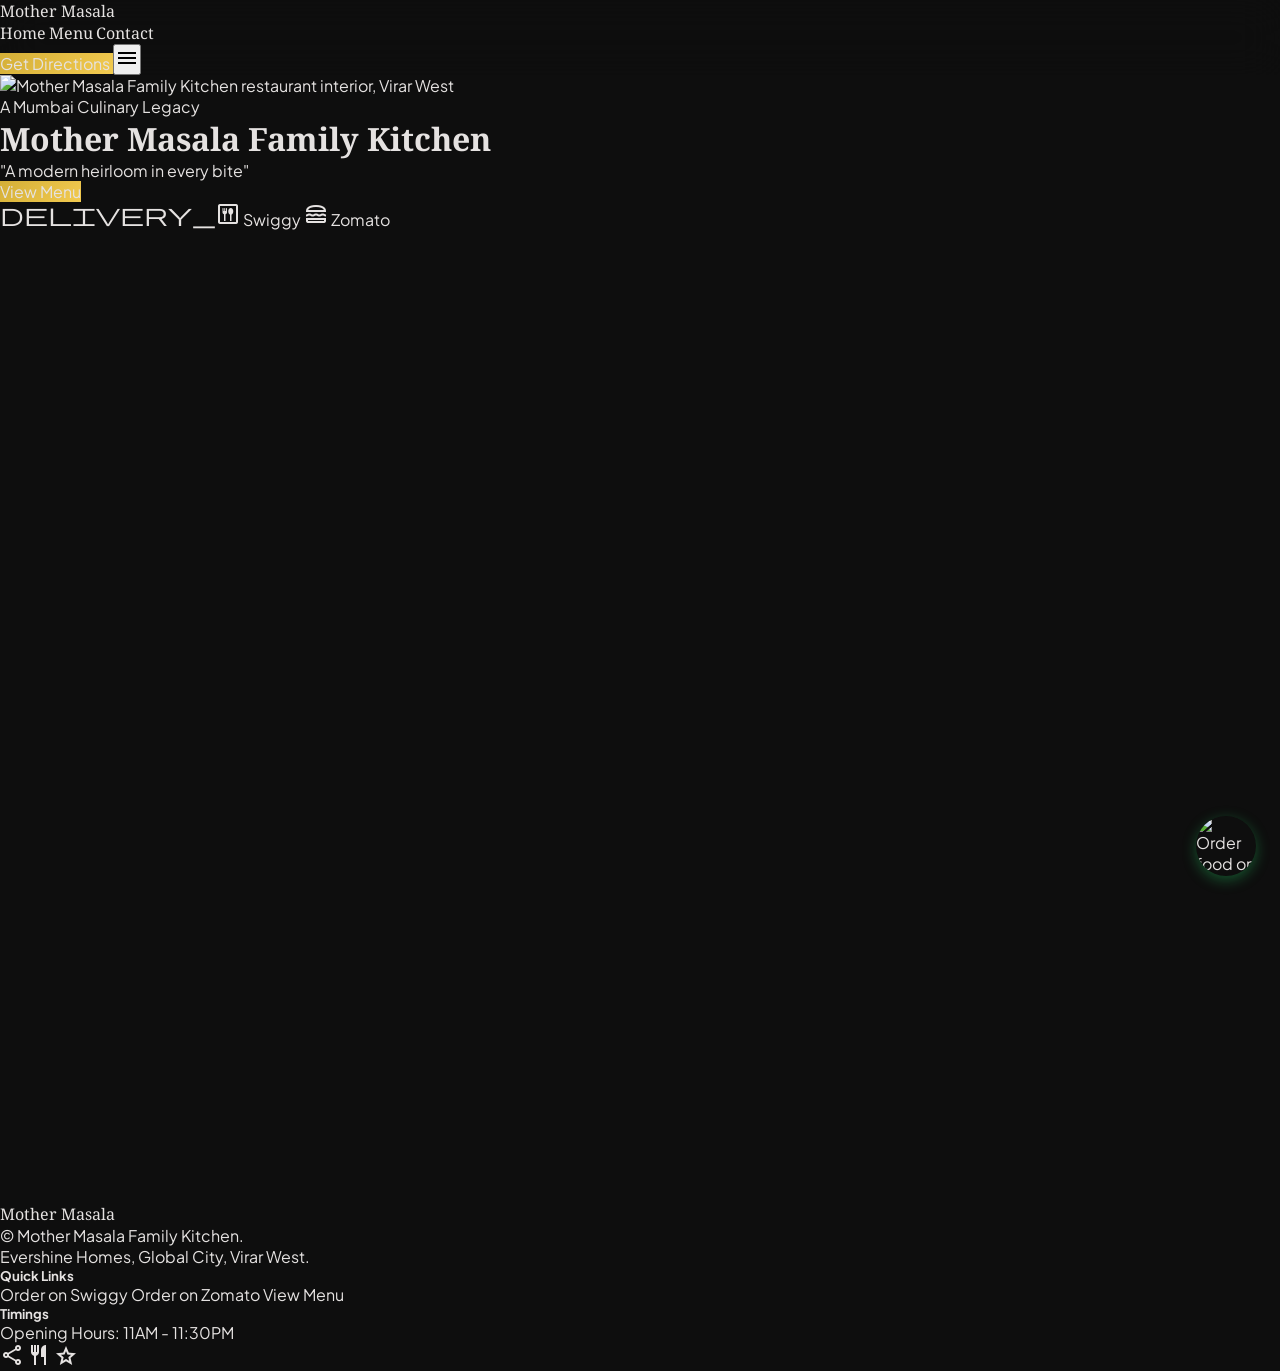
==== index.html @ 318586c3 "SEO: Implemented full local business metadata, updated structure and fixed image alts across index &" ====
<!DOCTYPE html>
<html class="dark" lang="en">

<head>
  <meta charset="UTF-8" />
  <meta name="viewport" content="width=device-width, initial-scale=1.0" />
  <title>Mother Masala Family Kitchen | Best Restaurant in Virar West | Biryani, Tandoori & More</title>
  <meta name="description" content="Mother Masala Family Kitchen — authentic Indian restaurant in Global City, Virar West. Biryani, Tandoori, Malvani curries & Chinese. Open daily 11AM–11:30PM. Order on Swiggy & Zomato." />
  <meta name="robots" content="index, follow" />
  <link rel="canonical" href="https://sumandev911.github.io/Mothermasalafamilykitchen/" />

  <!-- Open Graph -->
  <meta property="og:type" content="restaurant" />
  <meta property="og:title" content="Mother Masala Family Kitchen | Best Restaurant in Virar West" />
  <meta property="og:description" content="Authentic Indian restaurant in Global City, Virar West. Biryani, Tandoori, Malvani & more. Open daily 11AM–11:30PM." />
  <meta property="og:url" content="https://sumandev911.github.io/Mothermasalafamilykitchen/" />
  <meta property="og:image" content="https://lh3.googleusercontent.com/aida-public/[base64]" />
  <meta property="og:locale" content="en_IN" />
  <meta property="og:site_name" content="Mother Masala Family Kitchen" />

  <!-- Twitter Card -->
  <meta name="twitter:card" content="summary_large_image" />
  <meta name="twitter:title" content="Mother Masala Family Kitchen | Best Restaurant in Virar West" />
  <meta name="twitter:description" content="Authentic Indian restaurant in Global City, Virar West. Open daily 11AM–11:30PM." />
  <meta name="twitter:image" content="https://lh3.googleusercontent.com/aida-public/[base64]" />

  <!-- Local Business Schema -->
  <script type="application/ld+json">
  {
    "@context": "https://schema.org",
    "@type": "Restaurant",
    "name": "Mother Masala Family Kitchen",
    "image": "https://lh3.googleusercontent.com/aida-public/[base64]",
    "url": "https://sumandev911.github.io/Mothermasalafamilykitchen/",
    "telephone": ["+919972351151", "+919506312379"],
    "address": {
      "@type": "PostalAddress",
      "streetAddress": "Shop No. 46, Avenue E, Evershine Homes, Global City",
      "addressLocality": "Virar West",
      "addressRegion": "Maharashtra",
      "postalCode": "401303",
      "addressCountry": "IN"
    },
    "geo": {
      "@type": "GeoCoordinates",
      "latitude": 19.4644,
      "longitude": 72.8079
    },
    "openingHoursSpecification": {
      "@type": "OpeningHoursSpecification",
      "dayOfWeek": ["Monday","Tuesday","Wednesday","Thursday","Friday","Saturday","Sunday"],
      "opens": "11:00",
      "closes": "23:30"
    },
    "servesCuisine": ["Indian", "Biryani", "Tandoori", "Malvani", "Chinese"],
    "priceRange": "₹₹",
    "hasMenu": "https://sumandev911.github.io/Mothermasalafamilykitchen/menu.html",
    "acceptsReservations": "True",
    "sameAs": [
      "https://www.swiggy.com/city/mumbai/mother-masala-virar-east-virar-west-rest207850",
      "https://www.zomato.com/mumbai/mother-masala-virar"
    ]
  }
  </script>

  <!-- Preconnect for faster font loading -->
  <link rel="preconnect" href="https://fonts.googleapis.com" />
  <link rel="preconnect" href="https://fonts.gstatic.com" crossorigin />

  <!-- Tailwind CDN -->
  <script src="https://cdn.tailwindcss.com?plugins=forms,container-queries"></script>
  <script src="script.js"></script>

  <!-- Google Fonts -->
  <link href="https://fonts.googleapis.com/css2?family=Noto+Serif:ital,wght@0,400;0,700;1,400&family=Plus+Jakarta+Sans:wght@300;400;500;600;700&display=swap" rel="stylesheet" />
  <link href="https://fonts.googleapis.com/css2?family=Material+Symbols+Outlined:wght,FILL@100..700,0..1&display=swap" rel="stylesheet" />

  <!-- Custom Styles -->
  <link href="styles.css" rel="stylesheet" />
</head>

<body class="bg-surface-container-lowest text-on-surface font-body">

  <!-- ============ NAVBAR ============ -->
  <nav class="fixed top-0 w-full z-50 bg-stone-950/60 premium-blur shadow-xl shadow-black/20">
    <div class="flex justify-between items-center px-6 md:px-8 py-4 max-w-7xl mx-auto">
      <a class="text-2xl font-serif italic text-yellow-500" href="index.html">Mother Masala</a>

      <!-- Desktop Links -->
      <div class="hidden md:flex items-center space-x-12">
        <a class="font-serif tracking-tight text-yellow-500 border-b-2 border-yellow-600 pb-1"
          href="index.html">Home</a>
        <a class="font-serif tracking-tight text-stone-300 hover:text-yellow-400 transition-colors"
          href="menu.html">Menu</a>
        <a class="font-serif tracking-tight text-stone-300 hover:text-yellow-400 transition-colors"
          href="https://wa.me/919972351151?text=Hi%20I%20want%20to%20order%20food" target="_blank" rel="noopener">Contact</a>
      </div>

      <a class="hidden md:inline-flex gold-button-gradient px-6 py-2.5 rounded-lg text-on-primary font-semibold tracking-tight hover:brightness-110 transition-all"
        href="https://www.google.com/maps/dir/?api=1&amp;destination=Mother+Masala+Family+Kitchen+Virar+West"
        target="_blank" rel="noopener">
        Get Directions
      </a>

      <!-- Mobile Trigger -->
      <button id="mobile-menu-btn" class="md:hidden text-primary" aria-label="Open menu">
        <span class="material-symbols-outlined text-3xl">menu</span>
      </button>
    </div>
  </nav>

  <!-- Mobile Nav Overlay -->
  <div id="mobile-nav">
    <button id="mobile-nav-close" aria-label="Close menu">
      <span class="material-symbols-outlined text-3xl">close</span>
    </button>
    <a class="active-link" href="index.html">Home</a>
    <a href="menu.html">Menu</a>
    <a href="https://wa.me/919972351151?text=Hi%20I%20want%20to%20order%20food" target="_blank" rel="noopener">Contact</a>
    <a class="gold-button-gradient px-8 py-3 rounded-lg text-on-primary font-semibold text-base"
      href="https://www.google.com/maps/dir/?api=1&amp;destination=Mother+Masala+Family+Kitchen+Virar+West"
      target="_blank" rel="noopener">
      Get Directions
    </a>
  </div>

  <!-- ============ HERO ============ -->
  <header class="relative min-h-screen flex items-center justify-center overflow-hidden">
    <div class="absolute inset-0 z-0">
      <img alt="Mother Masala Family Kitchen restaurant interior, Virar West"
        class="w-full h-full object-cover"
        loading="eager"
        fetchpriority="high"
        src="https://lh3.googleusercontent.com/aida-public/[base64]" />
      <div class="absolute inset-0 hero-gradient"></div>
    </div>

    <div class="relative z-10 text-center px-6 max-w-5xl mx-auto">
      <span class="text-primary tracking-[0.4em] uppercase text-sm mb-6 block font-label opacity-90">A Mumbai Culinary
        Legacy</span>
      <h1 class="font-headline text-5xl md:text-8xl font-bold tracking-tighter text-on-surface mb-8 leading-tight">
        Mother Masala <span class="block italic text-primary">Family Kitchen</span>
        <span class="sr-only"> — Restaurant in Virar West</span>
      </h1>
      <p class="text-on-surface-variant text-xl md:text-2xl font-light max-w-2xl mx-auto mb-12 font-headline italic">
        "A modern heirloom in every bite"
      </p>
      <div class="flex flex-col md:flex-row items-center justify-center gap-6">
        <a href="menu.html"
          class="gold-button-gradient text-on-primary px-10 py-4 rounded-xl font-bold text-lg w-full md:w-auto shadow-lg shadow-primary/10 transition-transform active:scale-95 text-center">
          View Menu
        </a>
        <div class="flex gap-4 w-full md:w-auto">
          <a href="https://www.swiggy.com/city/mumbai/mother-masala-virar-east-virar-west-rest207850" target="_blank"
            rel="noopener"
            class="bg-surface-container border border-outline-variant hover:bg-surface-container-high transition-colors px-6 py-4 rounded-xl flex items-center justify-center gap-3 w-full">
            <span class="material-symbols-outlined text-primary">delivery_dining</span>
            <span>Swiggy</span>
          </a>
          <a href="https://www.zomato.com/mumbai/mother-masala-virar" target="_blank" rel="noopener"
            class="bg-surface-container border border-outline-variant hover:bg-surface-container-high transition-colors px-6 py-4 rounded-xl flex items-center justify-center gap-3 w-full">
            <span class="material-symbols-outlined text-primary">lunch_dining</span>
            <span>Zomato</span>
          </a>
        </div>
      </div>
    </div>
  </header>

  <!-- ============ FEATURED DISHES ============ -->
  <section class="py-24 px-6 md:px-12 bg-surface-container-lowest fade-in">
    <div class="max-w-7xl mx-auto">
      <div class="flex flex-col md:flex-row justify-between items-end mb-16 gap-6">
        <div class="max-w-2xl">
          <h2 class="font-headline text-4xl md:text-5xl font-bold text-on-surface mb-4">Our Masterpieces</h2>
          <p class="text-on-surface-variant text-lg">Hand-crafted recipes passed down through generations, reimagined
            for the modern palate in Virar West.</p>
        </div>
        <div class="h-[2px] flex-grow mx-12 mb-4 bg-outline-variant/30 hidden md:block"></div>
        <span class="text-primary font-headline italic text-2xl">Signature Selection</span>
      </div>

      <!-- Bento Grid -->
      <div class="grid grid-cols-1 md:grid-cols-12 gap-8">
        <!-- Large Feature — Chicken Biryani -->
        <div class="md:col-span-7 group relative overflow-hidden rounded-xl bg-surface-container-low min-h-[500px]">
          <img alt="Chicken Biryani at Mother Masala Family Kitchen Virar West" loading="lazy"
            class="absolute inset-0 w-full h-full object-cover transition-transform duration-700 group-hover:scale-105"
            src="https://lh3.googleusercontent.com/aida-public/[base64]" />
          <div
            class="absolute inset-0 bg-gradient-to-t from-surface-container-lowest via-transparent to-transparent opacity-80">
          </div>
          <div class="absolute bottom-0 p-8 w-full">
            <div class="flex justify-between items-end">
              <div>
                <span
                  class="bg-primary-container/20 text-primary border border-primary/30 px-3 py-1 rounded-full text-xs font-bold uppercase tracking-widest mb-4 inline-block">Biryani
                  Special</span>
                <h3 class="font-headline text-3xl md:text-4xl text-on-surface">Chicken Biryani</h3>
                <p class="text-on-surface-variant mt-2 max-w-sm">Long-grain basmati rice layered with aromatic spices
                  and tender chicken, slow-cooked to perfection.</p>
              </div>
            </div>
          </div>
        </div>

        <!-- Vertical Stack -->
        <div class="md:col-span-5 flex flex-col gap-8">
          <!-- Tandoori Chicken -->
          <div
            class="flex-1 group relative overflow-hidden rounded-xl bg-surface-container-low min-h-[250px] border-l-2 border-primary-container">
            <img alt="Tandoori Chicken at Mother Masala Family Kitchen Virar West" loading="lazy"
              class="absolute inset-0 w-full h-full object-cover transition-transform duration-700 group-hover:scale-105 opacity-60"
              src="https://lh3.googleusercontent.com/aida-public/[base64]" />
            <div class="absolute inset-0 bg-black/40"></div>
            <div class="relative p-6 h-full flex flex-col justify-end">
              <span class="text-primary-fixed-dim text-xs font-bold uppercase tracking-widest mb-2">Tandoor</span>
              <h3 class="font-headline text-2xl text-on-surface">Tandoori Chicken</h3>
              <p class="text-on-surface-variant text-sm mt-1">Marinated in yogurt and secret 'Mother Masala' spices.</p>
            </div>
          </div>

          <!-- Chicken Masala -->
          <div class="flex-1 group relative overflow-hidden rounded-xl bg-surface-container-low min-h-[250px]">
            <img alt="Chicken Masala curry at Mother Masala Family Kitchen Virar West" loading="lazy"
              class="absolute inset-0 w-full h-full object-cover transition-transform duration-700 group-hover:scale-105 opacity-60"
              src="https://lh3.googleusercontent.com/aida-public/[base64]" />
            <div class="absolute inset-0 bg-black/40"></div>
            <div class="relative p-6 h-full flex flex-col justify-end">
              <span class="text-primary-fixed-dim text-xs font-bold uppercase tracking-widest mb-2">Indian Main
                Course</span>
              <h3 class="font-headline text-2xl text-on-surface">Chicken Masala</h3>
              <p class="text-on-surface-variant text-sm mt-1">A rich, velvety tomato-based gravy with house-ground
                masalas.</p>
            </div>
          </div>
        </div>
      </div>
    </div>
  </section>

  <!-- ============ ABOUT ============ -->
  <section class="relative py-32 overflow-hidden fade-in">
    <div class="absolute inset-0 z-0">
      <img alt="Mother Masala Family Kitchen heritage and tradition, Virar West" loading="lazy" class="w-full h-full object-cover grayscale opacity-20"
        src="https://lh3.googleusercontent.com/aida-public/[base64]" />
      <div class="absolute inset-0 bg-surface-container-lowest/80 backdrop-blur-sm"></div>
    </div>

    <div class="relative z-10 max-w-7xl mx-auto px-6 grid md:grid-cols-2 gap-20 items-center">
      <div>
        <h2 class="font-headline text-4xl md:text-5xl font-bold text-on-surface mb-8 leading-tight">
          Traditional Soul, <br /><span class="text-primary">Modern Expression.</span>
        </h2>
        <div class="space-y-6 text-on-surface-variant text-lg leading-relaxed">
          <p>At Mother Masala, we believe every recipe is a time capsule. Our kitchen in Virar West is a celebration of
            India's diverse culinary map, from the fiery coastal charms of <strong>Malvani</strong> fish curries to the
            regal depth of <strong>North Indian</strong> gravies.</p>
          <p>Whether you crave the comfort of Veg classics, the smoky allure of our Tandoor, or the bold zest of
            Indian-style Chinese, our family chefs craft each dish with the same precision and love found in a mother's
            kitchen.</p>
        </div>
        <div class="mt-12 flex flex-wrap gap-4">
          <span
            class="px-6 py-2 border border-outline/40 rounded-full text-sm font-label uppercase tracking-widest text-primary">Veg
            &amp; Non-Veg</span>
          <span
            class="px-6 py-2 border border-outline/40 rounded-full text-sm font-label uppercase tracking-widest text-primary">Tandoori</span>
          <span
            class="px-6 py-2 border border-outline/40 rounded-full text-sm font-label uppercase tracking-widest text-primary">Malvani</span>
          <span
            class="px-6 py-2 border border-outline/40 rounded-full text-sm font-label uppercase tracking-widest text-primary">Chinese</span>
        </div>
      </div>

      <div class="grid grid-cols-2 gap-4">
        <div class="space-y-4 pt-12">
          <img alt="Fresh Indian spices used at Mother Masala Family Kitchen" loading="lazy"
            class="rounded-xl w-full h-64 object-cover border border-outline-variant/20 shadow-2xl"
            src="https://lh3.googleusercontent.com/aida-public/[base64]" />
          <img alt="Mother Masala Family Kitchen dining area, Global City Virar West" loading="lazy"
            class="rounded-xl w-full h-48 object-cover border border-outline-variant/20 shadow-2xl"
            src="https://lh3.googleusercontent.com/aida-public/[base64]" />
        </div>
        <div class="space-y-4">
          <img alt="Chef preparing food at Mother Masala Family Kitchen Virar West" loading="lazy" class="rounded-xl w-full h-48 object-cover border border-outline-variant/20 shadow-2xl"
            src="https://lh3.googleusercontent.com/aida-public/[base64]" />
          <img alt="Fresh ingredients at Mother Masala Family Kitchen Virar West" loading="lazy"
            class="rounded-xl w-full h-64 object-cover border border-outline-variant/20 shadow-2xl"
            src="https://lh3.googleusercontent.com/aida-public/[base64]" />
        </div>
      </div>
    </div>
  </section>

  <!-- ============ CONTACT ============ -->
  <section id="contact" class="py-24 px-6 md:px-12 bg-surface fade-in">
    <div class="max-w-7xl mx-auto">
      <div class="grid md:grid-cols-2 gap-16 items-start">
        <div>
          <h2 class="font-headline text-4xl font-bold mb-8">Visit The Kitchen</h2>
          <div class="space-y-10">
            <div class="flex gap-6 items-start">
              <span class="material-symbols-outlined text-primary text-3xl">location_on</span>
              <div>
                <h4 class="font-bold text-lg mb-2">Location</h4>
                <p class="text-on-surface-variant text-lg leading-relaxed">
                  Shop No. 46, Avenue E,<br />Evershine Homes, Global City,<br />Virar West, Maharashtra 401303
                </p>
              </div>
            </div>
            <div class="flex gap-6 items-start">
              <span class="material-symbols-outlined text-primary text-3xl">call</span>
              <div>
                <h4 class="font-bold text-lg mb-2">Reservations</h4>
                <p class="text-on-surface-variant text-lg">
                  +91 9972351151 <br />+91 9506312379
                </p>
              </div>
            </div>
            <div class="flex gap-6 items-start">
              <span class="material-symbols-outlined text-primary text-3xl">schedule</span>
              <div>
                <h4 class="font-bold text-lg mb-2">Hours</h4>
                <p class="text-on-surface-variant text-lg">Daily: 11:00 AM – 11:30 PM</p>
              </div>
            </div>
          </div>
        </div>

        <div class="relative group h-[450px] rounded-2xl overflow-hidden shadow-2xl">
          <div class="absolute inset-0 bg-primary/5 group-hover:bg-transparent transition-colors z-10"></div>
          <img alt="Mother Masala Family Kitchen location map, Evershine Homes Virar West" loading="lazy"
            class="w-full h-full object-cover grayscale group-hover:grayscale-0 transition-all duration-700 scale-110"
            src="https://lh3.googleusercontent.com/aida-public/[base64]" />
          <div class="absolute inset-0 flex items-center justify-center z-20">
            <a class="gold-button-gradient text-on-primary px-8 py-3 rounded-full flex items-center gap-3 font-bold hover:scale-105 transition-transform"
              href="https://www.google.com/maps/dir/?api=1&amp;destination=Mother+Masala+Family+Kitchen+Virar+West"
              target="_blank" rel="noopener">
              <span class="material-symbols-outlined">map</span>
              Get Directions
            </a>
          </div>
        </div>
      </div>
    </div>
  </section>

  <!-- ============ FOOTER ============ -->
  <footer class="bg-stone-950 w-full py-12 px-8 border-t border-yellow-900/20">
    <div class="grid grid-cols-1 md:grid-cols-3 gap-8 max-w-7xl mx-auto text-center md:text-left">
      <div>
        <a class="text-lg font-serif text-yellow-500 mb-4 block" href="index.html">Mother Masala</a>
        <p class="font-sans text-sm uppercase tracking-widest text-stone-500">
          © Mother Masala Family Kitchen.<br />Evershine Homes, Global City, Virar West.
        </p>
      </div>
      <div class="flex flex-col gap-4">
        <h5 class="text-yellow-600 font-sans text-sm uppercase tracking-widest font-bold">Quick Links</h5>
        <a class="text-stone-500 hover:text-yellow-400 transition-colors font-sans text-sm uppercase tracking-widest"
          href="https://www.swiggy.com/city/mumbai/mother-masala-virar-east-virar-west-rest207850" target="_blank"
          rel="noopener">Order on Swiggy</a>
        <a class="text-stone-500 hover:text-yellow-400 transition-colors font-sans text-sm uppercase tracking-widest"
          href="https://www.zomato.com/mumbai/mother-masala-virar" target="_blank" rel="noopener">Order on Zomato</a>
        <a class="text-stone-500 hover:text-yellow-400 transition-colors font-sans text-sm uppercase tracking-widest"
          href="menu.html">View Menu</a>
      </div>
      <div>
        <h5 class="text-yellow-600 font-sans text-sm uppercase tracking-widest font-bold mb-4">Timings</h5>
        <p class="text-stone-500 font-sans text-sm uppercase tracking-widest mb-6">Opening Hours: 11AM - 11:30PM</p>
        <div class="flex justify-center md:justify-start gap-6">
          <a class="text-stone-500 hover:text-yellow-400"
            href="https://www.swiggy.com/city/mumbai/mother-masala-virar-east-virar-west-rest207850" target="_blank"
            rel="noopener">
            <span class="material-symbols-outlined">share</span>
          </a>
          <a class="text-stone-500 hover:text-yellow-400" href="menu.html">
            <span class="material-symbols-outlined">restaurant</span>
          </a>
          <a class="text-stone-500 hover:text-yellow-400"
            href="https://www.google.com/maps/dir/?api=1&amp;destination=Mother+Masala+Family+Kitchen+Virar+West"
            target="_blank" rel="noopener">
            <span class="material-symbols-outlined">star</span>
          </a>
        </div>
      </div>
    </div>
  </footer>

<!-- WhatsApp Floating Button -->
<a href="https://wa.me/919972351151?text=Hi%20I%20want%20to%20order%20food"
   target="_blank" rel="noopener" class="whatsapp-float" aria-label="Chat on WhatsApp">
  <img src="https://cdn-icons-png.flaticon.com/512/733/733585.png" alt="Order food on WhatsApp from Mother Masala Family Kitchen, Virar West" loading="lazy">
</a>

</body>

</html>
---- styles.css ----
/* ===================================
   Mother Masala Family Kitchen
   Shared Stylesheet
   =================================== */

/* ---------- Reset & Base ---------- */
*, *::before, *::after { box-sizing: border-box; margin: 0; padding: 0; }

html {
  scroll-behavior: smooth;
  overflow-x: hidden;
  width: 100%;
}

body {
  background-color: #0e0e0e;
  color: #e5e2e1;
  font-family: 'Plus Jakarta Sans', sans-serif;
  overflow-x: hidden;
  width: 100%;
}

h1, h2, h3, h4, .font-serif {
  font-family: 'Noto Serif', serif;
}

a { text-decoration: none; color: inherit; }
img { display: block; max-width: 100%; height: auto; }

/* ---------- Material Icons ---------- */
.material-symbols-outlined {
  font-variation-settings: 'FILL' 0, 'wght' 400, 'GRAD' 0, 'opsz' 24;
}

/* ---------- Utility Gradients ---------- */
.hero-gradient {
  background: linear-gradient(to bottom, rgba(14, 14, 14, 0.4), rgba(14, 14, 14, 1));
}

.gold-button-gradient {
  background: linear-gradient(135deg, #d4af37 0%, #f2ca50 100%);
}

/* ---------- Glass Blur ---------- */
.premium-blur {
  backdrop-filter: blur(20px);
  -webkit-backdrop-filter: blur(20px);
}

/* ---------- Scrollbar hide ---------- */
.no-scrollbar::-webkit-scrollbar { display: none; }
.no-scrollbar { -ms-overflow-style: none; scrollbar-width: none; }

/* ---------- Selection ---------- */
::selection {
  background-color: #d4af37;
  color: #3c2f00;
}

/* ---------- Fade-in animation ---------- */
.fade-in {
  opacity: 0;
  transform: translateY(24px);
  transition: opacity 0.7s ease, transform 0.7s ease;
}

.fade-in.visible {
  opacity: 1;
  transform: translateY(0);
}

/* ---------- Menu Toggle Tabs ---------- */
.menu-tab {
  padding: 0.625rem 2rem;
  border-radius: 9999px;
  font-size: 0.875rem;
  font-weight: 700;
  display: flex;
  align-items: center;
  gap: 0.5rem;
  cursor: pointer;
  border: none;
  transition: all 0.3s ease;
}

.menu-tab.active-veg {
  background-color: rgba(22, 101, 52, 0.4);
  color: #4ade80;
}

.menu-tab.active-nonveg {
  background-color: rgba(153, 27, 27, 0.4);
  color: #f87171;
}

.menu-tab.inactive {
  background: transparent;
  color: #d0c5af;
}

.menu-tab.inactive:hover {
  color: #e5e2e1;
}

/* Dot indicators */
.dot-veg { width: 8px; height: 8px; border-radius: 50%; background: #22c55e; }
.dot-nonveg { width: 8px; height: 8px; border-radius: 50%; background: #ef4444; }

/* ---------- Menu Section Visibility ---------- */
.menu-section { display: none; }
.menu-section.active { display: block; }

/* ---------- Mobile Nav Overlay ---------- */
#mobile-nav {
  position: fixed;
  inset: 0;
  z-index: 100;
  background: rgba(14, 14, 14, 0.97);
  display: flex;
  flex-direction: column;
  align-items: center;
  justify-content: center;
  gap: 2rem;
  opacity: 0;
  pointer-events: none;
  transition: opacity 0.3s ease;
}

#mobile-nav.open {
  opacity: 1;
  pointer-events: auto;
}

#mobile-nav a {
  font-family: 'Noto Serif', serif;
  font-size: 1.75rem;
  color: #e5e2e1;
  transition: color 0.2s;
}

#mobile-nav a:hover,
#mobile-nav a.active-link {
  color: #f2ca50;
}

#mobile-nav-close {
  position: absolute;
  top: 1.25rem;
  right: 1.5rem;
  background: none;
  border: none;
  cursor: pointer;
  color: #f2ca50;
}

/* ---------- WhatsApp Floating Button ---------- */
.whatsapp-float {
  position: fixed;
  bottom: 24px;
  right: 24px;
  width: 60px;
  height: 60px;
  z-index: 999;
  border-radius: 50%;
  animation: wa-pulse 2s ease-in-out infinite;
}

.whatsapp-float img {
  width: 100%;
  height: 100%;
  border-radius: 50%;
  box-shadow: 0 4px 14px rgba(37, 211, 102, 0.35);
  transition: transform 0.3s ease, box-shadow 0.3s ease;
}

.whatsapp-float img:hover {
  transform: scale(1.12);
  box-shadow: 0 6px 20px rgba(37, 211, 102, 0.5);
}

@keyframes wa-pulse {
  0%, 100% { transform: scale(1); }
  50% { transform: scale(1.06); }
}

/* ---------- Menu Search Bar ---------- */
.search-container {
  position: relative;
  display: flex;
  align-items: center;
  background: #1c1b1b;
  border: 1px solid rgba(77, 70, 53, 0.3);
  border-radius: 12px;
  padding: 0 16px;
  transition: border-color 0.3s, box-shadow 0.3s;
}

.search-container:focus-within {
  border-color: #d4af37;
  box-shadow: 0 0 0 3px rgba(212, 175, 55, 0.12);
}

.search-icon {
  color: #99907c;
  font-size: 22px;
  flex-shrink: 0;
  transition: color 0.3s;
}

.search-container:focus-within .search-icon {
  color: #d4af37;
}

.search-input {
  flex: 1;
  background: transparent;
  border: none;
  outline: none;
  color: #e5e2e1;
  font-family: 'Plus Jakarta Sans', sans-serif;
  font-size: 0.95rem;
  padding: 14px 12px;
}

.search-input::placeholder {
  color: #99907c;
  font-style: italic;
}

.search-count {
  font-size: 0.7rem;
  color: #d4af37;
  background: rgba(212, 175, 55, 0.12);
  padding: 3px 10px;
  border-radius: 999px;
  white-space: nowrap;
  font-weight: 600;
  letter-spacing: 0.05em;
}

.search-clear {
  background: none;
  border: none;
  cursor: pointer;
  color: #99907c;
  padding: 4px;
  margin-left: 8px;
  border-radius: 50%;
  transition: background 0.2s, color 0.2s;
  display: flex;
  align-items: center;
  justify-content: center;
}

.search-clear:hover {
  background: rgba(255, 255, 255, 0.08);
  color: #e5e2e1;
}

/* Search results */
.search-result-item {
  display: flex;
  justify-content: space-between;
  align-items: center;
  padding: 12px 16px;
  border-bottom: 1px solid rgba(77, 70, 53, 0.15);
  transition: background 0.2s;
}

.search-result-item:hover {
  background: rgba(212, 175, 55, 0.04);
}

.search-result-item:last-child {
  border-bottom: none;
}

.search-highlight {
  background: rgba(212, 175, 55, 0.25);
  color: #f2ca50;
  border-radius: 2px;
  padding: 0 2px;
}

.search-no-results {
  text-align: center;
  padding: 32px 16px;
  color: #99907c;
}

.sr-only {
  position: absolute;
  width: 1px;
  height: 1px;
  padding: 0;
  margin: -1px;
  overflow: hidden;
  clip: rect(0, 0, 0, 0);
  white-space: nowrap;
  border-width: 0;
}
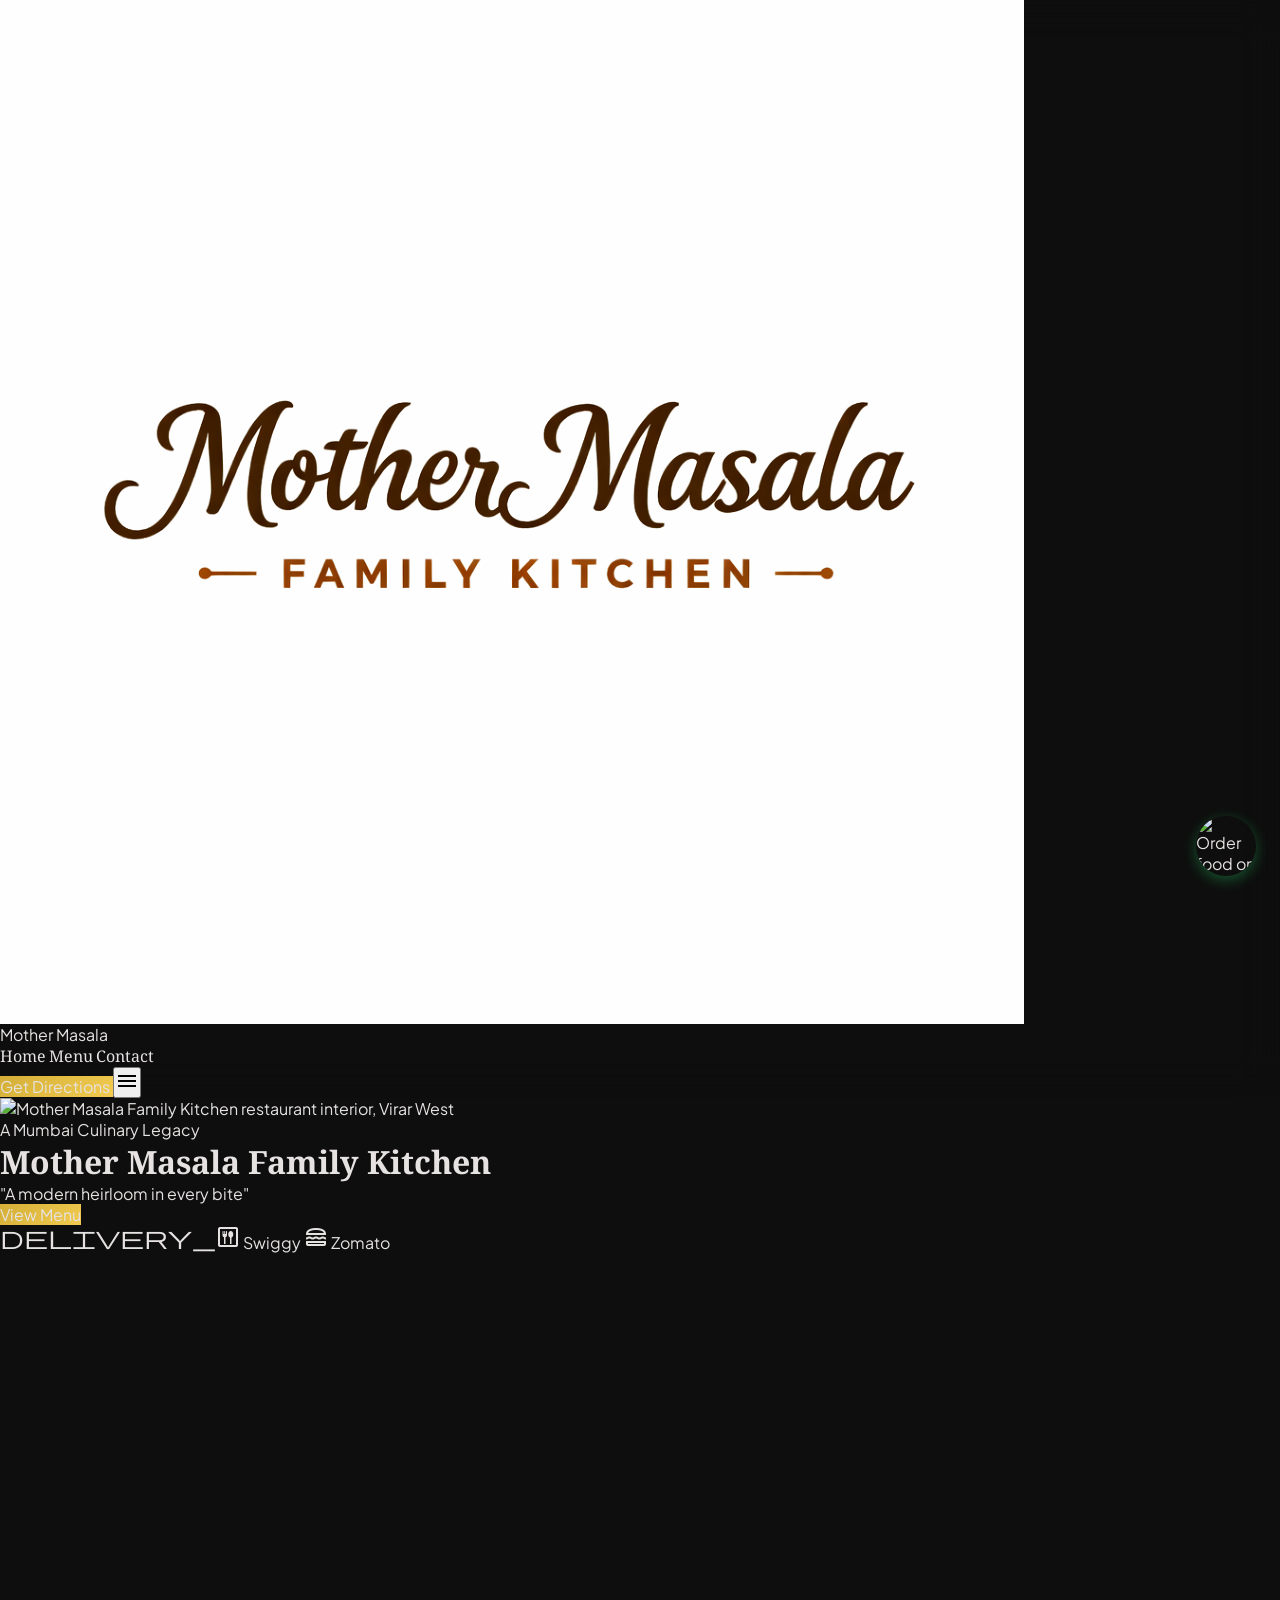
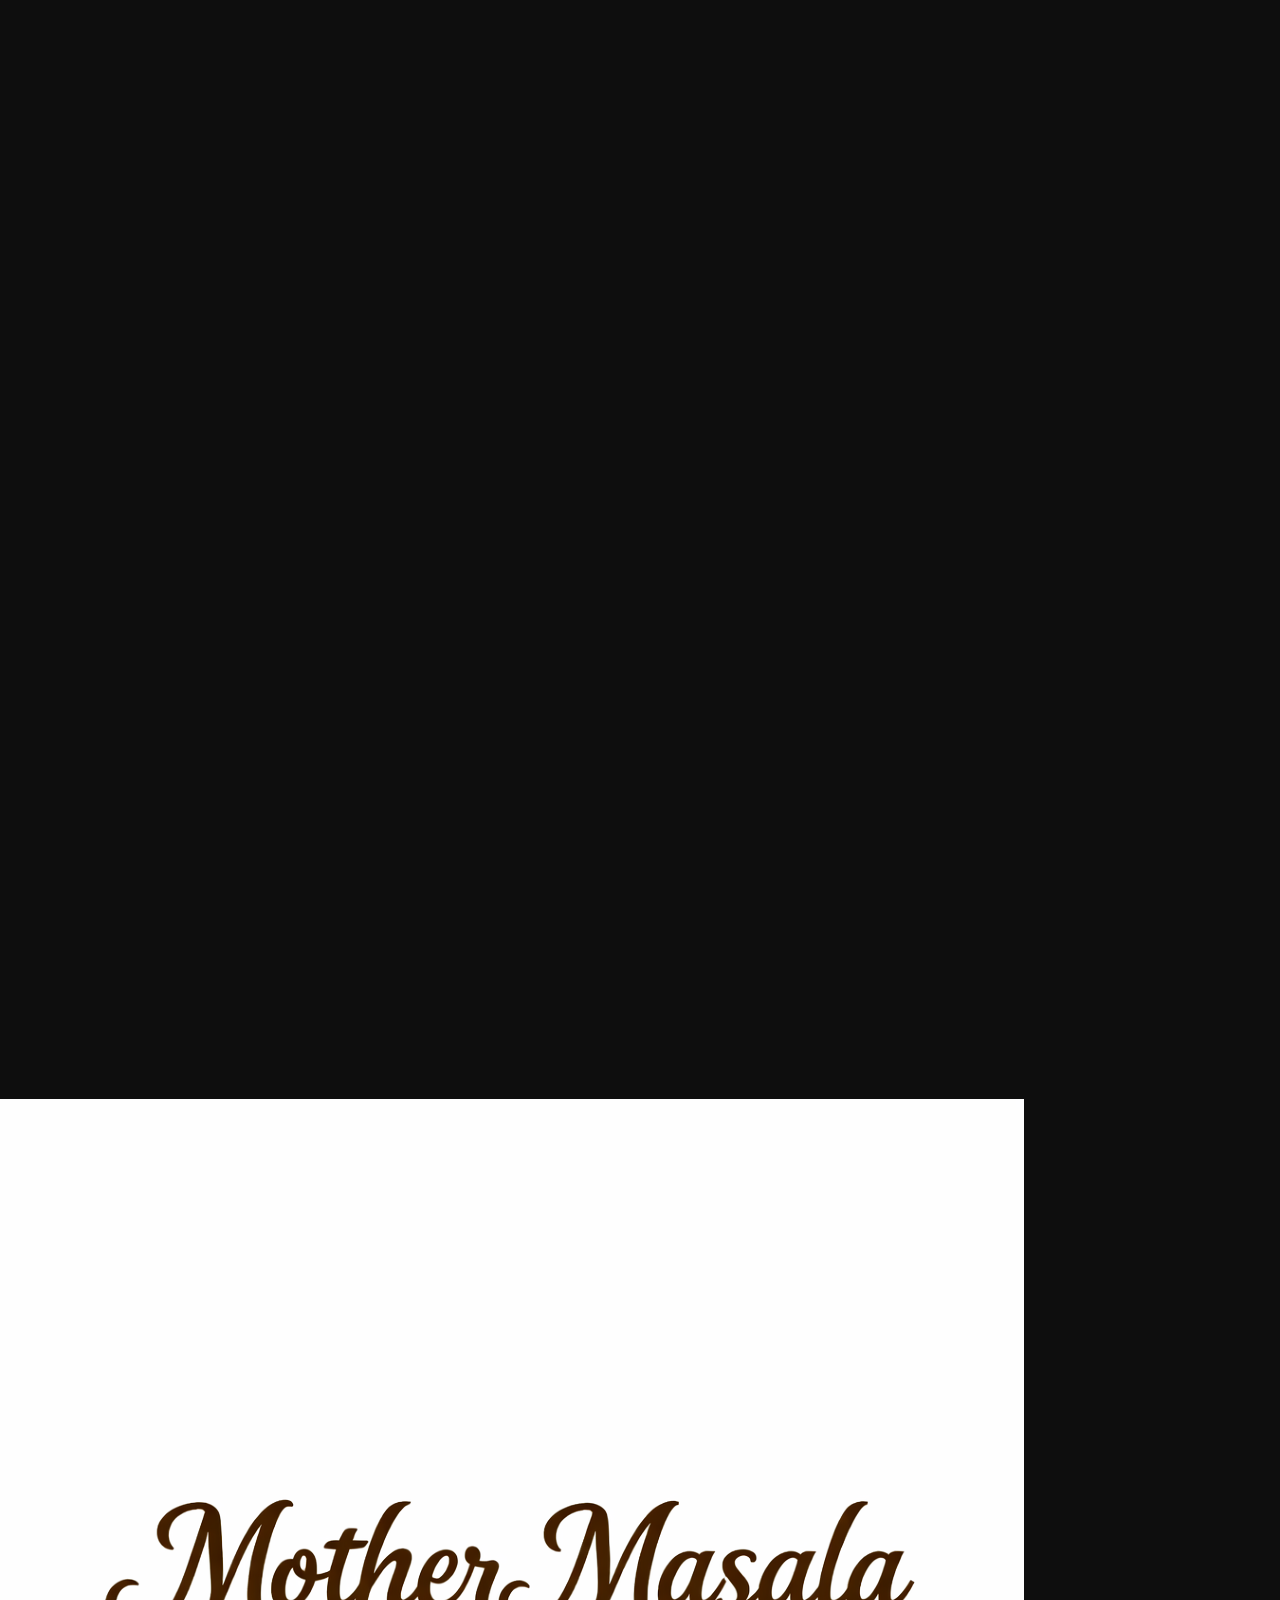
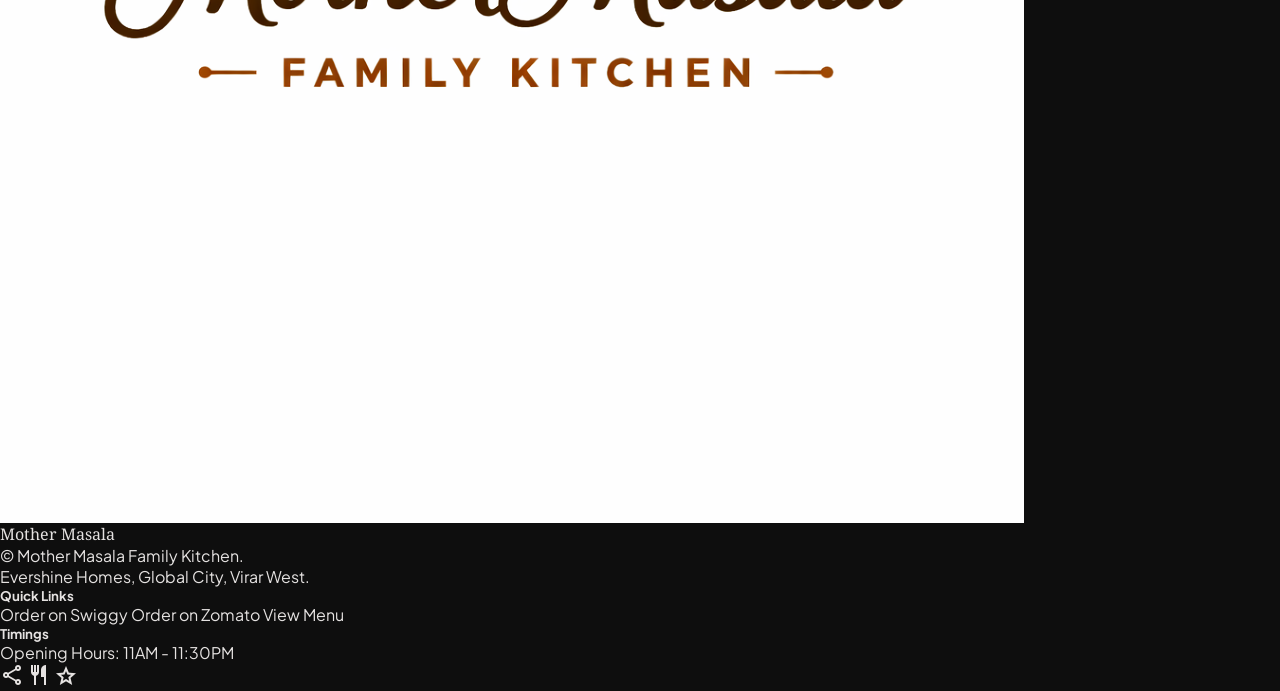
==== commit fb3964f2: "Add customer reviews section to home page" ====
--- a/index.html
+++ b/index.html
@@ -7,14 +7,15 @@
   <title>Mother Masala Family Kitchen | Best Restaurant in Virar West | Biryani, Tandoori & More</title>
   <meta name="description" content="Mother Masala Family Kitchen — authentic Indian restaurant in Global City, Virar West. Biryani, Tandoori, Malvani curries & Chinese. Open daily 11AM–11:30PM. Order on Swiggy & Zomato." />
   <meta name="robots" content="index, follow" />
-  <link rel="canonical" href="https://sumandev911.github.io/Mothermasalafamilykitchen/" />
+  <link rel="canonical" href="https://mothermasalafamilykitchen.online/" />
+  <link rel="icon" type="image/png" href="assets/logo.png">
 
   <!-- Open Graph -->
   <meta property="og:type" content="restaurant" />
   <meta property="og:title" content="Mother Masala Family Kitchen | Best Restaurant in Virar West" />
   <meta property="og:description" content="Authentic Indian restaurant in Global City, Virar West. Biryani, Tandoori, Malvani & more. Open daily 11AM–11:30PM." />
-  <meta property="og:url" content="https://sumandev911.github.io/Mothermasalafamilykitchen/" />
-  <meta property="og:image" content="https://lh3.googleusercontent.com/aida-public/[base64]" />
+  <meta property="og:url" content="https://mothermasalafamilykitchen.online/" />
+  <meta property="og:image" content="https://mothermasalafamilykitchen.online/assets/logo.png" />
   <meta property="og:locale" content="en_IN" />
   <meta property="og:site_name" content="Mother Masala Family Kitchen" />
 
@@ -22,7 +23,7 @@
   <meta name="twitter:card" content="summary_large_image" />
   <meta name="twitter:title" content="Mother Masala Family Kitchen | Best Restaurant in Virar West" />
   <meta name="twitter:description" content="Authentic Indian restaurant in Global City, Virar West. Open daily 11AM–11:30PM." />
-  <meta name="twitter:image" content="https://lh3.googleusercontent.com/aida-public/[base64]" />
+  <meta name="twitter:image" content="https://mothermasalafamilykitchen.online/assets/logo.png" />
 
   <!-- Local Business Schema -->
   <script type="application/ld+json">
@@ -31,7 +32,7 @@
     "@type": "Restaurant",
     "name": "Mother Masala Family Kitchen",
     "image": "https://lh3.googleusercontent.com/aida-public/[base64]",
-    "url": "https://sumandev911.github.io/Mothermasalafamilykitchen/",
+    "url": "https://mothermasalafamilykitchen.online/",
     "telephone": ["+919972351151", "+919506312379"],
     "address": {
       "@type": "PostalAddress",
@@ -54,7 +55,7 @@
     },
     "servesCuisine": ["Indian", "Biryani", "Tandoori", "Malvani", "Chinese"],
     "priceRange": "₹₹",
-    "hasMenu": "https://sumandev911.github.io/Mothermasalafamilykitchen/menu.html",
+    "hasMenu": "https://mothermasalafamilykitchen.online/menu.html",
     "acceptsReservations": "True",
     "sameAs": [
       "https://www.swiggy.com/city/mumbai/mother-masala-virar-east-virar-west-rest207850",
@@ -84,7 +85,13 @@
   <!-- ============ NAVBAR ============ -->
   <nav class="fixed top-0 w-full z-50 bg-stone-950/60 premium-blur shadow-xl shadow-black/20">
     <div class="flex justify-between items-center px-6 md:px-8 py-4 max-w-7xl mx-auto">
-      <a class="text-2xl font-serif italic text-yellow-500" href="index.html">Mother Masala</a>
+      <a href="index.html" class="flex items-center gap-2">
+        <img src="assets/logo.png" alt="Mother Masala Family Kitchen Logo"
+             class="h-8 md:h-10 w-auto object-contain">
+        <span class="text-xl md:text-2xl font-semibold text-yellow-500 tracking-tight">
+          Mother Masala
+        </span>
+      </a>
 
       <!-- Desktop Links -->
       <div class="hidden md:flex items-center space-x-12">
@@ -167,6 +174,90 @@
     </div>
   </header>
 
+  <!-- ============ CUSTOMER REVIEWS ============ -->
+  <section class="py-24 px-4 md:px-8 fade-in">
+    <div class="max-w-7xl mx-auto bg-surface-container rounded-2xl shadow-lg p-8 md:p-12 lg:p-16 border border-outline-variant/20">
+      <div class="text-center mb-16">
+        <h2 class="font-headline text-3xl md:text-4xl font-bold text-primary mb-4">Customer Reviews</h2>
+        <div class="flex justify-center">
+          <div class="h-1 w-24 bg-primary/40 rounded-full"></div>
+        </div>
+      </div>
+
+      <div class="grid grid-cols-1 md:grid-cols-2 lg:grid-cols-3 gap-8">
+        <!-- Card 1 -->
+        <div class="group relative bg-gradient-to-br from-surface-container-high to-surface-container-lowest border border-primary/20 rounded-xl p-6 shadow-lg hover:shadow-2xl hover:shadow-primary/10 transition-all duration-300 hover:-translate-y-1 hover:scale-105">
+          <div class="flex items-center space-x-4 mb-4">
+            <div class="h-12 w-12 rounded-full bg-primary/10 flex items-center justify-center text-primary font-bold text-xl border border-primary/30">
+              R
+            </div>
+            <div>
+              <div class="text-primary text-sm tracking-widest mb-1 leading-none">★★★★★</div>
+              <h3 class="text-on-surface font-semibold text-base leading-none">Rahul Sharma</h3>
+            </div>
+          </div>
+          <p class="text-on-surface-variant italic font-body">"Best biryani in Virar, must try!"</p>
+        </div>
+
+        <!-- Card 2 -->
+        <div class="group relative bg-gradient-to-br from-surface-container-high to-surface-container-lowest border border-primary/20 rounded-xl p-6 shadow-lg hover:shadow-2xl hover:shadow-primary/10 transition-all duration-300 hover:-translate-y-1 hover:scale-105">
+          <div class="flex items-center space-x-4 mb-4">
+            <div class="h-12 w-12 rounded-full bg-primary/10 flex items-center justify-center text-primary font-bold text-xl border border-primary/30">
+              P
+            </div>
+            <div>
+              <div class="text-primary text-sm tracking-widest mb-1 leading-none">★★★★★</div>
+              <h3 class="text-on-surface font-semibold text-base leading-none">Priya Patel</h3>
+            </div>
+          </div>
+          <p class="text-on-surface-variant italic font-body">"Authentic taste and great service."</p>
+        </div>
+
+        <!-- Card 3 -->
+        <div class="group relative bg-gradient-to-br from-surface-container-high to-surface-container-lowest border border-primary/20 rounded-xl p-6 shadow-lg hover:shadow-2xl hover:shadow-primary/10 transition-all duration-300 hover:-translate-y-1 hover:scale-105">
+          <div class="flex items-center space-x-4 mb-4">
+            <div class="h-12 w-12 rounded-full bg-primary/10 flex items-center justify-center text-primary font-bold text-xl border border-primary/30">
+              A
+            </div>
+            <div>
+              <div class="text-primary text-sm tracking-widest mb-1 leading-none">★★★★★</div>
+              <h3 class="text-on-surface font-semibold text-base leading-none">Amit Singh</h3>
+            </div>
+          </div>
+          <p class="text-on-surface-variant italic font-body">"Tandoori chicken was amazing!"</p>
+        </div>
+
+        <!-- Card 4 -->
+        <div class="group relative bg-gradient-to-br from-surface-container-high to-surface-container-lowest border border-primary/20 rounded-xl p-6 shadow-lg hover:shadow-2xl hover:shadow-primary/10 transition-all duration-300 hover:-translate-y-1 hover:scale-105">
+          <div class="flex items-center space-x-4 mb-4">
+            <div class="h-12 w-12 rounded-full bg-primary/10 flex items-center justify-center text-primary font-bold text-xl border border-primary/30">
+              S
+            </div>
+            <div>
+              <div class="text-primary text-sm tracking-widest mb-1 leading-none">★★★★★</div>
+              <h3 class="text-on-surface font-semibold text-base leading-none">Sneha Joshi</h3>
+            </div>
+          </div>
+          <p class="text-on-surface-variant italic font-body">"Family-friendly place, loved it."</p>
+        </div>
+
+        <!-- Card 5 -->
+        <div class="group relative bg-gradient-to-br from-surface-container-high to-surface-container-lowest border border-primary/20 rounded-xl p-6 shadow-lg hover:shadow-2xl hover:shadow-primary/10 transition-all duration-300 hover:-translate-y-1 hover:scale-105">
+          <div class="flex items-center space-x-4 mb-4">
+            <div class="h-12 w-12 rounded-full bg-primary/10 flex items-center justify-center text-primary font-bold text-xl border border-primary/30">
+              V
+            </div>
+            <div>
+              <div class="text-primary text-sm tracking-widest mb-1 leading-none">★★★★★</div>
+              <h3 class="text-on-surface font-semibold text-base leading-none">Vikas Desai</h3>
+            </div>
+          </div>
+          <p class="text-on-surface-variant italic font-body">"Affordable and delicious food."</p>
+        </div>
+      </div>
+    </div>
+  </section>
+
   <!-- ============ FEATURED DISHES ============ -->
   <section class="py-24 px-6 md:px-12 bg-surface-container-lowest fade-in">
     <div class="max-w-7xl mx-auto">
@@ -350,7 +441,10 @@
   <footer class="bg-stone-950 w-full py-12 px-8 border-t border-yellow-900/20">
     <div class="grid grid-cols-1 md:grid-cols-3 gap-8 max-w-7xl mx-auto text-center md:text-left">
       <div>
-        <a class="text-lg font-serif text-yellow-500 mb-4 block" href="index.html">Mother Masala</a>
+        <a class="text-lg font-serif text-yellow-500 mb-6 block" href="index.html">
+          <img src="assets/logo.png" alt="Mother Masala Logo" class="h-10 mb-3">
+          Mother Masala
+        </a>
         <p class="font-sans text-sm uppercase tracking-widest text-stone-500">
           © Mother Masala Family Kitchen.<br />Evershine Homes, Global City, Virar West.
         </p>
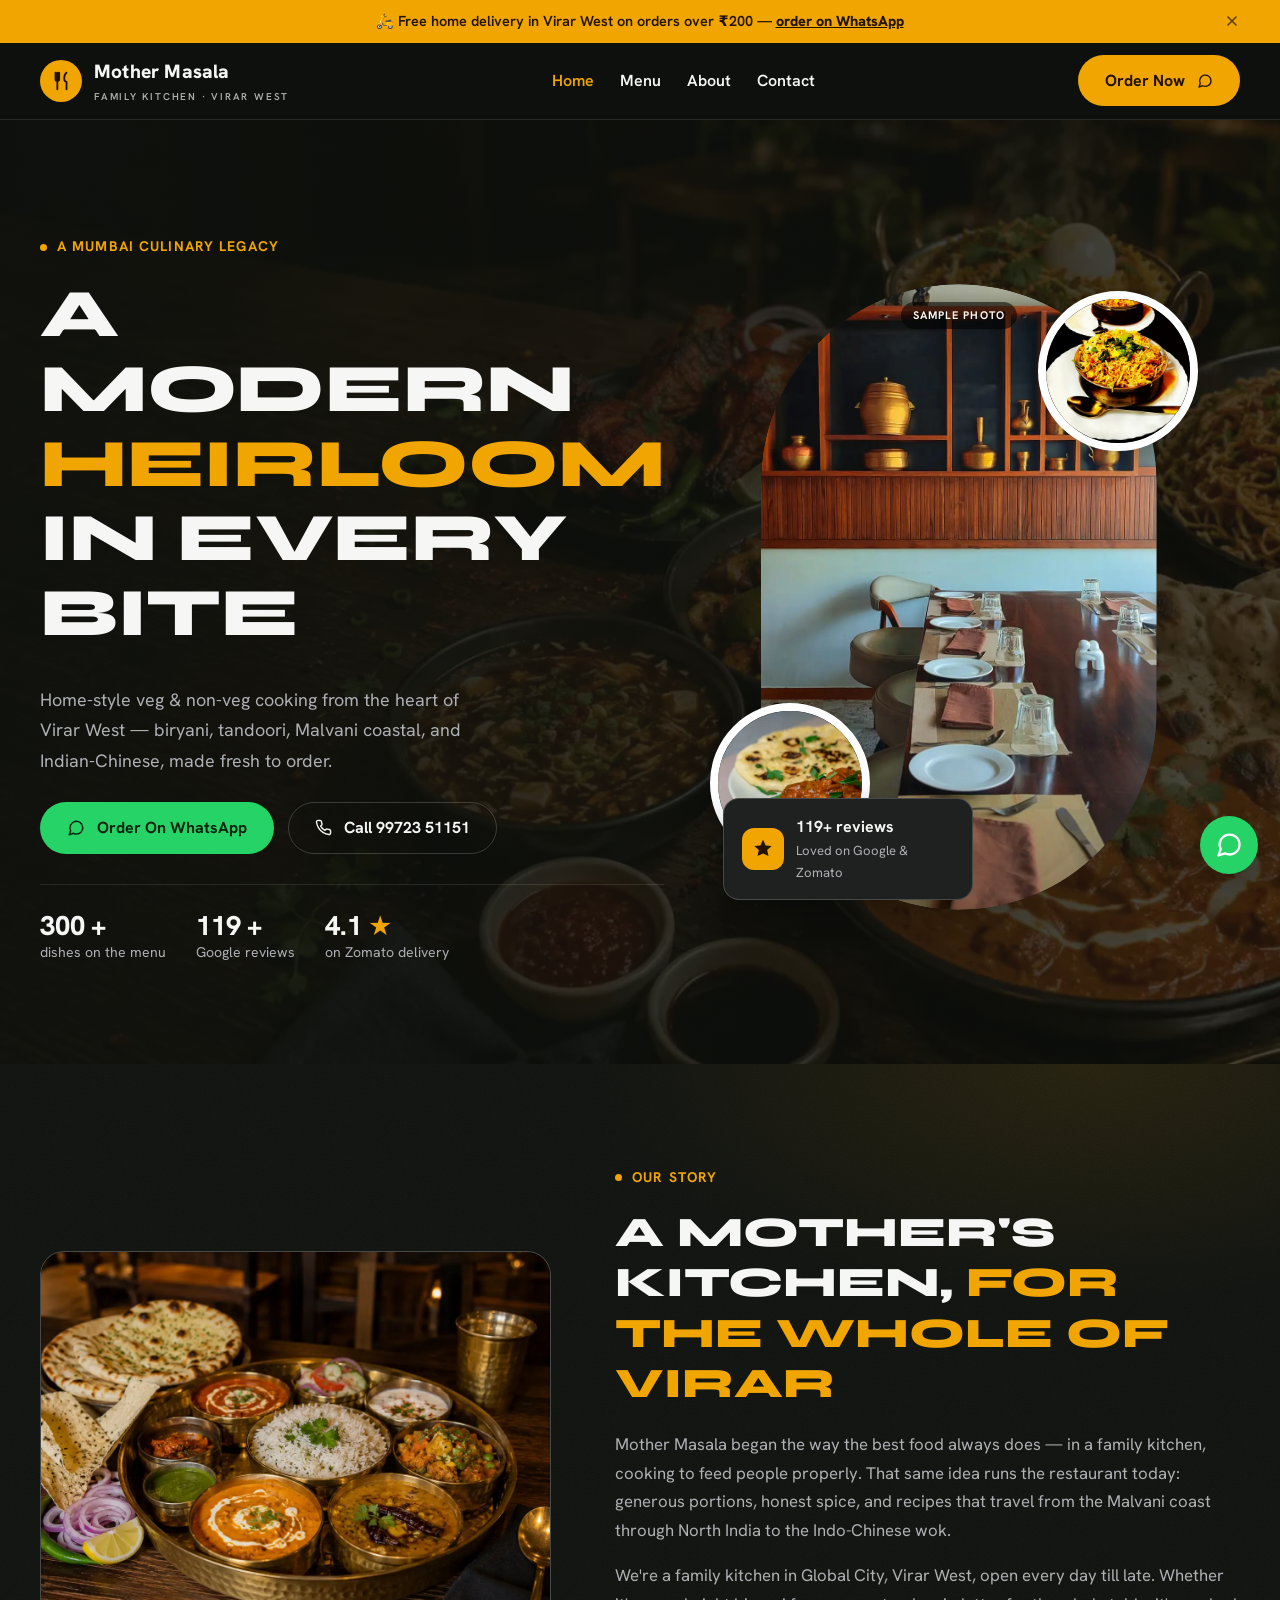
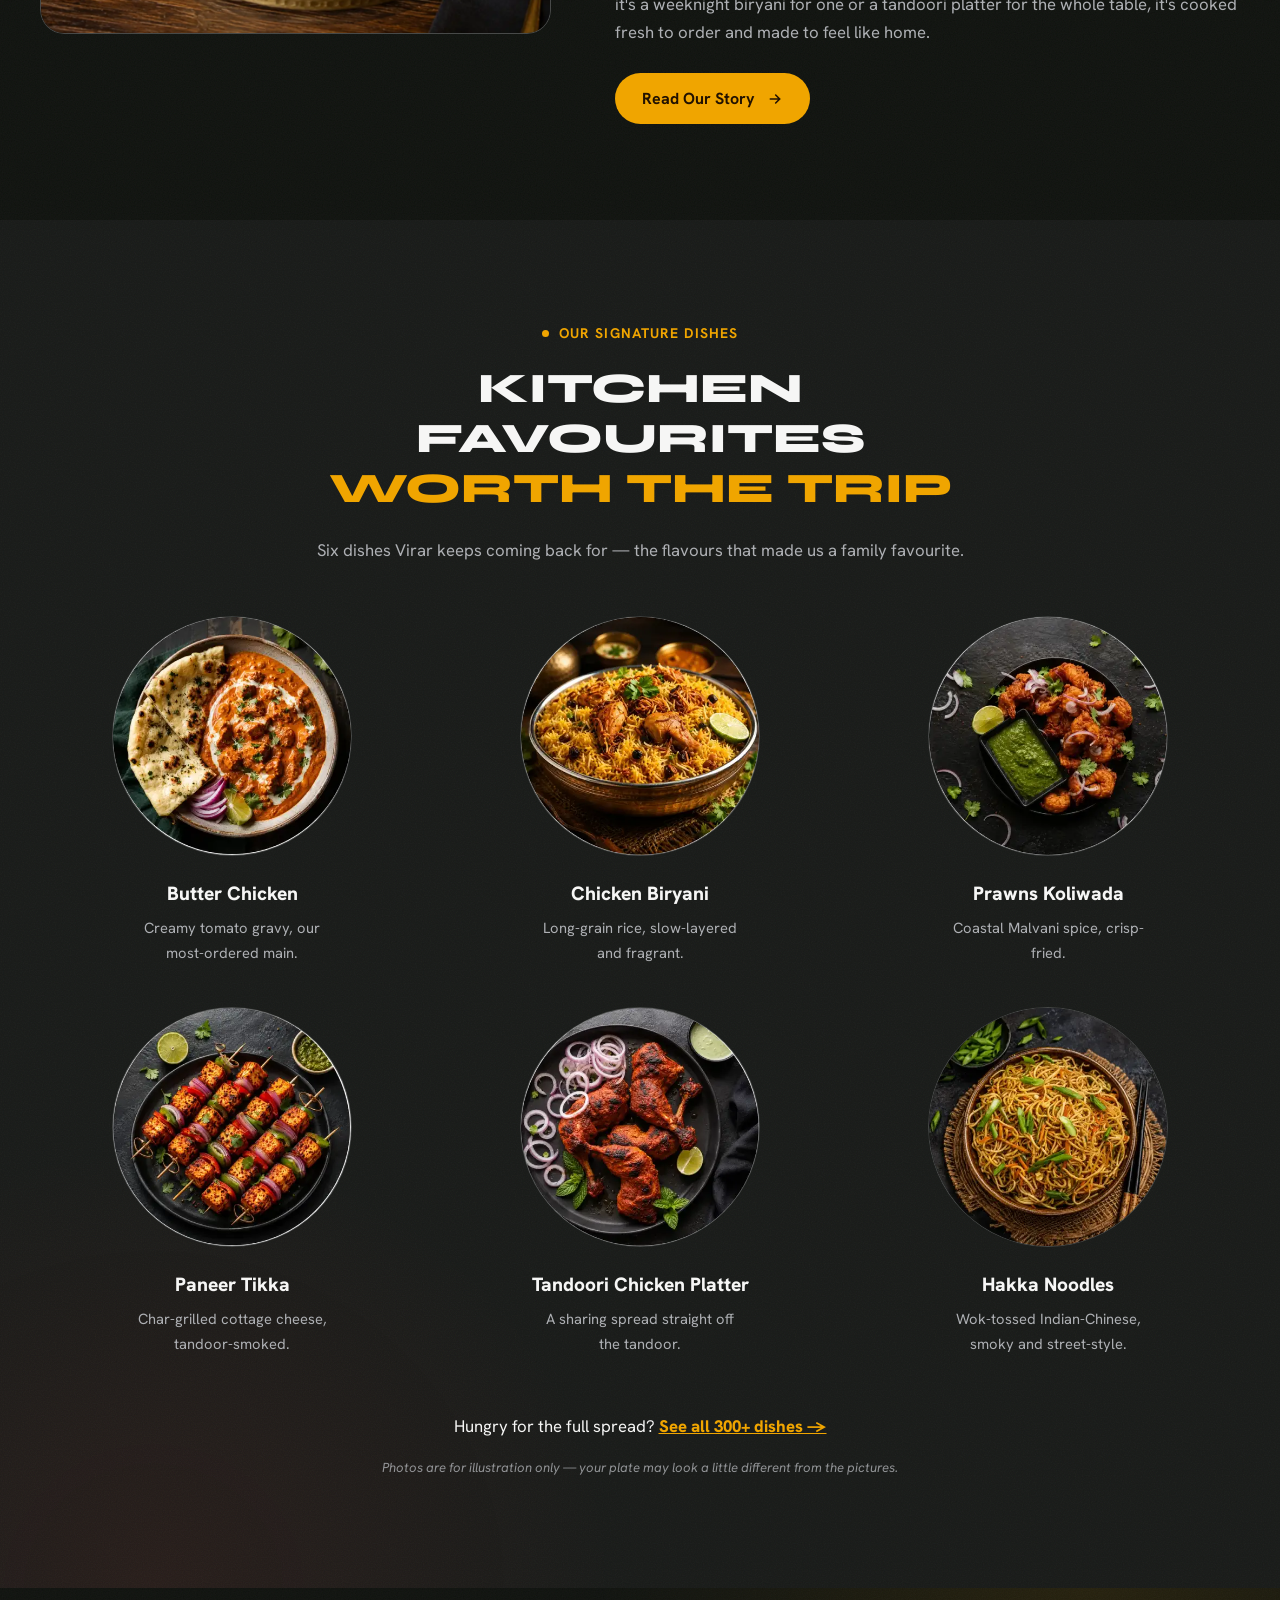
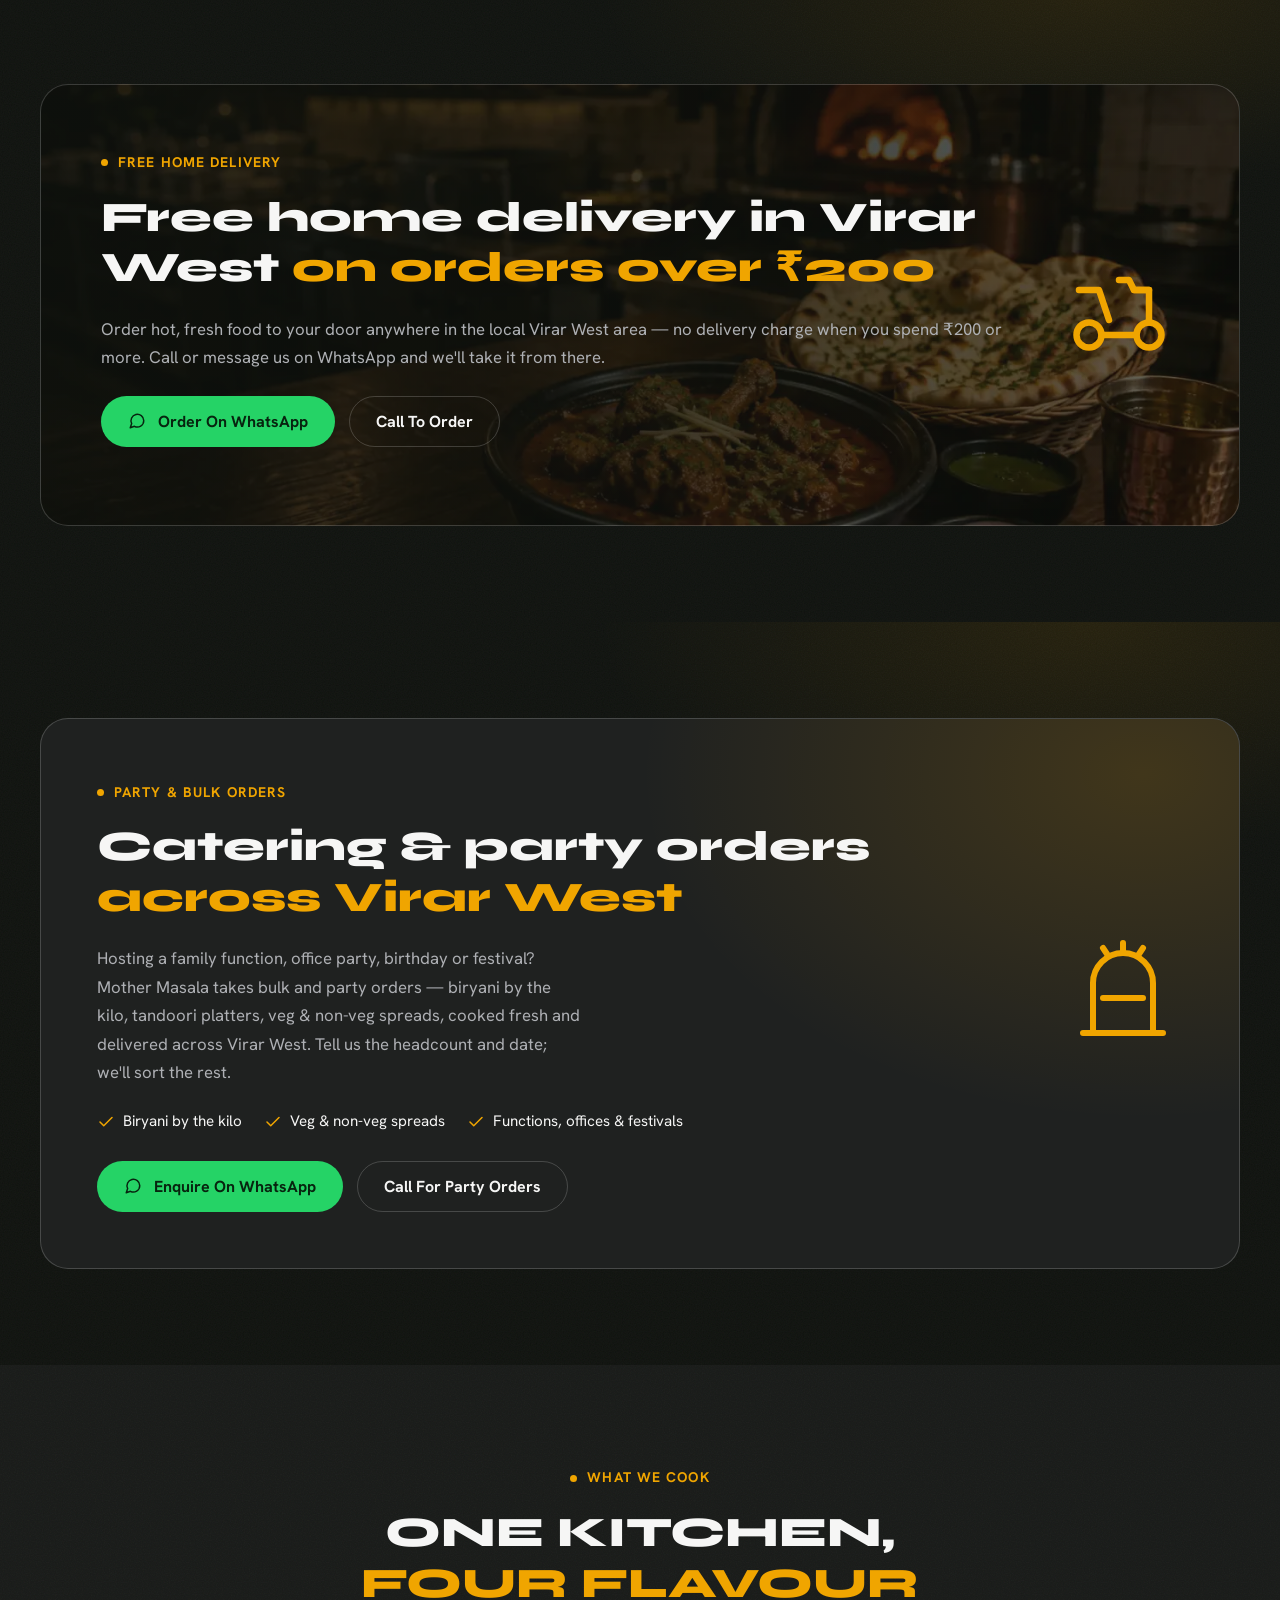
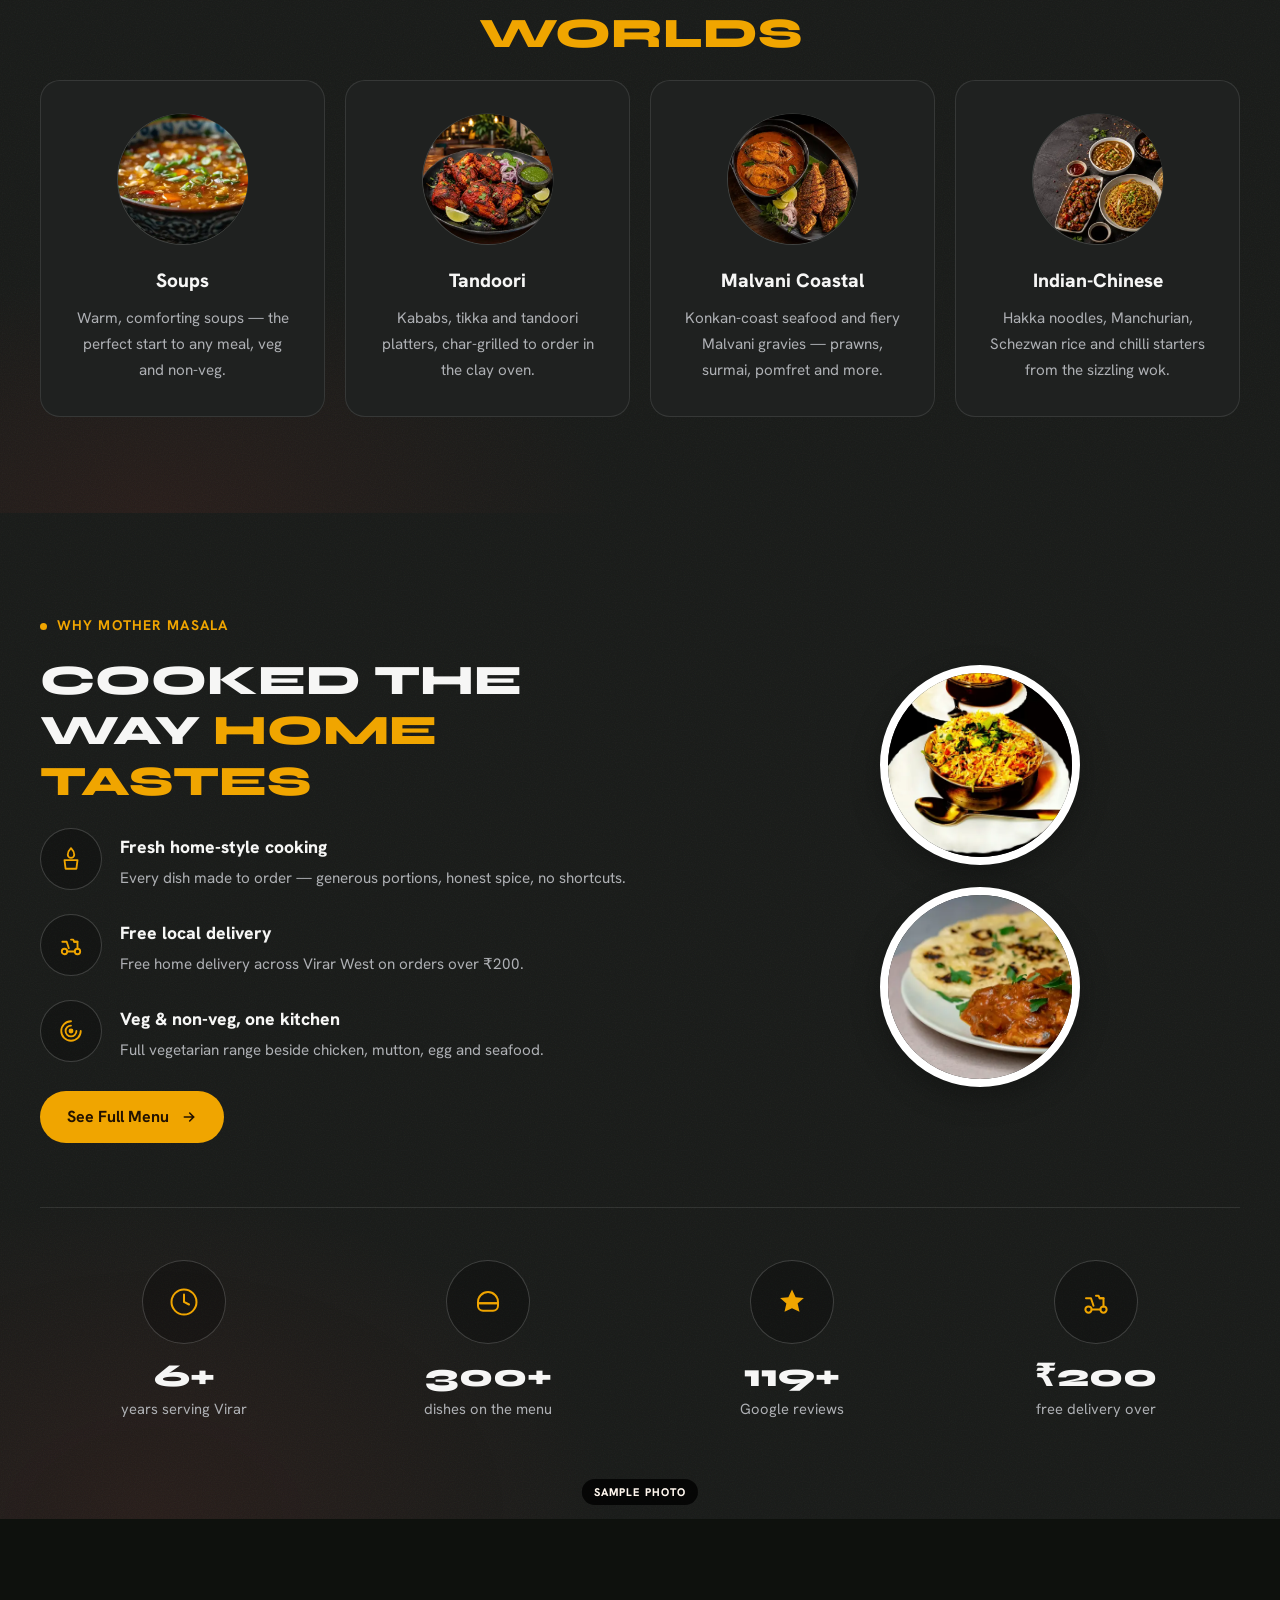
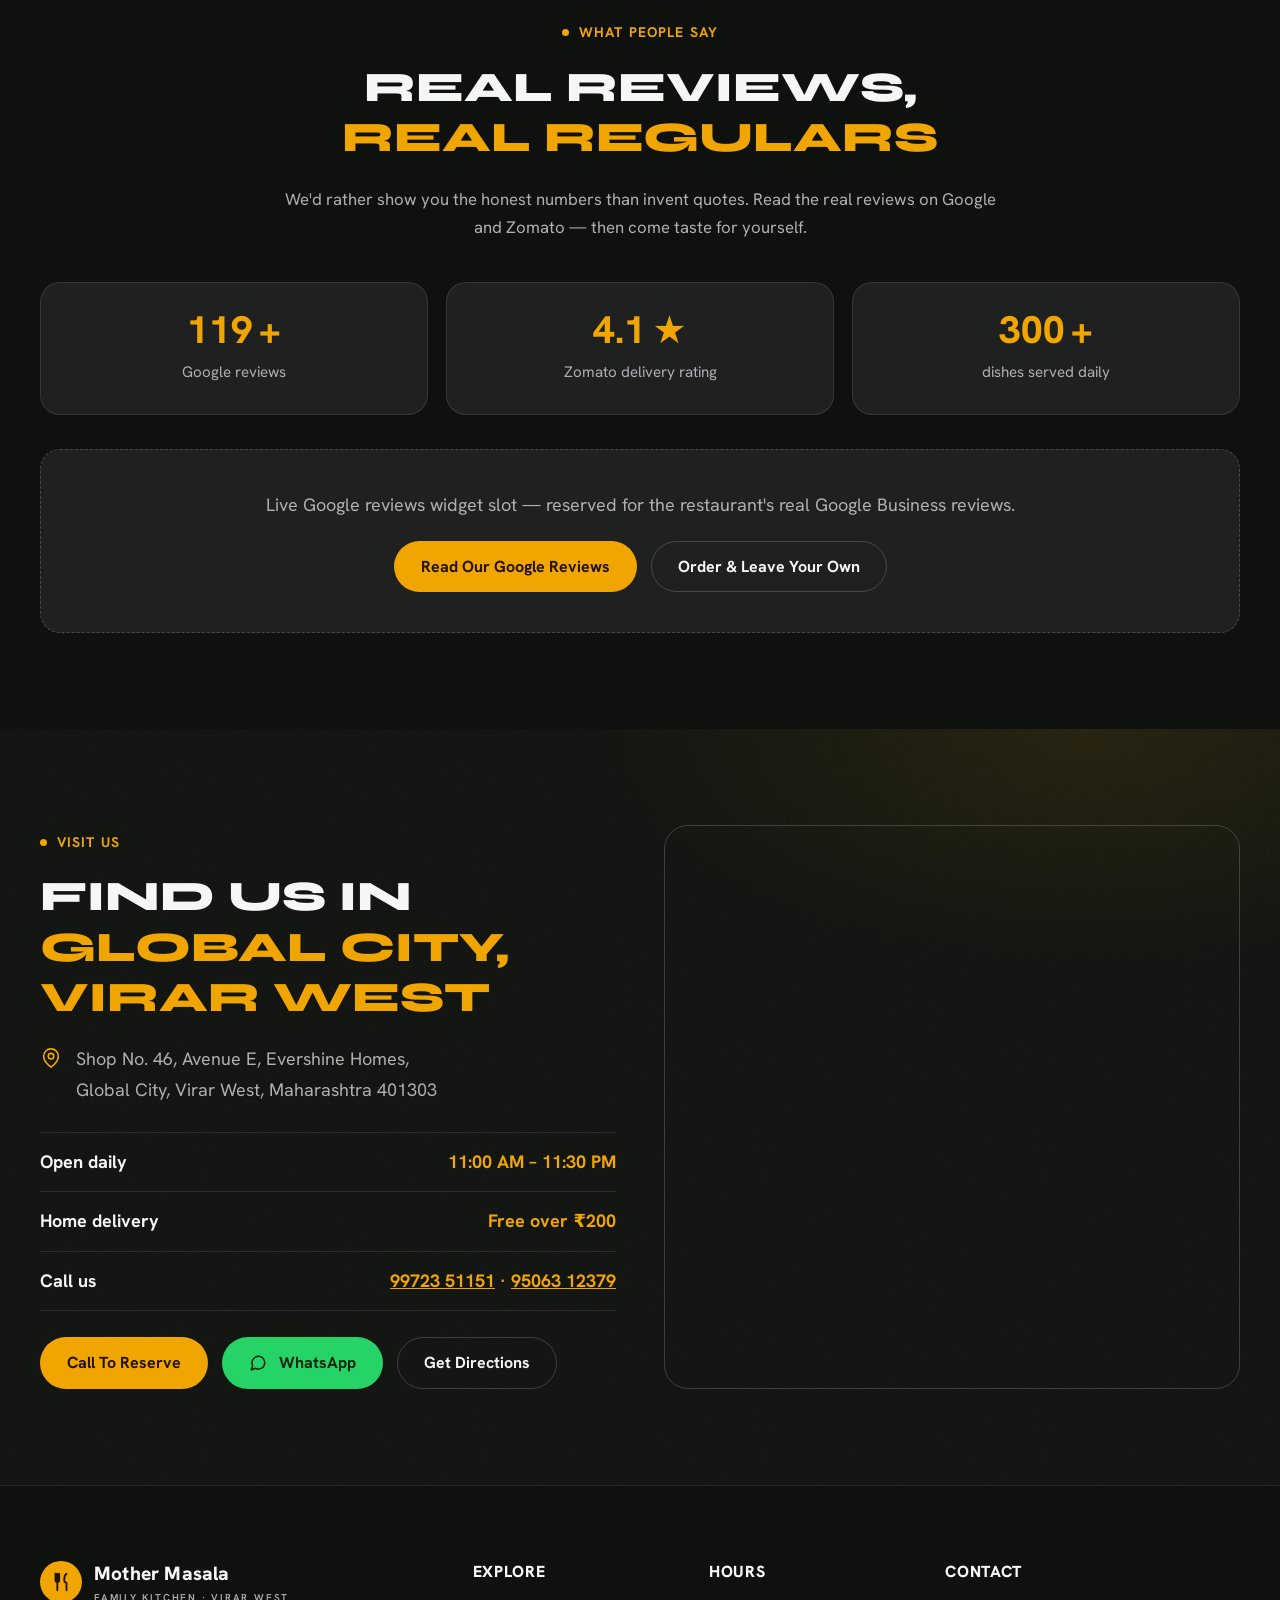
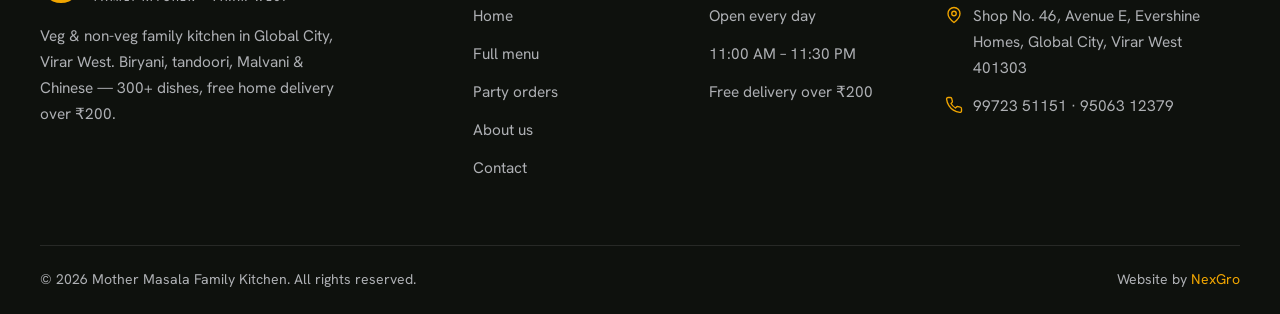
==== commit 37868509: "Rebuild site: new design, 4 pages, SEO-preserving migration Replaces the Tailwind-CDN build with a h" ====
--- a/index.html
+++ b/index.html
@@ -1,38 +1,42 @@
 <!DOCTYPE html>
-<html class="dark" lang="en">
-
+<html lang="en">
 <head>
-  <meta charset="UTF-8" />
-  <meta name="viewport" content="width=device-width, initial-scale=1.0" />
-  <title>Mother Masala Family Kitchen | Best Restaurant in Virar West | Biryani, Tandoori & More</title>
-  <meta name="description" content="Mother Masala Family Kitchen — authentic Indian restaurant in Global City, Virar West. Biryani, Tandoori, Malvani curries & Chinese. Open daily 11AM–11:30PM. Order on Swiggy & Zomato." />
-  <meta name="robots" content="index, follow" />
-  <link rel="canonical" href="https://mothermasalafamilykitchen.online/" />
+  <meta charset="UTF-8">
+  <meta name="viewport" content="width=device-width, initial-scale=1">
+  <title>Mother Masala Family Kitchen | Best Restaurant in Virar West | Biryani, Tandoori &amp; More</title>
+  <meta name="description" content="Mother Masala Family Kitchen — veg &amp; non-veg family restaurant in Virar West. Biryani, tandoori, Malvani, Indian-Chinese &amp; seafood. 300+ dishes. Free home delivery over ₹200. Order on WhatsApp or call.">
+  <meta name="robots" content="index, follow">
+  <link rel="canonical" href="https://mothermasalafamilykitchen.online/">
+  <meta property="og:type" content="restaurant">
+  <meta property="og:title" content="Mother Masala Family Kitchen | Best Restaurant in Virar West">
+  <meta property="og:description" content="Veg &amp; non-veg family kitchen in Virar West — biryani, tandoori, Malvani &amp; Chinese. 300+ dishes, free home delivery over ₹200.">
+  <meta property="og:url" content="https://mothermasalafamilykitchen.online/">
+  <meta property="og:image" content="https://mothermasalafamilykitchen.online/assets/img/og-image.jpg">
+  <meta property="og:image:width" content="1200">
+  <meta property="og:image:height" content="630">
+  <meta property="og:locale" content="en_IN">
+  <meta property="og:site_name" content="Mother Masala Family Kitchen">
+  <meta name="twitter:card" content="summary_large_image">
+  <meta name="twitter:title" content="Mother Masala Family Kitchen | Best Restaurant in Virar West">
+  <meta name="twitter:description" content="Veg &amp; non-veg family kitchen in Virar West — biryani, tandoori, Malvani &amp; Chinese. 300+ dishes, free home delivery over ₹200.">
+  <meta name="twitter:image" content="https://mothermasalafamilykitchen.online/assets/img/og-image.jpg">
+  <meta name="theme-color" content="#0e110d">
   <link rel="icon" type="image/png" href="assets/logo.png">
-
-  <!-- Open Graph -->
-  <meta property="og:type" content="restaurant" />
-  <meta property="og:title" content="Mother Masala Family Kitchen | Best Restaurant in Virar West" />
-  <meta property="og:description" content="Authentic Indian restaurant in Global City, Virar West. Biryani, Tandoori, Malvani & more. Open daily 11AM–11:30PM." />
-  <meta property="og:url" content="https://mothermasalafamilykitchen.online/" />
-  <meta property="og:image" content="https://mothermasalafamilykitchen.online/assets/logo.png" />
-  <meta property="og:locale" content="en_IN" />
-  <meta property="og:site_name" content="Mother Masala Family Kitchen" />
-
-  <!-- Twitter Card -->
-  <meta name="twitter:card" content="summary_large_image" />
-  <meta name="twitter:title" content="Mother Masala Family Kitchen | Best Restaurant in Virar West" />
-  <meta name="twitter:description" content="Authentic Indian restaurant in Global City, Virar West. Open daily 11AM–11:30PM." />
-  <meta name="twitter:image" content="https://mothermasalafamilykitchen.online/assets/logo.png" />
-
-  <!-- Local Business Schema -->
+  <script>document.documentElement.classList.add('js')</script>
+  <link rel="preconnect" href="https://fonts.googleapis.com">
+  <link rel="preconnect" href="https://fonts.gstatic.com" crossorigin>
+  <link href="https://fonts.googleapis.com/css2?family=Hanken+Grotesk:wght@400..800&family=Syne:wght@700..800&display=swap" rel="stylesheet">
+  <link rel="stylesheet" href="assets/css/style.css">
   <script type="application/ld+json">
   {
     "@context": "https://schema.org",
     "@type": "Restaurant",
     "name": "Mother Masala Family Kitchen",
-    "image": "https://lh3.googleusercontent.com/aida-public/[base64]",
+    "description": "Veg & non-veg family restaurant in Virar West serving North Indian, Tandoori, Malvani, Indian-Chinese, Biryani and seafood. Free home delivery over ₹200.",
+    "servesCuisine": ["North Indian", "Tandoori", "Malvani", "Chinese", "Biryani", "Seafood"],
+    "priceRange": "₹₹",
     "url": "https://mothermasalafamilykitchen.online/",
+    "image": "https://mothermasalafamilykitchen.online/assets/img/og-image.jpg",
     "telephone": ["+919972351151", "+919506312379"],
     "address": {
       "@type": "PostalAddress",
@@ -50,11 +54,8 @@
     "openingHoursSpecification": {
       "@type": "OpeningHoursSpecification",
       "dayOfWeek": ["Monday","Tuesday","Wednesday","Thursday","Friday","Saturday","Sunday"],
-      "opens": "11:00",
-      "closes": "23:30"
+      "opens": "11:00", "closes": "23:30"
     },
-    "servesCuisine": ["Indian", "Biryani", "Tandoori", "Malvani", "Chinese"],
-    "priceRange": "₹₹",
     "hasMenu": "https://mothermasalafamilykitchen.online/menu.html",
     "acceptsReservations": "True",
     "sameAs": [
@@ -63,430 +64,392 @@
     ]
   }
   </script>
-
-  <!-- Preconnect for faster font loading -->
-  <link rel="preconnect" href="https://fonts.googleapis.com" />
-  <link rel="preconnect" href="https://fonts.gstatic.com" crossorigin />
-
-  <!-- Tailwind CDN -->
-  <script src="https://cdn.tailwindcss.com?plugins=forms,container-queries"></script>
-  <script src="script.js"></script>
-
-  <!-- Google Fonts -->
-  <link href="https://fonts.googleapis.com/css2?family=Noto+Serif:ital,wght@0,400;0,700;1,400&family=Plus+Jakarta+Sans:wght@300;400;500;600;700&display=swap" rel="stylesheet" />
-  <link href="https://fonts.googleapis.com/css2?family=Material+Symbols+Outlined:wght,FILL@100..700,0..1&display=swap" rel="stylesheet" />
-
-  <!-- Custom Styles -->
-  <link href="styles.css" rel="stylesheet" />
 </head>
-
-<body class="bg-surface-container-lowest text-on-surface font-body">
-
-  <!-- ============ NAVBAR ============ -->
-  <nav class="fixed top-0 w-full z-50 bg-stone-950/60 premium-blur shadow-xl shadow-black/20">
-    <div class="flex justify-between items-center px-6 md:px-8 py-4 max-w-7xl mx-auto">
-      <a href="index.html" class="flex items-center gap-2">
-        <img src="assets/logo.png" alt="Mother Masala Family Kitchen Logo"
-             class="h-8 md:h-10 w-auto object-contain">
-        <span class="text-xl md:text-2xl font-semibold text-yellow-500 tracking-tight">
-          Mother Masala
-        </span>
+<body>
+  <a class="skip-link" href="#main">Skip to content</a>
+
+  <!-- ===== BLOCK: free-delivery banner (dismissible) ===== -->
+  <div class="delivery-banner" role="region" aria-label="Delivery offer">
+    <div class="container">
+      <span>🛵 Free home delivery in Virar West on orders over ₹200 — <a href="https://wa.me/919972351151?text=Hi%2C%20I%27d%20like%20to%20order%20from%20Mother%20Masala%3A%20">order on WhatsApp</a></span>
+      <button class="banner-close" aria-label="Dismiss offer"><svg width="16" height="16" viewBox="0 0 24 24" fill="none" stroke="currentColor" stroke-width="2.4" stroke-linecap="round"><path d="M6 6l12 12M18 6L6 18"/></svg></button>
+    </div>
+  </div>
+
+  <!-- ===== BLOCK: header ===== -->
+  <header class="site-header">
+    <div class="container header-inner">
+      <a class="brand" href="index.html">
+        <span class="brand-mark" aria-hidden="true"><svg width="22" height="22" viewBox="0 0 24 24" fill="none" stroke="currentColor" stroke-width="2" stroke-linecap="round" stroke-linejoin="round"><path d="M6 3v7a2 2 0 0 0 4 0V3M8 3v18M18 3c-1.5 1-2.5 3-2.5 6.5 0 2 .5 3 2.5 3.5V21"/></svg></span>
+        <span>Mother Masala<small>Family Kitchen · Virar West</small></span>
       </a>
-
-      <!-- Desktop Links -->
-      <div class="hidden md:flex items-center space-x-12">
-        <a class="font-serif tracking-tight text-yellow-500 border-b-2 border-yellow-600 pb-1"
-          href="index.html">Home</a>
-        <a class="font-serif tracking-tight text-stone-300 hover:text-yellow-400 transition-colors"
-          href="menu.html">Menu</a>
-        <a class="font-serif tracking-tight text-stone-300 hover:text-yellow-400 transition-colors"
-          href="https://wa.me/919972351151?text=Hi%20I%20want%20to%20order%20food" target="_blank" rel="noopener">Contact</a>
-      </div>
-
-      <a class="hidden md:inline-flex gold-button-gradient px-6 py-2.5 rounded-lg text-on-primary font-semibold tracking-tight hover:brightness-110 transition-all"
-        href="https://www.google.com/maps/dir/?api=1&amp;destination=Mother+Masala+Family+Kitchen+Virar+West"
-        target="_blank" rel="noopener">
-        Get Directions
+      <nav class="site-nav" aria-label="Main">
+        <a href="index.html" aria-current="page">Home</a>
+        <a href="menu.html">Menu</a>
+        <a href="about.html">About</a>
+        <a href="contact.html">Contact</a>
+      </nav>
+      <a class="btn btn-accent header-cta" href="https://wa.me/919972351151?text=Hi%2C%20I%27d%20like%20to%20order%20from%20Mother%20Masala%3A%20">
+        Order now
+        <svg width="16" height="16" viewBox="0 0 24 24" fill="none" stroke="currentColor" stroke-width="2" stroke-linecap="round" stroke-linejoin="round" aria-hidden="true"><path d="M21 11.5a8.5 8.5 0 0 1-12.4 7.6L3 21l1.9-5.6A8.5 8.5 0 1 1 21 11.5Z"/></svg>
       </a>
-
-      <!-- Mobile Trigger -->
-      <button id="mobile-menu-btn" class="md:hidden text-primary" aria-label="Open menu">
-        <span class="material-symbols-outlined text-3xl">menu</span>
-      </button>
-    </div>
-  </nav>
-
-  <!-- Mobile Nav Overlay -->
-  <div id="mobile-nav">
-    <button id="mobile-nav-close" aria-label="Close menu">
-      <span class="material-symbols-outlined text-3xl">close</span>
-    </button>
-    <a class="active-link" href="index.html">Home</a>
-    <a href="menu.html">Menu</a>
-    <a href="https://wa.me/919972351151?text=Hi%20I%20want%20to%20order%20food" target="_blank" rel="noopener">Contact</a>
-    <a class="gold-button-gradient px-8 py-3 rounded-lg text-on-primary font-semibold text-base"
-      href="https://www.google.com/maps/dir/?api=1&amp;destination=Mother+Masala+Family+Kitchen+Virar+West"
-      target="_blank" rel="noopener">
-      Get Directions
-    </a>
-  </div>
-
-  <!-- ============ HERO ============ -->
-  <header class="relative min-h-screen flex items-center justify-center overflow-hidden">
-    <div class="absolute inset-0 z-0">
-      <img alt="Mother Masala Family Kitchen restaurant interior, Virar West"
-        class="w-full h-full object-cover"
-        loading="eager"
-        fetchpriority="high"
-        src="https://lh3.googleusercontent.com/aida-public/[base64]" />
-      <div class="absolute inset-0 hero-gradient"></div>
-    </div>
-
-    <div class="relative z-10 text-center px-6 max-w-5xl mx-auto">
-      <span class="text-primary tracking-[0.4em] uppercase text-sm mb-6 block font-label opacity-90">A Mumbai Culinary
-        Legacy</span>
-      <h1 class="font-headline text-5xl md:text-8xl font-bold tracking-tighter text-on-surface mb-8 leading-tight">
-        Mother Masala <span class="block italic text-primary">Family Kitchen</span>
-        <span class="sr-only"> — Restaurant in Virar West</span>
-      </h1>
-      <p class="text-on-surface-variant text-xl md:text-2xl font-light max-w-2xl mx-auto mb-12 font-headline italic">
-        "A modern heirloom in every bite"
-      </p>
-      <div class="flex flex-col md:flex-row items-center justify-center gap-6">
-        <a href="menu.html"
-          class="gold-button-gradient text-on-primary px-10 py-4 rounded-xl font-bold text-lg w-full md:w-auto shadow-lg shadow-primary/10 transition-transform active:scale-95 text-center">
-          View Menu
-        </a>
-        <div class="flex gap-4 w-full md:w-auto">
-          <a href="https://www.swiggy.com/city/mumbai/mother-masala-virar-east-virar-west-rest207850" target="_blank"
-            rel="noopener"
-            class="bg-surface-container border border-outline-variant hover:bg-surface-container-high transition-colors px-6 py-4 rounded-xl flex items-center justify-center gap-3 w-full">
-            <span class="material-symbols-outlined text-primary">delivery_dining</span>
-            <span>Swiggy</span>
-          </a>
-          <a href="https://www.zomato.com/mumbai/mother-masala-virar" target="_blank" rel="noopener"
-            class="bg-surface-container border border-outline-variant hover:bg-surface-container-high transition-colors px-6 py-4 rounded-xl flex items-center justify-center gap-3 w-full">
-            <span class="material-symbols-outlined text-primary">lunch_dining</span>
-            <span>Zomato</span>
-          </a>
-        </div>
-      </div>
+      <button class="nav-toggle" aria-expanded="false" aria-label="Menu"><span></span><span></span><span></span></button>
     </div>
   </header>
 
-  <!-- ============ CUSTOMER REVIEWS ============ -->
-  <section class="py-24 px-4 md:px-8 fade-in">
-    <div class="max-w-7xl mx-auto bg-surface-container rounded-2xl shadow-lg p-8 md:p-12 lg:p-16 border border-outline-variant/20">
-      <div class="text-center mb-16">
-        <h2 class="font-headline text-3xl md:text-4xl font-bold text-primary mb-4">Customer Reviews</h2>
-        <div class="flex justify-center">
-          <div class="h-1 w-24 bg-primary/40 rounded-full"></div>
-        </div>
-      </div>
-
-      <div class="grid grid-cols-1 md:grid-cols-2 lg:grid-cols-3 gap-8">
-        <!-- Card 1 -->
-        <div class="group relative bg-gradient-to-br from-surface-container-high to-surface-container-lowest border border-primary/20 rounded-xl p-6 shadow-lg hover:shadow-2xl hover:shadow-primary/10 transition-all duration-300 hover:-translate-y-1 hover:scale-105">
-          <div class="flex items-center space-x-4 mb-4">
-            <div class="h-12 w-12 rounded-full bg-primary/10 flex items-center justify-center text-primary font-bold text-xl border border-primary/30">
-              R
-            </div>
-            <div>
-              <div class="text-primary text-sm tracking-widest mb-1 leading-none">★★★★★</div>
-              <h3 class="text-on-surface font-semibold text-base leading-none">Rahul Sharma</h3>
-            </div>
-          </div>
-          <p class="text-on-surface-variant italic font-body">"Best biryani in Virar, must try!"</p>
-        </div>
-
-        <!-- Card 2 -->
-        <div class="group relative bg-gradient-to-br from-surface-container-high to-surface-container-lowest border border-primary/20 rounded-xl p-6 shadow-lg hover:shadow-2xl hover:shadow-primary/10 transition-all duration-300 hover:-translate-y-1 hover:scale-105">
-          <div class="flex items-center space-x-4 mb-4">
-            <div class="h-12 w-12 rounded-full bg-primary/10 flex items-center justify-center text-primary font-bold text-xl border border-primary/30">
-              P
-            </div>
-            <div>
-              <div class="text-primary text-sm tracking-widest mb-1 leading-none">★★★★★</div>
-              <h3 class="text-on-surface font-semibold text-base leading-none">Priya Patel</h3>
-            </div>
-          </div>
-          <p class="text-on-surface-variant italic font-body">"Authentic taste and great service."</p>
-        </div>
-
-        <!-- Card 3 -->
-        <div class="group relative bg-gradient-to-br from-surface-container-high to-surface-container-lowest border border-primary/20 rounded-xl p-6 shadow-lg hover:shadow-2xl hover:shadow-primary/10 transition-all duration-300 hover:-translate-y-1 hover:scale-105">
-          <div class="flex items-center space-x-4 mb-4">
-            <div class="h-12 w-12 rounded-full bg-primary/10 flex items-center justify-center text-primary font-bold text-xl border border-primary/30">
-              A
-            </div>
-            <div>
-              <div class="text-primary text-sm tracking-widest mb-1 leading-none">★★★★★</div>
-              <h3 class="text-on-surface font-semibold text-base leading-none">Amit Singh</h3>
-            </div>
-          </div>
-          <p class="text-on-surface-variant italic font-body">"Tandoori chicken was amazing!"</p>
-        </div>
-
-        <!-- Card 4 -->
-        <div class="group relative bg-gradient-to-br from-surface-container-high to-surface-container-lowest border border-primary/20 rounded-xl p-6 shadow-lg hover:shadow-2xl hover:shadow-primary/10 transition-all duration-300 hover:-translate-y-1 hover:scale-105">
-          <div class="flex items-center space-x-4 mb-4">
-            <div class="h-12 w-12 rounded-full bg-primary/10 flex items-center justify-center text-primary font-bold text-xl border border-primary/30">
-              S
-            </div>
-            <div>
-              <div class="text-primary text-sm tracking-widest mb-1 leading-none">★★★★★</div>
-              <h3 class="text-on-surface font-semibold text-base leading-none">Sneha Joshi</h3>
-            </div>
-          </div>
-          <p class="text-on-surface-variant italic font-body">"Family-friendly place, loved it."</p>
-        </div>
-
-        <!-- Card 5 -->
-        <div class="group relative bg-gradient-to-br from-surface-container-high to-surface-container-lowest border border-primary/20 rounded-xl p-6 shadow-lg hover:shadow-2xl hover:shadow-primary/10 transition-all duration-300 hover:-translate-y-1 hover:scale-105">
-          <div class="flex items-center space-x-4 mb-4">
-            <div class="h-12 w-12 rounded-full bg-primary/10 flex items-center justify-center text-primary font-bold text-xl border border-primary/30">
-              V
-            </div>
-            <div>
-              <div class="text-primary text-sm tracking-widest mb-1 leading-none">★★★★★</div>
-              <h3 class="text-on-surface font-semibold text-base leading-none">Vikas Desai</h3>
-            </div>
-          </div>
-          <p class="text-on-surface-variant italic font-body">"Affordable and delicious food."</p>
-        </div>
-      </div>
-    </div>
-  </section>
-
-  <!-- ============ FEATURED DISHES ============ -->
-  <section class="py-24 px-6 md:px-12 bg-surface-container-lowest fade-in">
-    <div class="max-w-7xl mx-auto">
-      <div class="flex flex-col md:flex-row justify-between items-end mb-16 gap-6">
-        <div class="max-w-2xl">
-          <h2 class="font-headline text-4xl md:text-5xl font-bold text-on-surface mb-4">Our Masterpieces</h2>
-          <p class="text-on-surface-variant text-lg">Hand-crafted recipes passed down through generations, reimagined
-            for the modern palate in Virar West.</p>
-        </div>
-        <div class="h-[2px] flex-grow mx-12 mb-4 bg-outline-variant/30 hidden md:block"></div>
-        <span class="text-primary font-headline italic text-2xl">Signature Selection</span>
-      </div>
-
-      <!-- Bento Grid -->
-      <div class="grid grid-cols-1 md:grid-cols-12 gap-8">
-        <!-- Large Feature — Chicken Biryani -->
-        <div class="md:col-span-7 group relative overflow-hidden rounded-xl bg-surface-container-low min-h-[500px]">
-          <img alt="Chicken Biryani at Mother Masala Family Kitchen Virar West" loading="lazy"
-            class="absolute inset-0 w-full h-full object-cover transition-transform duration-700 group-hover:scale-105"
-            src="https://lh3.googleusercontent.com/aida-public/[base64]" />
-          <div
-            class="absolute inset-0 bg-gradient-to-t from-surface-container-lowest via-transparent to-transparent opacity-80">
-          </div>
-          <div class="absolute bottom-0 p-8 w-full">
-            <div class="flex justify-between items-end">
-              <div>
-                <span
-                  class="bg-primary-container/20 text-primary border border-primary/30 px-3 py-1 rounded-full text-xs font-bold uppercase tracking-widest mb-4 inline-block">Biryani
-                  Special</span>
-                <h3 class="font-headline text-3xl md:text-4xl text-on-surface">Chicken Biryani</h3>
-                <p class="text-on-surface-variant mt-2 max-w-sm">Long-grain basmati rice layered with aromatic spices
-                  and tender chicken, slow-cooked to perfection.</p>
+  <main id="main">
+
+    <!-- ===== BLOCK: hero ===== -->
+    <section class="hero">
+      <div class="container">
+        <div class="hero-grid">
+          <div>
+            <span class="eyebrow">A Mumbai Culinary Legacy</span>
+            <h1 data-word-reveal>A modern <span class="accent-word">heirloom</span> in every bite</h1>
+            <p class="lead" data-fade style="--stagger:.4s">Home-style veg &amp; non-veg cooking from the heart of Virar West — biryani, tandoori, Malvani coastal, and Indian-Chinese, made fresh to order.</p>
+            <div class="hero-ctas" data-fade style="--stagger:.5s">
+              <a class="btn btn-wa" href="https://wa.me/919972351151?text=Hi%2C%20I%27d%20like%20to%20order%20from%20Mother%20Masala%3A%20">
+                <svg width="18" height="18" viewBox="0 0 24 24" fill="none" stroke="currentColor" stroke-width="2" stroke-linecap="round" stroke-linejoin="round" aria-hidden="true"><path d="M21 11.5a8.5 8.5 0 0 1-12.4 7.6L3 21l1.9-5.6A8.5 8.5 0 1 1 21 11.5Z"/></svg>
+                Order on WhatsApp
+              </a>
+              <a class="btn btn-outline" href="tel:+919972351151">
+                <svg width="17" height="17" viewBox="0 0 24 24" fill="none" stroke="currentColor" stroke-width="2" stroke-linecap="round" stroke-linejoin="round" aria-hidden="true"><path d="M22 16.9v3a2 2 0 0 1-2.2 2 19.8 19.8 0 0 1-8.6-3.1 19.5 19.5 0 0 1-6-6A19.8 19.8 0 0 1 2.1 4.2 2 2 0 0 1 4.1 2h3a2 2 0 0 1 2 1.7c.1 1 .4 2 .7 2.9a2 2 0 0 1-.5 2.1L8 10a16 16 0 0 0 6 6l1.3-1.3a2 2 0 0 1 2.1-.5c.9.3 1.9.6 2.9.7a2 2 0 0 1 1.7 2Z"/></svg>
+                Call 99723 51151
+              </a>
+            </div>
+            <div class="hero-trust" data-fade-group="3">
+              <div class="trust-item"><span class="num"><span data-count="300">0</span>+</span><span class="lbl">dishes on the menu</span></div>
+              <div class="trust-item"><span class="num"><span data-count="119">0</span>+</span><span class="lbl">Google reviews</span></div>
+              <div class="trust-item"><span class="num"><span data-count="4.1" data-decimals="1">0</span><span class="star">★</span></span><span class="lbl">on Zomato delivery</span></div>
+            </div>
+          </div>
+          <div class="hero-visual">
+            <figure class="hero-pill photo-slot" data-reveal>
+              <img src="assets/img/interior-pill.webp" width="444" height="702" alt="Restaurant interior — sample photo, real photos coming soon" fetchpriority="high">
+            </figure>
+            <figure class="hero-circle hc-1" data-fade><img src="assets/img/circle-biryani.webp" width="160" height="160" alt="" loading="lazy"></figure>
+            <figure class="hero-circle hc-2" data-fade style="--stagger:.25s"><img src="assets/img/circle-curry.webp" width="160" height="160" alt="" loading="lazy"></figure>
+            <div class="review-badge" data-fade>
+              <span class="rb-icon" aria-hidden="true"><svg width="22" height="22" viewBox="0 0 24 24" fill="currentColor"><path d="M12 2l2.9 6.26 6.6.56-5 4.4 1.5 6.48L12 16.9 5.99 19.7l1.5-6.48-5-4.4 6.6-.56L12 2Z"/></svg></span>
+              <span><strong>119+ reviews</strong><span>Loved on Google &amp; Zomato</span></span>
+            </div>
+          </div>
+        </div>
+      </div>
+    </section>
+
+    <!-- ===== BLOCK: family legacy teaser (Spicyhunt about-us position) ===== -->
+    <section class="section legacy bg-warm">
+      <div class="container legacy-grid">
+        <figure class="legacy-panel" data-reveal>
+          <img src="assets/img/legacy.webp" width="1000" height="750" loading="lazy" alt="Mother Masala family-style Indian spread">
+        </figure>
+        <div class="legacy-copy">
+          <span class="eyebrow">Our story</span>
+          <h2 data-word-reveal="scroll">A mother's kitchen, <span class="accent-word">for the whole of Virar</span></h2>
+          <p data-fade>Mother Masala began the way the best food always does — in a family kitchen, cooking to feed people properly. That same idea runs the restaurant today: generous portions, honest spice, and recipes that travel from the Malvani coast through North India to the Indo-Chinese wok.</p>
+          <p data-fade>We're a family kitchen in Global City, Virar West, open every day till late. Whether it's a weeknight biryani for one or a tandoori platter for the whole table, it's cooked fresh to order and made to feel like home.</p>
+          <div class="legacy-actions" data-fade>
+            <a class="btn btn-accent" href="about.html">Read our story<svg width="16" height="16" viewBox="0 0 24 24" fill="none" stroke="currentColor" stroke-width="2.4" stroke-linecap="round"><path d="M5 12h14M13 6l6 6-6 6"/></svg></a>
+          </div>
+        </div>
+      </div>
+    </section>
+
+    <!-- ===== BLOCK: signature dishes (6 — real-photo slots) ===== -->
+    <section class="section dishes bg-warm-2" id="signature">
+      <div class="container">
+        <div class="section-head center">
+          <span class="eyebrow">Our signature dishes</span>
+          <h2 data-word-reveal="scroll">Kitchen favourites <span class="accent-word">worth the trip</span></h2>
+          <p>Six dishes Virar keeps coming back for — the flavours that made us a family favourite.</p>
+        </div>
+        <div class="dish-grid" data-fade-group="3">
+          <article class="dish-item">
+            <figure class="dish-orb" data-reveal><span class="nonveg-mark" aria-label="Non-veg"></span><img src="assets/img/dish-butter-chicken.webp" width="520" height="520" loading="lazy" alt="Butter chicken — sample photo, real dish photo coming"></figure>
+            <h3>Butter Chicken</h3>
+            <p class="dish-desc">Creamy tomato gravy, our most-ordered main.</p>
+            
+          </article>
+          <article class="dish-item">
+            <figure class="dish-orb" data-reveal><span class="nonveg-mark" aria-label="Non-veg"></span><img src="assets/img/dish-biryani.webp" width="520" height="520" loading="lazy" alt="Chicken biryani — sample photo, real dish photo coming"></figure>
+            <h3>Chicken Biryani</h3>
+            <p class="dish-desc">Long-grain rice, slow-layered and fragrant.</p>
+            
+          </article>
+          <article class="dish-item">
+            <figure class="dish-orb" data-reveal><span class="nonveg-mark" aria-label="Non-veg"></span><img src="assets/img/dish-prawns.webp" width="520" height="520" loading="lazy" alt="Prawns dish — sample photo, real dish photo coming"></figure>
+            <h3>Prawns Koliwada</h3>
+            <p class="dish-desc">Coastal Malvani spice, crisp-fried.</p>
+            
+          </article>
+          <article class="dish-item">
+            <figure class="dish-orb" data-reveal><span class="veg-mark" aria-label="Veg"></span><img src="assets/img/dish-paneer-tikka.webp" width="520" height="520" loading="lazy" alt="Paneer tikka skewers — sample photo, real dish photo coming"></figure>
+            <h3>Paneer Tikka</h3>
+            <p class="dish-desc">Char-grilled cottage cheese, tandoor-smoked.</p>
+            
+          </article>
+          <article class="dish-item">
+            <figure class="dish-orb" data-reveal><span class="nonveg-mark" aria-label="Non-veg"></span><img src="assets/img/dish-tandoori.webp" width="520" height="520" loading="lazy" alt="Tandoori chicken platter — sample photo, real dish photo coming"></figure>
+            <h3>Tandoori Chicken Platter</h3>
+            <p class="dish-desc">A sharing spread straight off the tandoor.</p>
+            
+          </article>
+          <article class="dish-item">
+            <figure class="dish-orb" data-reveal><span class="veg-mark" aria-label="Veg"></span><img src="assets/img/dish-noodles.webp" width="520" height="520" loading="lazy" alt="Hakka noodles — sample photo, real dish photo coming"></figure>
+            <h3>Hakka Noodles</h3>
+            <p class="dish-desc">Wok-tossed Indian-Chinese, smoky and street-style.</p>
+            
+          </article>
+        </div>
+        <p class="dishes-foot">Hungry for the full spread? <a href="menu.html">See all 300+ dishes →</a></p>
+        <p class="dishes-note">Photos are for illustration only — your plate may look a little different from the pictures.</p>
+      </div>
+    </section>
+
+    <!-- ===== BLOCK: free delivery (Spicyhunt daily-offer position) ===== -->
+    <section class="section delivery bg-warm" id="delivery">
+      <div class="container">
+        <div class="delivery-inner" data-fade>
+          <div>
+            <span class="eyebrow">Free home delivery</span>
+            <h2>Free home delivery in Virar West <span class="accent-word">on orders over ₹200</span></h2>
+            <p class="lead">Order hot, fresh food to your door anywhere in the local Virar West area — no delivery charge when you spend ₹200 or more. Call or message us on WhatsApp and we'll take it from there.</p>
+            <div class="delivery-actions">
+              <a class="btn btn-wa" href="https://wa.me/919972351151?text=Hi%2C%20I%27d%20like%20to%20order%20from%20Mother%20Masala%3A%20"><svg width="18" height="18" viewBox="0 0 24 24" fill="none" stroke="currentColor" stroke-width="2" stroke-linecap="round" stroke-linejoin="round" aria-hidden="true"><path d="M21 11.5a8.5 8.5 0 0 1-12.4 7.6L3 21l1.9-5.6A8.5 8.5 0 1 1 21 11.5Z"/></svg>Order on WhatsApp</a>
+              <a class="btn btn-outline" href="tel:+919972351151">Call to order</a>
+            </div>
+            <!-- Swiggy/Zomato — built, hidden by default. Flip --aggregator-display:inline-flex in :root to reveal. -->
+            <div class="aggregators" aria-hidden="true">
+              <a class="aggregator-btn" href="#"><span>🟠</span> Order on Swiggy</a>
+              <a class="aggregator-btn" href="#"><span>🔴</span> Order on Zomato</a>
+            </div>
+            <p class="aggregator-note">Swiggy &amp; Zomato ordering is currently paused — flip one CSS flag to switch it back on.</p>
+          </div>
+          <svg class="delivery-scooter" viewBox="0 0 24 24" fill="none" stroke="currentColor" stroke-width="1.3" stroke-linecap="round" stroke-linejoin="round" aria-hidden="true"><circle cx="6" cy="18" r="2.5"/><circle cx="18" cy="18" r="2.5"/><path d="M8.5 18h7M18 15.5V9h-3l-1-2h-2"/><path d="M4 9h4l2 6M15 9h3"/></svg>
+        </div>
+      </div>
+    </section>
+
+    <!-- ===== BLOCK: party & bulk / catering orders ===== -->
+    <section class="section party bg-warm" id="party">
+      <div class="container">
+        <div class="party-inner" data-fade>
+          <div class="party-copy">
+            <span class="eyebrow">Party &amp; bulk orders</span>
+            <h2 data-word-reveal="scroll">Catering &amp; party orders <span class="accent-word">across Virar West</span></h2>
+            <p class="lead">Hosting a family function, office party, birthday or festival? Mother Masala takes bulk and party orders — biryani by the kilo, tandoori platters, veg &amp; non-veg spreads, cooked fresh and delivered across Virar West. Tell us the headcount and date; we'll sort the rest.</p>
+            <ul class="party-points">
+              <li><svg width="18" height="18" viewBox="0 0 24 24" fill="none" stroke="currentColor" stroke-width="2" stroke-linecap="round" stroke-linejoin="round"><path d="M20 6 9 17l-5-5"/></svg>Biryani by the kilo</li>
+              <li><svg width="18" height="18" viewBox="0 0 24 24" fill="none" stroke="currentColor" stroke-width="2" stroke-linecap="round" stroke-linejoin="round"><path d="M20 6 9 17l-5-5"/></svg>Veg &amp; non-veg spreads</li>
+              <li><svg width="18" height="18" viewBox="0 0 24 24" fill="none" stroke="currentColor" stroke-width="2" stroke-linecap="round" stroke-linejoin="round"><path d="M20 6 9 17l-5-5"/></svg>Functions, offices &amp; festivals</li>
+            </ul>
+            <div class="party-actions">
+              <a class="btn btn-wa" href="https://wa.me/919972351151?text=Hi%20Mother%20Masala%2C%20I%27d%20like%20to%20enquire%20about%20party%20%2F%20catering%20orders%3A"><svg width="18" height="18" viewBox="0 0 24 24" fill="none" stroke="currentColor" stroke-width="2" stroke-linecap="round" stroke-linejoin="round" aria-hidden="true"><path d="M21 11.5a8.5 8.5 0 0 1-12.4 7.6L3 21l1.9-5.6A8.5 8.5 0 1 1 21 11.5Z"/></svg>Enquire on WhatsApp</a>
+              <a class="btn btn-outline" href="tel:+919972351151">Call for party orders</a>
+            </div>
+          </div>
+          <svg class="party-icon" viewBox="0 0 24 24" fill="none" stroke="currentColor" stroke-width="1.2" stroke-linecap="round" stroke-linejoin="round" aria-hidden="true"><path d="M4 20h16M6 20V10a6 6 0 0 1 12 0v10"/><path d="M12 4V2M9 4.5 8 3M15 4.5 16 3"/><path d="M8 13h8"/></svg>
+        </div>
+      </div>
+    </section>
+
+    <!-- ===== BLOCK: cuisine showcase ===== -->
+    <section class="section cuisines bg-warm-2">
+      <div class="container">
+        <div class="section-head center">
+          <span class="eyebrow">What we cook</span>
+          <h2 data-word-reveal="scroll">One kitchen, <span class="accent-word">four flavour worlds</span></h2>
+        </div>
+        <div class="cuisine-grid" data-fade-group="4">
+          <article class="cuisine-card">
+            <figure class="cuisine-photo" data-reveal><img src="assets/img/cuisine-soup.webp" width="480" height="480" loading="lazy" alt="Hot Indian-Chinese soup"></figure>
+            <h3>Soups</h3>
+            <p>Warm, comforting soups — the perfect start to any meal, veg and non-veg.</p>
+          </article>
+          <article class="cuisine-card">
+            <figure class="cuisine-photo" data-reveal><img src="assets/img/cuisine-tandoori.webp" width="480" height="480" loading="lazy" alt="Tandoori grill platter"></figure>
+            <h3>Tandoori</h3>
+            <p>Kababs, tikka and tandoori platters, char-grilled to order in the clay oven.</p>
+          </article>
+          <article class="cuisine-card">
+            <figure class="cuisine-photo" data-reveal><img src="assets/img/cuisine-seafood.webp" width="480" height="480" loading="lazy" alt="Malvani coastal curry"></figure>
+            <h3>Malvani Coastal</h3>
+            <p>Konkan-coast seafood and fiery Malvani gravies — prawns, surmai, pomfret and more.</p>
+          </article>
+          <article class="cuisine-card">
+            <figure class="cuisine-photo" data-reveal><img src="assets/img/cuisine-noodles.webp" width="480" height="480" loading="lazy" alt="Indian-Chinese hakka noodles"></figure>
+            <h3>Indian-Chinese</h3>
+            <p>Hakka noodles, Manchurian, Schezwan rice and chilli starters from the sizzling wok.</p>
+          </article>
+        </div>
+      </div>
+    </section>
+
+    <!-- ===== BLOCK: why us / ingredients (Spicyhunt ingredients pattern) + stats strip ===== -->
+    <section class="section whyus bg-warm-2" id="why-us">
+      <div class="container">
+        <div class="whyus-grid">
+          <div>
+            <span class="eyebrow">Why Mother Masala</span>
+            <h2 data-word-reveal="scroll">Cooked the way <span class="accent-word">home tastes</span></h2>
+            <div class="feat-list" data-fade-group="3">
+              <div class="feat-item">
+                <span class="feat-circ" aria-hidden="true"><svg width="26" height="26" viewBox="0 0 24 24" fill="none" stroke="currentColor" stroke-width="1.7" stroke-linecap="round" stroke-linejoin="round"><path d="M12 2c-2 2-3 4-3 6a3 3 0 0 0 6 0c0-2-1-4-3-6Z"/><path d="M6 13h12l-1 8H7Z"/></svg></span>
+                <div><h3>Fresh home-style cooking</h3><p>Every dish made to order — generous portions, honest spice, no shortcuts.</p></div>
               </div>
-            </div>
-          </div>
-        </div>
-
-        <!-- Vertical Stack -->
-        <div class="md:col-span-5 flex flex-col gap-8">
-          <!-- Tandoori Chicken -->
-          <div
-            class="flex-1 group relative overflow-hidden rounded-xl bg-surface-container-low min-h-[250px] border-l-2 border-primary-container">
-            <img alt="Tandoori Chicken at Mother Masala Family Kitchen Virar West" loading="lazy"
-              class="absolute inset-0 w-full h-full object-cover transition-transform duration-700 group-hover:scale-105 opacity-60"
-              src="https://lh3.googleusercontent.com/aida-public/[base64]" />
-            <div class="absolute inset-0 bg-black/40"></div>
-            <div class="relative p-6 h-full flex flex-col justify-end">
-              <span class="text-primary-fixed-dim text-xs font-bold uppercase tracking-widest mb-2">Tandoor</span>
-              <h3 class="font-headline text-2xl text-on-surface">Tandoori Chicken</h3>
-              <p class="text-on-surface-variant text-sm mt-1">Marinated in yogurt and secret 'Mother Masala' spices.</p>
-            </div>
-          </div>
-
-          <!-- Chicken Masala -->
-          <div class="flex-1 group relative overflow-hidden rounded-xl bg-surface-container-low min-h-[250px]">
-            <img alt="Chicken Masala curry at Mother Masala Family Kitchen Virar West" loading="lazy"
-              class="absolute inset-0 w-full h-full object-cover transition-transform duration-700 group-hover:scale-105 opacity-60"
-              src="https://lh3.googleusercontent.com/aida-public/[base64]" />
-            <div class="absolute inset-0 bg-black/40"></div>
-            <div class="relative p-6 h-full flex flex-col justify-end">
-              <span class="text-primary-fixed-dim text-xs font-bold uppercase tracking-widest mb-2">Indian Main
-                Course</span>
-              <h3 class="font-headline text-2xl text-on-surface">Chicken Masala</h3>
-              <p class="text-on-surface-variant text-sm mt-1">A rich, velvety tomato-based gravy with house-ground
-                masalas.</p>
-            </div>
-          </div>
-        </div>
-      </div>
-    </div>
-  </section>
-
-  <!-- ============ ABOUT ============ -->
-  <section class="relative py-32 overflow-hidden fade-in">
-    <div class="absolute inset-0 z-0">
-      <img alt="Mother Masala Family Kitchen heritage and tradition, Virar West" loading="lazy" class="w-full h-full object-cover grayscale opacity-20"
-        src="https://lh3.googleusercontent.com/aida-public/[base64]" />
-      <div class="absolute inset-0 bg-surface-container-lowest/80 backdrop-blur-sm"></div>
-    </div>
-
-    <div class="relative z-10 max-w-7xl mx-auto px-6 grid md:grid-cols-2 gap-20 items-center">
-      <div>
-        <h2 class="font-headline text-4xl md:text-5xl font-bold text-on-surface mb-8 leading-tight">
-          Traditional Soul, <br /><span class="text-primary">Modern Expression.</span>
-        </h2>
-        <div class="space-y-6 text-on-surface-variant text-lg leading-relaxed">
-          <p>At Mother Masala, we believe every recipe is a time capsule. Our kitchen in Virar West is a celebration of
-            India's diverse culinary map, from the fiery coastal charms of <strong>Malvani</strong> fish curries to the
-            regal depth of <strong>North Indian</strong> gravies.</p>
-          <p>Whether you crave the comfort of Veg classics, the smoky allure of our Tandoor, or the bold zest of
-            Indian-style Chinese, our family chefs craft each dish with the same precision and love found in a mother's
-            kitchen.</p>
-        </div>
-        <div class="mt-12 flex flex-wrap gap-4">
-          <span
-            class="px-6 py-2 border border-outline/40 rounded-full text-sm font-label uppercase tracking-widest text-primary">Veg
-            &amp; Non-Veg</span>
-          <span
-            class="px-6 py-2 border border-outline/40 rounded-full text-sm font-label uppercase tracking-widest text-primary">Tandoori</span>
-          <span
-            class="px-6 py-2 border border-outline/40 rounded-full text-sm font-label uppercase tracking-widest text-primary">Malvani</span>
-          <span
-            class="px-6 py-2 border border-outline/40 rounded-full text-sm font-label uppercase tracking-widest text-primary">Chinese</span>
-        </div>
-      </div>
-
-      <div class="grid grid-cols-2 gap-4">
-        <div class="space-y-4 pt-12">
-          <img alt="Fresh Indian spices used at Mother Masala Family Kitchen" loading="lazy"
-            class="rounded-xl w-full h-64 object-cover border border-outline-variant/20 shadow-2xl"
-            src="https://lh3.googleusercontent.com/aida-public/[base64]" />
-          <img alt="Mother Masala Family Kitchen dining area, Global City Virar West" loading="lazy"
-            class="rounded-xl w-full h-48 object-cover border border-outline-variant/20 shadow-2xl"
-            src="https://lh3.googleusercontent.com/aida-public/[base64]" />
-        </div>
-        <div class="space-y-4">
-          <img alt="Chef preparing food at Mother Masala Family Kitchen Virar West" loading="lazy" class="rounded-xl w-full h-48 object-cover border border-outline-variant/20 shadow-2xl"
-            src="https://lh3.googleusercontent.com/aida-public/[base64]" />
-          <img alt="Fresh ingredients at Mother Masala Family Kitchen Virar West" loading="lazy"
-            class="rounded-xl w-full h-64 object-cover border border-outline-variant/20 shadow-2xl"
-            src="https://lh3.googleusercontent.com/aida-public/[base64]" />
-        </div>
-      </div>
-    </div>
-  </section>
-
-  <!-- ============ CONTACT ============ -->
-  <section id="contact" class="py-24 px-6 md:px-12 bg-surface fade-in">
-    <div class="max-w-7xl mx-auto">
-      <div class="grid md:grid-cols-2 gap-16 items-start">
+              <div class="feat-item">
+                <span class="feat-circ" aria-hidden="true"><svg width="26" height="26" viewBox="0 0 24 24" fill="none" stroke="currentColor" stroke-width="1.7" stroke-linecap="round" stroke-linejoin="round"><circle cx="6" cy="18" r="2.5"/><circle cx="18" cy="18" r="2.5"/><path d="M8.5 18h7M18 15.5V9h-3l-1-2h-2"/><path d="M4 9h4l2 6M15 9h3"/></svg></span>
+                <div><h3>Free local delivery</h3><p>Free home delivery across Virar West on orders over ₹200.</p></div>
+              </div>
+              <div class="feat-item">
+                <span class="feat-circ" aria-hidden="true"><svg width="26" height="26" viewBox="0 0 24 24" fill="none" stroke="currentColor" stroke-width="1.7" stroke-linecap="round" stroke-linejoin="round"><path d="M12 3a9 9 0 1 0 9 9"/><path d="M12 7a5 5 0 1 0 5 5"/><circle cx="12" cy="12" r="1.4" fill="currentColor"/></svg></span>
+                <div><h3>Veg &amp; non-veg, one kitchen</h3><p>Full vegetarian range beside chicken, mutton, egg and seafood.</p></div>
+              </div>
+            </div>
+            <div class="whyus-actions" data-fade>
+              <a class="btn btn-accent" href="menu.html">See full menu<svg width="16" height="16" viewBox="0 0 24 24" fill="none" stroke="currentColor" stroke-width="2.4" stroke-linecap="round"><path d="M5 12h14M13 6l6 6-6 6"/></svg></a>
+            </div>
+          </div>
+          <div class="whyus-visual" data-fade>
+            <figure class="hero-circle photo-slot"><img src="assets/img/circle-biryani.webp" width="200" height="200" loading="lazy" alt="Biryani plates — sample photo"></figure>
+            <figure class="hero-circle photo-slot"><img src="assets/img/circle-curry.webp" width="200" height="200" loading="lazy" alt="Curry with roti — sample photo"></figure>
+          </div>
+        </div>
+        <div class="stats-strip" data-fade-group="4">
+          <div class="stat-item">
+            <span class="stat-circ" aria-hidden="true"><svg width="30" height="30" viewBox="0 0 24 24" fill="none" stroke="currentColor" stroke-width="1.6" stroke-linecap="round"><circle cx="12" cy="12" r="10"/><path d="M12 6v6l4 2"/></svg></span>
+            <span class="num"><span data-count="6">0</span>+</span><span class="lbl">years serving Virar</span>
+          </div>
+          <div class="stat-item">
+            <span class="stat-circ" aria-hidden="true"><svg width="30" height="30" viewBox="0 0 24 24" fill="none" stroke="currentColor" stroke-width="1.6" stroke-linecap="round" stroke-linejoin="round"><path d="M4 12a8 8 0 0 1 16 0v1H4Z"/><path d="M4 13h16v2a4 4 0 0 1-4 4H8a4 4 0 0 1-4-4Z"/></svg></span>
+            <span class="num"><span data-count="300">0</span>+</span><span class="lbl">dishes on the menu</span>
+          </div>
+          <div class="stat-item">
+            <span class="stat-circ" aria-hidden="true"><svg width="30" height="30" viewBox="0 0 24 24" fill="currentColor"><path d="M12 2l2.9 6.26 6.6.56-5 4.4 1.5 6.48L12 16.9 5.99 19.7l1.5-6.48-5-4.4 6.6-.56L12 2Z"/></svg></span>
+            <span class="num"><span data-count="119">0</span>+</span><span class="lbl">Google reviews</span>
+          </div>
+          <div class="stat-item">
+            <span class="stat-circ" aria-hidden="true"><svg width="30" height="30" viewBox="0 0 24 24" fill="none" stroke="currentColor" stroke-width="1.6" stroke-linecap="round" stroke-linejoin="round"><circle cx="6" cy="18" r="2.5"/><circle cx="18" cy="18" r="2.5"/><path d="M8.5 18h7M18 15.5V9h-3l-1-2h-2"/><path d="M4 9h4l2 6M15 9h3"/></svg></span>
+            <span class="num">₹<span data-count="200">0</span></span><span class="lbl">free delivery over</span>
+          </div>
+        </div>
+      </div>
+    </section>
+
+    <!-- ===== BLOCK: real reviews (no fabricated testimonials) ===== -->
+    <section class="section reviews bg-band band-grill" id="reviews">
+      <div class="container">
+        <div class="section-head center">
+          <span class="eyebrow">What people say</span>
+          <h2 data-word-reveal="scroll">Real reviews, <span class="accent-word">real regulars</span></h2>
+          <p>We'd rather show you the honest numbers than invent quotes. Read the real reviews on Google and Zomato — then come taste for yourself.</p>
+        </div>
+        <div class="review-stats" data-fade-group="3">
+          <div class="stat-card"><span class="stat-num"><span data-count="119">0</span>+</span><span class="stat-lbl">Google reviews</span></div>
+          <div class="stat-card"><span class="stat-num"><span data-count="4.1" data-decimals="1">0</span>★</span><span class="stat-lbl">Zomato delivery rating</span></div>
+          <div class="stat-card"><span class="stat-num"><span data-count="300">0</span>+</span><span class="stat-lbl">dishes served daily</span></div>
+        </div>
+        <div class="reviews-embed" data-fade>
+          <p>Live Google reviews widget slot — reserved for the restaurant's real Google Business reviews.</p>
+          <div class="reviews-cta">
+            <a class="btn btn-accent" href="https://www.google.com/maps/search/Mother+Masala+Family+Kitchen+Virar+West">Read our Google reviews</a>
+            <a class="btn btn-outline" href="https://wa.me/919972351151?text=Hi%2C%20I%27d%20like%20to%20order%20from%20Mother%20Masala%3A%20">Order &amp; leave your own</a>
+          </div>
+        </div>
+      </div>
+    </section>
+
+    <!-- ===== BLOCK: location / hours + map ===== -->
+    <section class="section location bg-warm" id="visit">
+      <div class="container location-grid">
         <div>
-          <h2 class="font-headline text-4xl font-bold mb-8">Visit The Kitchen</h2>
-          <div class="space-y-10">
-            <div class="flex gap-6 items-start">
-              <span class="material-symbols-outlined text-primary text-3xl">location_on</span>
-              <div>
-                <h4 class="font-bold text-lg mb-2">Location</h4>
-                <p class="text-on-surface-variant text-lg leading-relaxed">
-                  Shop No. 46, Avenue E,<br />Evershine Homes, Global City,<br />Virar West, Maharashtra 401303
-                </p>
-              </div>
-            </div>
-            <div class="flex gap-6 items-start">
-              <span class="material-symbols-outlined text-primary text-3xl">call</span>
-              <div>
-                <h4 class="font-bold text-lg mb-2">Reservations</h4>
-                <p class="text-on-surface-variant text-lg">
-                  +91 9972351151 <br />+91 9506312379
-                </p>
-              </div>
-            </div>
-            <div class="flex gap-6 items-start">
-              <span class="material-symbols-outlined text-primary text-3xl">schedule</span>
-              <div>
-                <h4 class="font-bold text-lg mb-2">Hours</h4>
-                <p class="text-on-surface-variant text-lg">Daily: 11:00 AM – 11:30 PM</p>
-              </div>
-            </div>
-          </div>
-        </div>
-
-        <div class="relative group h-[450px] rounded-2xl overflow-hidden shadow-2xl">
-          <div class="absolute inset-0 bg-primary/5 group-hover:bg-transparent transition-colors z-10"></div>
-          <img alt="Mother Masala Family Kitchen location map, Evershine Homes Virar West" loading="lazy"
-            class="w-full h-full object-cover grayscale group-hover:grayscale-0 transition-all duration-700 scale-110"
-            src="https://lh3.googleusercontent.com/aida-public/[base64]" />
-          <div class="absolute inset-0 flex items-center justify-center z-20">
-            <a class="gold-button-gradient text-on-primary px-8 py-3 rounded-full flex items-center gap-3 font-bold hover:scale-105 transition-transform"
-              href="https://www.google.com/maps/dir/?api=1&amp;destination=Mother+Masala+Family+Kitchen+Virar+West"
-              target="_blank" rel="noopener">
-              <span class="material-symbols-outlined">map</span>
-              Get Directions
-            </a>
-          </div>
-        </div>
-      </div>
-    </div>
-  </section>
-
-  <!-- ============ FOOTER ============ -->
-  <footer class="bg-stone-950 w-full py-12 px-8 border-t border-yellow-900/20">
-    <div class="grid grid-cols-1 md:grid-cols-3 gap-8 max-w-7xl mx-auto text-center md:text-left">
-      <div>
-        <a class="text-lg font-serif text-yellow-500 mb-6 block" href="index.html">
-          <img src="assets/logo.png" alt="Mother Masala Logo" class="h-10 mb-3">
-          Mother Masala
-        </a>
-        <p class="font-sans text-sm uppercase tracking-widest text-stone-500">
-          © Mother Masala Family Kitchen.<br />Evershine Homes, Global City, Virar West.
-        </p>
-      </div>
-      <div class="flex flex-col gap-4">
-        <h5 class="text-yellow-600 font-sans text-sm uppercase tracking-widest font-bold">Quick Links</h5>
-        <a class="text-stone-500 hover:text-yellow-400 transition-colors font-sans text-sm uppercase tracking-widest"
-          href="https://www.swiggy.com/city/mumbai/mother-masala-virar-east-virar-west-rest207850" target="_blank"
-          rel="noopener">Order on Swiggy</a>
-        <a class="text-stone-500 hover:text-yellow-400 transition-colors font-sans text-sm uppercase tracking-widest"
-          href="https://www.zomato.com/mumbai/mother-masala-virar" target="_blank" rel="noopener">Order on Zomato</a>
-        <a class="text-stone-500 hover:text-yellow-400 transition-colors font-sans text-sm uppercase tracking-widest"
-          href="menu.html">View Menu</a>
-      </div>
-      <div>
-        <h5 class="text-yellow-600 font-sans text-sm uppercase tracking-widest font-bold mb-4">Timings</h5>
-        <p class="text-stone-500 font-sans text-sm uppercase tracking-widest mb-6">Opening Hours: 11AM - 11:30PM</p>
-        <div class="flex justify-center md:justify-start gap-6">
-          <a class="text-stone-500 hover:text-yellow-400"
-            href="https://www.swiggy.com/city/mumbai/mother-masala-virar-east-virar-west-rest207850" target="_blank"
-            rel="noopener">
-            <span class="material-symbols-outlined">share</span>
-          </a>
-          <a class="text-stone-500 hover:text-yellow-400" href="menu.html">
-            <span class="material-symbols-outlined">restaurant</span>
-          </a>
-          <a class="text-stone-500 hover:text-yellow-400"
-            href="https://www.google.com/maps/dir/?api=1&amp;destination=Mother+Masala+Family+Kitchen+Virar+West"
-            target="_blank" rel="noopener">
-            <span class="material-symbols-outlined">star</span>
-          </a>
-        </div>
+          <span class="eyebrow">Visit us</span>
+          <h2 data-word-reveal="scroll">Find us in <span class="accent-word">Global City, Virar West</span></h2>
+          <div class="location-address" data-fade>
+            <svg width="22" height="22" viewBox="0 0 24 24" fill="none" stroke="currentColor" stroke-width="1.8" stroke-linecap="round" stroke-linejoin="round" aria-hidden="true"><path d="M20 10c0 6-8 12-8 12s-8-6-8-12a8 8 0 0 1 16 0Z"/><circle cx="12" cy="10" r="3"/></svg>
+            <p>Shop No. 46, Avenue E, Evershine Homes,<br>Global City, Virar West, Maharashtra 401303</p>
+          </div>
+          <dl class="hours-table" data-fade>
+            <div class="hours-row"><dt>Open daily</dt><dd>11:00 AM – 11:30 PM</dd></div>
+            <div class="hours-row"><dt>Home delivery</dt><dd>Free over ₹200</dd></div>
+            <div class="hours-row"><dt>Call us</dt><dd><a href="tel:+919972351151" style="color:inherit">99723 51151</a> · <a href="tel:+919506312379" style="color:inherit">95063 12379</a></dd></div>
+          </dl>
+          <div class="location-actions" data-fade>
+            <a class="btn btn-accent" href="tel:+919972351151">Call to reserve</a>
+            <a class="btn btn-wa" href="https://wa.me/919972351151?text=Hi%2C%20I%27d%20like%20to%20order%20from%20Mother%20Masala%3A%20"><svg width="18" height="18" viewBox="0 0 24 24" fill="none" stroke="currentColor" stroke-width="2" stroke-linecap="round" stroke-linejoin="round" aria-hidden="true"><path d="M21 11.5a8.5 8.5 0 0 1-12.4 7.6L3 21l1.9-5.6A8.5 8.5 0 1 1 21 11.5Z"/></svg>WhatsApp</a>
+            <a class="btn btn-outline" href="https://www.google.com/maps/search/Mother+Masala+Family+Kitchen+Avenue+E+Global+City+Virar+West">Get directions</a>
+          </div>
+        </div>
+        <div class="map-card" data-fade>
+          <iframe title="Map to Mother Masala Family Kitchen, Global City, Virar West" loading="lazy" referrerpolicy="no-referrer-when-downgrade" src="https://www.google.com/maps?q=Evershine+Homes+Global+City+Virar+West+401303&output=embed"></iframe>
+        </div>
+      </div>
+    </section>
+  </main>
+
+  <!-- ===== BLOCK: footer ===== -->
+  <footer class="site-footer">
+    <div class="container">
+      <div class="footer-grid">
+        <div class="footer-brand">
+          <a class="brand" href="index.html"><span class="brand-mark" aria-hidden="true"><svg width="22" height="22" viewBox="0 0 24 24" fill="none" stroke="currentColor" stroke-width="2" stroke-linecap="round" stroke-linejoin="round"><path d="M6 3v7a2 2 0 0 0 4 0V3M8 3v18M18 3c-1.5 1-2.5 3-2.5 6.5 0 2 .5 3 2.5 3.5V21"/></svg></span><span>Mother Masala<small>Family Kitchen · Virar West</small></span></a>
+          <p>Veg &amp; non-veg family kitchen in Global City, Virar West. Biryani, tandoori, Malvani &amp; Chinese — 300+ dishes, free home delivery over ₹200.</p>
+        </div>
+        <nav aria-label="Footer">
+          <h3>Explore</h3>
+          <ul class="footer-list">
+            <li><a href="index.html">Home</a></li>
+            <li><a href="menu.html">Full menu</a></li>
+            <li><a href="index.html#party">Party orders</a></li><li><a href="about.html">About us</a></li>
+            <li><a href="contact.html">Contact</a></li>
+          </ul>
+        </nav>
+        <div>
+          <h3>Hours</h3>
+          <ul class="footer-list">
+            <li>Open every day</li>
+            <li>11:00 AM – 11:30 PM</li>
+            <li>Free delivery over ₹200</li>
+          </ul>
+        </div>
+        <div>
+          <h3>Contact</h3>
+          <ul class="footer-contact">
+            <li><svg width="18" height="18" viewBox="0 0 24 24" fill="none" stroke="currentColor" stroke-width="1.8" stroke-linecap="round" stroke-linejoin="round" aria-hidden="true"><path d="M20 10c0 6-8 12-8 12s-8-6-8-12a8 8 0 0 1 16 0Z"/><circle cx="12" cy="10" r="3"/></svg><span>Shop No. 46, Avenue E, Evershine Homes, Global City, Virar West 401303</span></li>
+            <li><svg width="18" height="18" viewBox="0 0 24 24" fill="none" stroke="currentColor" stroke-width="1.8" stroke-linecap="round" stroke-linejoin="round" aria-hidden="true"><path d="M22 16.9v3a2 2 0 0 1-2.2 2 19.8 19.8 0 0 1-8.6-3.1 19.5 19.5 0 0 1-6-6A19.8 19.8 0 0 1 2.1 4.2 2 2 0 0 1 4.1 2h3a2 2 0 0 1 2 1.7c.1 1 .4 2 .7 2.9a2 2 0 0 1-.5 2.1L8 10a16 16 0 0 0 6 6l1.3-1.3a2 2 0 0 1 2.1-.5c.9.3 1.9.6 2.9.7a2 2 0 0 1 1.7 2Z"/></svg><span><a href="tel:+919972351151">99723 51151</a> · <a href="tel:+919506312379">95063 12379</a></span></li>
+          </ul>
+        </div>
+      </div>
+      <div class="footer-bottom">
+        <p>© 2026 Mother Masala Family Kitchen. All rights reserved.</p>
+        <p>Website by <a href="#">NexGro</a></p>
       </div>
     </div>
   </footer>
 
-<!-- WhatsApp Floating Button -->
-<a href="https://wa.me/919972351151?text=Hi%20I%20want%20to%20order%20food"
-   target="_blank" rel="noopener" class="whatsapp-float" aria-label="Chat on WhatsApp">
-  <img src="https://cdn-icons-png.flaticon.com/512/733/733585.png" alt="Order food on WhatsApp from Mother Masala Family Kitchen, Virar West" loading="lazy">
-</a>
-
+  <!-- ===== BLOCK: persistent CTAs ===== -->
+  <nav class="mobile-dock" aria-label="Quick actions">
+    <a class="dock-call" href="tel:+919972351151"><svg width="16" height="16" viewBox="0 0 24 24" fill="none" stroke="currentColor" stroke-width="2" stroke-linecap="round" stroke-linejoin="round" aria-hidden="true"><path d="M22 16.9v3a2 2 0 0 1-2.2 2 19.8 19.8 0 0 1-8.6-3.1 19.5 19.5 0 0 1-6-6A19.8 19.8 0 0 1 2.1 4.2 2 2 0 0 1 4.1 2h3a2 2 0 0 1 2 1.7c.1 1 .4 2 .7 2.9a2 2 0 0 1-.5 2.1L8 10a16 16 0 0 0 6 6l1.3-1.3a2 2 0 0 1 2.1-.5c.9.3 1.9.6 2.9.7a2 2 0 0 1 1.7 2Z"/></svg>Call</a>
+    <a class="dock-wa" href="https://wa.me/919972351151?text=Hi%2C%20I%27d%20like%20to%20order%20from%20Mother%20Masala%3A%20"><svg width="16" height="16" viewBox="0 0 24 24" fill="none" stroke="currentColor" stroke-width="2" stroke-linecap="round" stroke-linejoin="round" aria-hidden="true"><path d="M21 11.5a8.5 8.5 0 0 1-12.4 7.6L3 21l1.9-5.6A8.5 8.5 0 1 1 21 11.5Z"/></svg>WhatsApp</a>
+    <a class="dock-menu" href="menu.html"><svg width="16" height="16" viewBox="0 0 24 24" fill="none" stroke="currentColor" stroke-width="2" stroke-linecap="round" stroke-linejoin="round" aria-hidden="true"><path d="M4 6h16M4 12h16M4 18h16"/></svg>Menu</a>
+  </nav>
+  <a class="wa-float" href="https://wa.me/919972351151?text=Hi%2C%20I%27d%20like%20to%20order%20from%20Mother%20Masala%3A%20" aria-label="Order on WhatsApp"><svg width="28" height="28" viewBox="0 0 24 24" fill="none" stroke="currentColor" stroke-width="2" stroke-linecap="round" stroke-linejoin="round" aria-hidden="true"><path d="M21 11.5a8.5 8.5 0 0 1-12.4 7.6L3 21l1.9-5.6A8.5 8.5 0 1 1 21 11.5Z"/></svg></a>
+
+  <!-- Palette LOCKED: Option A (saffron). body.palette-b CSS kept as documented alternative. -->
+
+  <script src="assets/js/motion.js" defer></script>
+  <script>
+    (function () {
+      var toggle = document.querySelector('.nav-toggle');
+      var header = document.querySelector('.site-header');
+      if (toggle && header) toggle.addEventListener('click', function () {
+        var open = header.classList.toggle('nav-open');
+        toggle.setAttribute('aria-expanded', open ? 'true' : 'false');
+      });
+      var close = document.querySelector('.banner-close');
+      if (close) close.addEventListener('click', function () { document.body.classList.add('banner-dismissed'); });
+    })();
+  </script>
 </body>
-
-</html>+</html>
--- a/assets/css/style.css
+++ b/assets/css/style.css
@@ -0,0 +1,602 @@
+/* Mother Masala Family Kitchen — Virar West
+   Warm Indian-restaurant palette on a dark premium base.
+   Structure measured from Spicyhunt (Awaiken); all code original, recolored warm.
+   Two hero color options: :root = Option A (saffron-led). body.palette-b = Option B (chili-red-led). */
+
+/* ============================== TOKENS ============================== */
+:root {
+  /* neutral dark base (measured from Spicyhunt: base #0E110D, alt #1F2120) —
+     neutral dark + warm accent = the premium contrast */
+  --bg: #0e110d;            /* neutral near-black */
+  --bg-2: #171917;          /* neutral charcoal, alternating sections */
+  --card: #1f2120;          /* raised neutral card on dark (their --secondary) */
+  --heading: #f6f6f5;       /* near-white */
+  --text: #aeb0b4;          /* neutral muted grey (their --text-color) */
+  --line: rgba(255, 255, 255, 0.1);
+  --line-strong: rgba(255, 255, 255, 0.18);
+
+  /* Option A — SAFFRON leads (accent stays warm) */
+  --accent: #f0a500;        /* saffron/amber */
+  --accent-2: #c0392b;      /* deep chili red (secondary) */
+  --accent-ink: #221200;    /* text on saffron */
+
+  --veg: #3fae6a;           /* veg green dot */
+  --nonveg: #d1433b;        /* non-veg red dot */
+  --wa: #25d366;
+
+  /* warm cream (deliberate deviation — Spicyhunt itself has no light sections) */
+  --cream: #faf6f0;
+  --cream-heading: #2b1d14;
+  --cream-text: #5f4b3d;
+  --accent-on-cream: #b45309;   /* darker saffron for contrast on cream */
+
+  /* faint film grain for dark slabs (SVG noise, ~4%) */
+  --grain: url("data:image/svg+xml,%3Csvg xmlns='http://www.w3.org/2000/svg' width='140' height='140'%3E%3Cfilter id='n'%3E%3CfeTurbulence type='fractalNoise' baseFrequency='.85' numOctaves='2'/%3E%3C/filter%3E%3Crect width='140' height='140' filter='url(%23n)' opacity='.05'/%3E%3C/svg%3E");
+  --shadow: 0 20px 50px rgba(0, 0, 0, 0.35);
+  --shadow-soft: 0 10px 30px rgba(0, 0, 0, 0.25);
+  --font: "Hanken Grotesk", "Segoe UI", system-ui, sans-serif;
+  --font-display: "Syne", "Hanken Grotesk", system-ui, sans-serif;
+
+  /* toggle: Swiggy/Zomato delivery buttons (spec: built but hidden). Set to inline-flex to reveal. */
+  --aggregator-display: none;
+}
+
+/* Option B — CHILI RED leads (saffron becomes secondary) */
+body.palette-b {
+  --accent: #cf3a2b;
+  --accent-2: #f0a500;
+  --accent-ink: #fff4e8;
+  --accent-on-cream: #a32517;
+}
+
+/* ============================== BASE ============================== */
+*, *::before, *::after { box-sizing: border-box; }
+html { -webkit-text-size-adjust: 100%; overflow-x: clip; } /* guard stray/transient horizontal overflow; clip keeps sticky working */
+body {
+  margin: 0; font-family: var(--font); font-size: 18px; line-height: 1.7;
+  color: var(--text); background: var(--bg);
+}
+h1, h2, h3, h4 { font-family: var(--font); color: var(--heading); margin: 0 0 0.5em; font-weight: 800; }
+p { margin: 0 0 1em; }
+ul { margin: 0; padding: 0; list-style: none; }
+a { color: var(--accent); }
+img, svg { max-width: 100%; display: block; }
+figure { margin: 0; }
+::selection { background: var(--accent); color: var(--accent-ink); }
+:focus-visible { outline: 3px solid var(--accent); outline-offset: 3px; }
+[id] { scroll-margin-top: 96px; }
+.container { max-width: 1240px; padding-inline: 20px; margin-inline: auto; }
+.sr-only { position: absolute; width: 1px; height: 1px; padding: 0; margin: -1px; overflow: hidden; clip: rect(0 0 0 0); white-space: nowrap; border: 0; }
+.skip-link { position: absolute; left: -9999px; top: 0; background: var(--accent); color: var(--accent-ink); padding: 12px 20px; z-index: 200; border-radius: 0 0 12px 0; font-weight: 700; }
+.skip-link:focus { left: 0; }
+
+/* ============================== TYPE / SECTION ============================== */
+.section { padding: 96px 0; position: relative; }
+.section-tint { background: var(--bg-2); }
+
+/* ---- background system (measured from Spicyhunt: base / charcoal / parallax photo bands) ---- */
+/* dark slab with warm glow + faint grain — never a dead-flat block */
+.bg-warm {
+  background:
+    var(--grain),
+    radial-gradient(55% 45% at 85% 0%, color-mix(in srgb, var(--accent) 10%, transparent), transparent 70%),
+    var(--bg);
+}
+.bg-warm-2 {
+  background:
+    var(--grain),
+    radial-gradient(50% 45% at 12% 100%, color-mix(in srgb, var(--accent-2) 9%, transparent), transparent 72%),
+    #171917;
+}
+/* parallax photo band (their .parallaxie: photo + fixed attachment)
+   NOTE: url() in a custom property resolves relative to THIS stylesheet, so
+   band-image modifiers below use ../img/ paths — never set --band-img inline. */
+.bg-band {
+  background:
+    linear-gradient(rgba(14, 17, 13, 0.84), rgba(14, 17, 13, 0.84)),
+    var(--band-img) center / cover no-repeat var(--bg);
+}
+.band-grill { --band-img: url("../img/band-grill.webp"); }
+.band-delivery { --band-img: url("../img/delivery-bg.webp"); }
+.band-hero { --band-img: url("../img/hero-bg.webp"); }
+@media (min-width: 992px) {
+  .bg-band { background-attachment: fixed, fixed; } /* parallax on desktop only */
+}
+/* warm cream section (light break) */
+.section-cream { background: var(--cream); }
+.section-cream h2, .section-cream h3 { color: var(--cream-heading); }
+.section-cream p, .section-cream .section-head p { color: var(--cream-text); }
+.section-cream .eyebrow { color: var(--accent-on-cream); }
+.section-cream .eyebrow::before { background: var(--accent-on-cream); }
+.section-cream .accent-word { color: var(--accent-on-cream); } /* saffron fails contrast on cream */
+.eyebrow {
+  display: inline-flex; align-items: center; gap: 10px;
+  font-size: 14px; font-weight: 700; letter-spacing: 1.12px; text-transform: uppercase;
+  color: var(--accent); margin-bottom: 18px;
+}
+.eyebrow::before { content: ""; width: 7px; height: 7px; border-radius: 50%; background: var(--accent); }
+h1, h2 { font-family: var(--font-display); }
+h1 { font-size: clamp(2.5rem, 1.4rem + 4.2vw, 4.25rem); line-height: 1.1; text-transform: uppercase; letter-spacing: -0.005em; } /* 68px max, measured */
+h2 { font-size: clamp(1.8rem, 1.25rem + 2.2vw, 2.625rem); line-height: 1.2; text-transform: uppercase; } /* 42px max, measured */
+.accent-word { color: var(--accent); }
+.section-head { max-width: 720px; }
+.section-head.center { margin-inline: auto; text-align: center; }
+.section-head.center .eyebrow { justify-content: center; }
+.section-head p { color: var(--text); font-size: 1.05rem; }
+
+/* ============================== BUTTONS ============================== */
+.btn {
+  display: inline-flex; align-items: center; gap: 12px;
+  border-radius: 30px; padding: 15px 26px; font-family: var(--font);
+  font-size: 16px; font-weight: 700; line-height: 1.2; text-transform: capitalize;
+  text-decoration: none; border: 1.5px solid transparent; cursor: pointer;
+  transition: background-color .45s ease, color .45s ease, border-color .45s ease, transform .45s ease;
+}
+.btn:hover { transform: translateY(-3px); }
+.btn svg { flex: none; }
+.btn-accent { background: var(--accent); color: var(--accent-ink); }
+.btn-accent:hover { background: var(--heading); color: var(--bg); }
+.btn-wa { background: var(--wa); color: #07240f; }
+.btn-wa:hover { background: #34e07a; }
+.btn-outline { border-color: var(--line-strong); color: var(--heading); }
+.btn-outline:hover { border-color: var(--accent); color: var(--accent); background: transparent; }
+.btn-ghost { color: var(--accent); padding: 15px 4px; border-radius: 0; }
+.btn-ghost:hover { color: var(--heading); }
+
+
+/* ---- why-us features + stats strip (Spicyhunt ingredients pattern) ---- */
+.whyus-grid { display: grid; gap: 44px; align-items: center; }
+.feat-list { display: grid; gap: 22px; margin-top: 6px; }
+.feat-item { display: flex; gap: 18px; align-items: flex-start; }
+.feat-circ {
+  width: 62px; height: 62px; border-radius: 50%; flex: none;
+  border: 1.5px solid var(--line-strong); color: var(--accent);
+  display: grid; place-items: center; background: rgba(0, 0, 0, 0.25);
+}
+.feat-item h3 { font-size: 1.1rem; text-transform: none; margin: 4px 0 4px; }
+.feat-item p { font-size: .95rem; margin: 0; color: var(--text); }
+.whyus-actions { margin-top: 28px; }
+.whyus-visual { display: grid; gap: 22px; justify-items: center; }
+.whyus-visual .hero-circle { position: static; width: 200px; height: 200px; }
+
+.stats-strip {
+  display: grid; grid-template-columns: repeat(2, 1fr); gap: 30px 16px;
+  border-top: 1px solid var(--line); margin-top: 64px; padding-top: 52px;
+}
+.stat-item { text-align: center; }
+.stat-circ {
+  width: 84px; height: 84px; border-radius: 50%; margin: 0 auto 14px;
+  border: 1.5px solid var(--line-strong); color: var(--accent);
+  display: grid; place-items: center; background: rgba(0, 0, 0, 0.25);
+}
+.stat-item .num { display: block; font-family: var(--font-display); font-size: 2rem; font-weight: 800; color: var(--heading); line-height: 1.1; }
+.stat-item .lbl { font-size: .92rem; color: var(--text); }
+@media (min-width: 768px) { .stats-strip { grid-template-columns: repeat(4, 1fr); } }
+@media (min-width: 992px) { .whyus-grid { grid-template-columns: 1.1fr .9fr; } }
+
+/* ============================== DELIVERY BANNER ============================== */
+.delivery-banner {
+  background: var(--accent); color: var(--accent-ink);
+  font-size: 14.5px; font-weight: 600;
+}
+.delivery-banner .container { display: flex; align-items: center; justify-content: center; gap: 12px; padding-block: 9px; text-align: center; position: relative; }
+.delivery-banner a { color: var(--accent-ink); font-weight: 800; text-decoration: underline; }
+.delivery-banner .banner-close {
+  position: absolute; right: 16px; top: 50%; transform: translateY(-50%);
+  background: none; border: 0; color: var(--accent-ink); cursor: pointer; opacity: .7; padding: 4px;
+}
+.delivery-banner .banner-close:hover { opacity: 1; }
+body.banner-dismissed .delivery-banner { display: none; }
+
+/* ============================== HEADER / NAV ============================== */
+.site-header { position: sticky; top: 0; z-index: 100; background: rgba(14, 17, 13, 0.9); backdrop-filter: blur(8px); border-bottom: 1px solid var(--line); }
+.header-inner { display: flex; align-items: center; justify-content: space-between; gap: 20px; min-height: 76px; }
+.brand { display: inline-flex; align-items: center; gap: 12px; text-decoration: none; color: var(--heading); font-weight: 800; font-size: 1.2rem; letter-spacing: .01em; }
+.brand-mark { width: 42px; height: 42px; border-radius: 50%; flex: none; background: var(--accent); color: var(--accent-ink); display: grid; place-items: center; }
+.brand small { display: block; font-size: .62rem; font-weight: 600; letter-spacing: .18em; text-transform: uppercase; color: var(--text); }
+.site-nav { display: none; }
+.site-nav a { color: var(--heading); font-size: 16px; font-weight: 600; text-transform: capitalize; text-decoration: none; padding: 10px; transition: color .4s ease; }
+.site-nav a:hover, .site-nav a[aria-current="page"] { color: var(--accent); }
+.header-cta { display: none; }
+.nav-toggle { display: inline-flex; flex-direction: column; justify-content: center; gap: 5px; width: 44px; height: 44px; padding: 10px; background: none; border: 0; cursor: pointer; }
+.nav-toggle span { display: block; height: 2px; width: 100%; background: var(--heading); border-radius: 2px; transition: transform .3s ease, opacity .3s ease; }
+.nav-open .nav-toggle span:nth-child(1) { transform: translateY(7px) rotate(45deg); }
+.nav-open .nav-toggle span:nth-child(2) { opacity: 0; }
+.nav-open .nav-toggle span:nth-child(3) { transform: translateY(-7px) rotate(-45deg); }
+.nav-open .site-nav { display: block; position: absolute; top: 100%; left: 0; right: 0; background: var(--bg-2); border-bottom: 1px solid var(--line); padding: 8px 20px 16px; }
+.nav-open .site-nav a { display: block; padding: 13px 0; border-bottom: 1px solid var(--line); }
+.nav-open .site-nav a:last-child { border-bottom: 0; }
+
+/* ============================== HERO (photo bg + pill/circle cluster, measured) ============================== */
+.hero {
+  position: relative; overflow: hidden;
+  background: url("../img/hero-bg.webp") center / cover no-repeat var(--bg);
+  padding: 110px 0 100px;
+}
+/* dark warm overlay so type stays readable over the photo */
+.hero::before {
+  content: ""; position: absolute; inset: 0; z-index: 0; pointer-events: none;
+  background: linear-gradient(100deg, rgba(14, 17, 13, 0.95) 8%, rgba(14, 17, 13, 0.85) 45%, rgba(14, 17, 13, 0.74) 100%);
+}
+.hero .container { position: relative; z-index: 1; }
+.hero-grid { display: grid; gap: 48px; align-items: center; }
+.hero .lead { font-size: 1.12rem; color: var(--text); max-width: 46ch; margin-bottom: 26px; }
+.hero-ctas { display: flex; flex-wrap: wrap; gap: 14px; margin-bottom: 30px; }
+.hero-trust { display: flex; flex-wrap: wrap; gap: 14px 30px; border-top: 1px solid var(--line); padding-top: 26px; }
+.trust-item { display: flex; flex-direction: column; }
+.trust-item .num { font-size: 1.7rem; font-weight: 800; color: var(--heading); line-height: 1.1; display: flex; align-items: center; gap: 6px; }
+.trust-item .num .star { color: var(--accent); }
+.trust-item .lbl { font-size: .88rem; color: var(--text); }
+
+/* hero visual: tall pill photo (444x702 r999, measured) + two 160px circles w/ 8px white rings */
+.hero-visual { position: relative; max-width: 460px; margin-inline: auto; padding: 20px 0; }
+.hero-pill {
+  width: min(444px, 86%); aspect-ratio: 444 / 702; margin-inline: auto;
+  border-radius: 999px; overflow: hidden; background: var(--card);
+  --reveal-r: 999px;
+}
+.hero-pill img { width: 100%; height: 100%; object-fit: cover; border-radius: 999px; }
+.hero-circle {
+  position: absolute; width: 160px; height: 160px; border-radius: 50%;
+  border: 8px solid #fff; overflow: hidden; background: var(--card); z-index: 2;
+  box-shadow: var(--shadow-soft);
+}
+.hero-circle img { width: 100%; height: 100%; object-fit: cover; }
+.hc-1 { top: 4%; right: -2%; }
+.hc-2 { bottom: 10%; left: -4%; }
+
+/* sample-photo label (stock placeholders awaiting real photos) */
+.photo-slot { position: relative; }
+.photo-slot::after {
+  content: "Sample photo"; position: absolute; left: 50%; bottom: 14px; transform: translateX(-50%);
+  font-size: 11px; font-weight: 700; letter-spacing: .1em; text-transform: uppercase;
+  color: #fff7ee; background: rgba(0, 0, 0, 0.55); padding: 4px 12px; border-radius: 20px; white-space: nowrap; z-index: 2;
+}
+.hero-pill.photo-slot::after { bottom: auto; top: 18px; } /* keep clear of the review badge */
+.review-badge {
+  position: absolute; left: -6px; bottom: 30px; z-index: 2;
+  background: var(--card); border: 1px solid var(--line-strong); border-radius: 16px;
+  padding: 14px 18px; box-shadow: var(--shadow-soft); display: flex; align-items: center; gap: 12px; max-width: 250px;
+}
+.review-badge .rb-icon { width: 42px; height: 42px; border-radius: 12px; background: var(--accent); color: var(--accent-ink); display: grid; place-items: center; flex: none; }
+.review-badge strong { display: block; color: var(--heading); font-size: 1rem; }
+.review-badge span { font-size: .82rem; color: var(--text); }
+
+/* ============================== SIGNATURE DISHES ============================== */
+.dishes { /* bg comes from .bg-warm-2 on the section */ }
+.dishes .section-head { margin-bottom: 52px; }
+.dish-grid { display: grid; gap: 34px 24px; grid-template-columns: 1fr; }
+.dish-item { text-align: center; }
+.dish-orb {
+  aspect-ratio: 1; width: min(240px, 80%); margin: 0 auto 22px; border-radius: 50%;
+  background: var(--card); overflow: hidden;
+  border: 1.5px solid var(--line-strong);
+  display: grid; place-items: center; color: var(--accent); position: relative;
+  --reveal-r: 50%;
+  transition: transform .5s ease, border-color .5s ease;
+}
+.dish-item:hover .dish-orb { transform: translateY(-6px); border-color: var(--accent); }
+.dish-orb img { width: 100%; height: 100%; object-fit: cover; transition: transform .6s ease; }
+.dish-item:hover .dish-orb img { transform: scale(1.07); }
+.dish-orb .veg-mark, .dish-orb .nonveg-mark {
+  position: absolute; top: 14px; right: 14px; width: 20px; height: 20px; border-radius: 4px;
+  border: 2px solid; display: grid; place-items: center; z-index: 2; background: rgba(14, 17, 13,.75);
+}
+.dish-orb .veg-mark { border-color: var(--veg); }
+.dish-orb .veg-mark::after { content: ""; width: 9px; height: 9px; border-radius: 50%; background: var(--veg); }
+.dish-orb .nonveg-mark { border-color: var(--nonveg); }
+.dish-orb .nonveg-mark::after { content: ""; width: 9px; height: 9px; border-radius: 50%; background: var(--nonveg); }
+.dish-item h3 { font-size: 1.2rem; text-transform: none; margin-bottom: 4px; }
+.dish-item .dish-desc { font-size: .92rem; color: var(--text); margin-bottom: 8px; max-width: 26ch; margin-inline: auto; }
+.dish-item .dish-price { font-weight: 800; color: var(--accent); font-size: 1.05rem; }
+.dishes .dishes-foot { text-align: center; margin-top: 48px; font-size: 1.05rem; color: var(--heading); }
+.dishes .dishes-foot a { font-weight: 800; }
+.dishes .dishes-note { text-align: center; margin-top: 10px; font-size: .82rem; color: var(--text); opacity: .8; font-style: italic; }
+
+/* ============================== LEGACY SPLIT ============================== */
+.legacy-grid { display: grid; gap: 48px; align-items: center; }
+.legacy-panel {
+  aspect-ratio: 4 / 3; border-radius: 24px; overflow: hidden;
+  background: var(--card);
+  border: 1.5px solid var(--line-strong);
+  --reveal-r: 24px;
+}
+.legacy-panel img { width: 100%; height: 100%; object-fit: cover; }
+.legacy-copy p { font-size: 1.05rem; }
+.legacy-copy .legacy-actions { margin-top: 26px; display: flex; flex-wrap: wrap; gap: 14px; }
+
+/* ============================== CUISINE CARDS (dark warm, site treatment) ============================== */
+.cuisine-grid { display: grid; gap: 22px; grid-template-columns: 1fr; }
+.cuisine-card {
+  background: var(--card); border: 1px solid var(--line); border-radius: 20px; padding: 32px 28px;
+  transition: transform .5s ease, border-color .5s ease, box-shadow .5s ease;
+}
+.cuisine-card:hover {
+  transform: translateY(-6px); border-color: var(--accent);
+  box-shadow: 0 18px 40px rgba(0, 0, 0, 0.35), 0 0 30px color-mix(in srgb, var(--accent) 12%, transparent);
+}
+.cuisine-card { text-align: center; }
+.cuisine-photo {
+  width: 132px; height: 132px; border-radius: 50%; overflow: hidden;
+  margin: 0 auto 20px; border: 1.5px solid var(--line-strong);
+  background: var(--bg-2); --reveal-r: 50%;
+  transition: border-color .5s ease;
+}
+.cuisine-card:hover .cuisine-photo { border-color: var(--accent); }
+.cuisine-photo img { width: 100%; height: 100%; object-fit: cover; transition: transform .6s ease; }
+.cuisine-card:hover .cuisine-photo img { transform: scale(1.07); }
+.cuisine-card h3 { font-size: 1.2rem; text-transform: none; margin-bottom: 8px; color: var(--heading); }
+.cuisine-card p { font-size: .95rem; color: var(--text); margin: 0; }
+
+/* ============================== FREE DELIVERY SECTION ============================== */
+.delivery { /* bg comes from .bg-warm-2 on the section */ }
+.delivery-inner {
+  background:
+    linear-gradient(100deg, rgba(14, 17, 13, 0.92) 0%, rgba(14, 17, 13, 0.78) 60%, rgba(14, 17, 13, 0.62) 100%),
+    url("../img/delivery-bg.webp") center / cover no-repeat var(--card);
+  border: 1px solid var(--line-strong); border-radius: 28px; padding: clamp(32px, 5vw, 60px);
+  display: grid; gap: 32px; align-items: center; overflow: hidden;
+}
+.delivery-inner h2 { text-transform: none; }
+.delivery-inner .lead { color: var(--text); font-size: 1.05rem; margin-bottom: 24px; }
+.delivery-actions { display: flex; flex-wrap: wrap; gap: 14px; }
+.delivery-scooter { width: 120px; height: 120px; color: var(--accent); justify-self: center; }
+/* Swiggy/Zomato aggregator buttons — built, hidden by default (spec) */
+.aggregators { display: flex; flex-wrap: wrap; gap: 12px; margin-top: 18px; }
+.aggregator-btn { display: var(--aggregator-display); align-items: center; gap: 8px; padding: 11px 20px; border-radius: 12px; font-weight: 700; text-decoration: none; font-size: .95rem; border: 1px solid var(--line-strong); color: var(--heading); }
+.aggregator-note { display: var(--aggregator-display); font-size: .82rem; color: var(--text); margin-top: 10px; width: 100%; }
+
+/* ============================== REVIEWS ============================== */
+.reviews .section-head { margin-bottom: 40px; }
+.review-stats { display: grid; gap: 18px; grid-template-columns: 1fr; margin-bottom: 34px; }
+.stat-card { background: var(--card); border: 1px solid var(--line); border-radius: 20px; padding: 28px; text-align: center; }
+.stat-card .stat-num { font-size: 2.4rem; font-weight: 800; color: var(--accent); line-height: 1; display: inline-flex; align-items: center; gap: 6px; }
+.stat-card .stat-lbl { display: block; margin-top: 8px; color: var(--text); font-size: .95rem; }
+.reviews-embed {
+  background: var(--card); border: 1px dashed var(--line-strong); border-radius: 20px;
+  padding: 40px 28px; text-align: center;
+}
+.reviews-embed p { color: var(--text); margin-bottom: 20px; }
+.reviews-cta { display: flex; flex-wrap: wrap; gap: 14px; justify-content: center; }
+
+/* ============================== LOCATION / MAP ============================== */
+.location { position: relative; /* bg from .bg-warm */ }
+.location-grid { display: grid; gap: 40px; align-items: stretch; }
+.hours-table { border-top: 1px solid var(--line); margin: 26px 0; }
+.hours-row { display: flex; justify-content: space-between; gap: 16px; padding: 14px 0; border-bottom: 1px solid var(--line); }
+.hours-row dt { color: var(--heading); font-weight: 700; margin: 0; }
+.hours-row dd { margin: 0; color: var(--accent); font-weight: 700; }
+.location-address { display: flex; gap: 14px; margin-bottom: 24px; }
+.location-address svg { color: var(--accent); flex: none; margin-top: 3px; }
+.location-address p { margin: 0; color: var(--text); }
+.location-actions { display: flex; flex-wrap: wrap; gap: 14px; }
+.map-card { border-radius: 24px; overflow: hidden; border: 1px solid var(--line-strong); min-height: 340px; }
+.map-card iframe { width: 100%; height: 100%; min-height: 340px; border: 0; display: block; filter: grayscale(.2) contrast(1.05); }
+
+/* ============================== FOOTER ============================== */
+.site-footer { background: var(--bg); border-top: 1px solid var(--line); padding: 72px 0 0; font-size: .96rem; }
+.footer-grid { display: grid; gap: 40px; padding-bottom: 52px; }
+.site-footer h3 { color: var(--heading); font-size: 1rem; text-transform: uppercase; letter-spacing: .04em; margin-bottom: 18px; }
+.site-footer a { color: var(--text); text-decoration: none; transition: color .4s ease; }
+.site-footer a:hover { color: var(--accent); }
+.footer-brand .brand { color: var(--heading); margin-bottom: 16px; }
+.footer-brand p { max-width: 34ch; }
+.footer-list li { margin-bottom: 12px; }
+.footer-contact li { display: flex; gap: 10px; margin-bottom: 12px; }
+.footer-contact svg { color: var(--accent); flex: none; margin-top: 3px; }
+.footer-bottom { border-top: 1px solid var(--line); padding: 22px 0; display: flex; flex-wrap: wrap; gap: 8px 24px; justify-content: space-between; font-size: .88rem; }
+.footer-bottom p { margin: 0; }
+.footer-bottom a { color: var(--accent); }
+
+/* ============================== PERSISTENT CTAs ============================== */
+.mobile-dock { position: fixed; bottom: 0; left: 0; right: 0; z-index: 120; display: grid; grid-template-columns: repeat(3, 1fr); box-shadow: 0 -4px 20px rgba(0,0,0,.4); }
+.mobile-dock a { display: flex; align-items: center; justify-content: center; gap: 8px; padding: 14px 8px calc(14px + env(safe-area-inset-bottom, 0px)); font-size: 14px; font-weight: 700; text-decoration: none; }
+.dock-call { background: var(--card); color: var(--heading); }
+.dock-wa { background: var(--wa); color: #07240f; }
+.dock-menu { background: var(--accent); color: var(--accent-ink); }
+body { padding-bottom: 58px; }
+.wa-float { display: none; position: fixed; right: 22px; bottom: 26px; z-index: 120; width: 58px; height: 58px; border-radius: 50%; background: var(--wa); color: #fff; place-items: center; box-shadow: var(--shadow-soft); transition: transform .45s ease; }
+.wa-float:hover { transform: translateY(-4px) scale(1.05); }
+
+/* ============================== MOTION ============================== */
+@media (prefers-reduced-motion: no-preference) {
+  html { scroll-behavior: smooth; }
+  .js [data-fade] { opacity: 0; transform: translateY(30px); transition: opacity .6s ease, transform .6s ease; transition-delay: var(--stagger, 0s); }
+  .js [data-fade].in-view { opacity: 1; transform: none; }
+  .wr { display: inline-block; max-width: 100%; opacity: 0; transform: translateY(.5em); transition: opacity .5s ease, transform .5s ease; }
+  .wr-in { opacity: 1; transform: none; }
+  .js [data-reveal] { clip-path: inset(0 100% 0 0 round var(--reveal-r, 24px)); transition: clip-path 1s cubic-bezier(.65,0,.25,1); }
+  .js [data-reveal].in-view { clip-path: inset(0 0 0 0 round var(--reveal-r, 24px)); }
+  .js [data-reveal] > :first-child { transform: scale(1.12); transition: transform 1.2s cubic-bezier(.65,0,.25,1); }
+  .js [data-reveal].in-view > :first-child { transform: none; }
+}
+@media (prefers-reduced-motion: reduce) {
+  [data-fade], [data-reveal] { opacity: 1 !important; transform: none !important; clip-path: none !important; }
+  .btn, .cuisine-card, .dish-orb, .wa-float { transition: none; }
+  .btn:hover, .cuisine-card:hover, .wa-float:hover { transform: none; }
+}
+
+/* ============================== BREAKPOINTS ============================== */
+@media (min-width: 600px) {
+  .dish-grid { grid-template-columns: 1fr 1fr; }
+  .cuisine-grid { grid-template-columns: 1fr 1fr; }
+  .review-stats { grid-template-columns: repeat(3, 1fr); }
+}
+@media (min-width: 768px) {
+  .mobile-dock { display: none; }
+  body { padding-bottom: 0; }
+  .wa-float { display: grid; }
+  .delivery-inner { grid-template-columns: 1fr auto; }
+  .delivery-scooter { order: 2; }
+}
+@media (min-width: 992px) {
+  .site-nav { display: flex; gap: 6px; }
+  .header-cta { display: inline-flex; }
+  .nav-toggle { display: none; }
+  .hero-grid { grid-template-columns: 1.05fr .95fr; gap: 40px; }
+  .dish-grid { grid-template-columns: repeat(3, 1fr); }
+  .cuisine-grid { grid-template-columns: repeat(4, 1fr); gap: 20px; }
+  .legacy-grid { grid-template-columns: .9fr 1.1fr; gap: 64px; }
+  .location-grid { grid-template-columns: 1fr 1fr; gap: 48px; }
+  .footer-grid { grid-template-columns: 1.6fr .8fr .8fr 1.2fr; }
+}
+
+/* ============================== INNER PAGES ============================== */
+/* dark page-header band (Spicyhunt .page-header parallaxie: photo + overlay + title) */
+.page-header {
+  position: relative; text-align: center;
+  padding: clamp(90px, 12vw, 150px) 0 clamp(56px, 7vw, 90px);
+  background:
+    linear-gradient(rgba(14, 17, 13,.82), rgba(14, 17, 13,.9)),
+    var(--ph-img, url("../img/band-grill.webp")) center / cover no-repeat var(--bg);
+}
+.page-header h1 { font-size: clamp(2.4rem, 1.6rem + 3.4vw, 4rem); margin-bottom: 14px; }
+.breadcrumb { display: flex; gap: 10px; justify-content: center; font-size: 15px; color: var(--text); }
+.breadcrumb a { color: var(--accent); text-decoration: none; }
+.breadcrumb a:hover { color: var(--heading); }
+.breadcrumb .sep { opacity: .6; }
+
+/* ============================== MENU PAGE ============================== */
+.menu-specials { padding: 72px 0 20px; }
+.specials-grid { display: grid; grid-template-columns: repeat(2, 1fr); gap: 22px; }
+.special-chip { display: flex; align-items: center; gap: 14px; }
+.special-chip .sc-photo { width: 66px; height: 66px; border-radius: 50%; overflow: hidden; flex: none; border: 1.5px solid var(--line-strong); }
+.special-chip .sc-photo img { width: 100%; height: 100%; object-fit: cover; }
+.special-chip h3 { font-size: 1rem; margin: 0 0 2px; text-transform: none; }
+.special-chip p { font-size: .85rem; margin: 0; color: var(--text); }
+
+/* sticky filter toolbar */
+.menu-toolbar {
+  position: sticky; top: 76px; z-index: 40;
+  background: rgba(14, 17, 13,.94); backdrop-filter: blur(8px);
+  border-top: 1px solid var(--line); border-bottom: 1px solid var(--line);
+  padding: 14px 0;
+}
+.menu-toolbar-inner { display: flex; flex-wrap: wrap; gap: 14px; align-items: center; justify-content: space-between; }
+.veg-toggle { display: inline-flex; gap: 6px; background: var(--card); border: 1px solid var(--line-strong); border-radius: 999px; padding: 4px; }
+.veg-toggle button {
+  border: 0; background: none; color: var(--text); cursor: pointer;
+  font: 700 14px/1 var(--font); padding: 9px 18px; border-radius: 999px; text-transform: capitalize;
+  display: inline-flex; align-items: center; gap: 7px; transition: background-color .3s, color .3s;
+}
+.veg-toggle button[aria-pressed="true"] { background: var(--accent); color: var(--accent-ink); }
+.veg-toggle .dot { width: 10px; height: 10px; border-radius: 2px; border: 2px solid currentColor; display: inline-grid; place-items: center; }
+.veg-toggle .dot::after { content: ""; width: 4px; height: 4px; border-radius: 50%; background: currentColor; }
+.cat-nav { display: flex; gap: 8px; overflow-x: auto; -webkit-overflow-scrolling: touch; scrollbar-width: thin; max-width: 100%; padding-bottom: 2px; }
+.cat-nav a { flex: none; font-size: 13px; font-weight: 600; color: var(--text); text-decoration: none; padding: 8px 14px; border: 1px solid var(--line); border-radius: 999px; white-space: nowrap; transition: border-color .3s, color .3s; }
+.cat-nav a:hover, .cat-nav a.active { color: var(--accent); border-color: var(--accent); }
+
+/* category blocks + item rows */
+.menu-list { padding: 40px 0 20px; }
+.menu-cat { padding: 34px 0; border-bottom: 1px solid var(--line); scroll-margin-top: 150px; }
+.menu-cat:last-child { border-bottom: 0; }
+.menu-cat-head { display: flex; align-items: baseline; gap: 14px; margin-bottom: 22px; flex-wrap: wrap; }
+.menu-cat-head h2 { font-size: clamp(1.4rem, 1.1rem + 1.2vw, 1.9rem); text-transform: uppercase; margin: 0; }
+.menu-cat-head .cat-badge { font-size: 11px; font-weight: 700; letter-spacing: .1em; text-transform: uppercase; padding: 4px 10px; border-radius: 999px; }
+.cat-badge.veg { color: var(--veg); border: 1px solid color-mix(in srgb, var(--veg) 50%, transparent); }
+.cat-badge.nonveg { color: var(--nonveg); border: 1px solid color-mix(in srgb, var(--nonveg) 50%, transparent); }
+.menu-items { display: grid; grid-template-columns: 1fr; gap: 4px 48px; }
+.menu-item { display: grid; grid-template-columns: auto 1fr auto; align-items: baseline; gap: 10px; padding: 12px 0; border-bottom: 1px dashed var(--line); }
+.mi-mark { width: 15px; height: 15px; border-radius: 3px; border: 2px solid; display: inline-grid; place-items: center; transform: translateY(2px); }
+.mi-mark.veg { border-color: var(--veg); }
+.mi-mark.veg::after { content: ""; width: 6px; height: 6px; border-radius: 50%; background: var(--veg); }
+.mi-mark.nonveg { border-color: var(--nonveg); }
+.mi-mark.nonveg::after { content: ""; width: 6px; height: 6px; border-radius: 50%; background: var(--nonveg); }
+.mi-name { font-size: 1rem; color: var(--heading); font-weight: 600; }
+.mi-price { font-size: .95rem; font-weight: 700; color: var(--accent); white-space: nowrap; text-align: right; }
+.mi-price .por { color: var(--text); font-weight: 600; font-style: italic; font-size: .88rem; }
+.menu-note { text-align: center; color: var(--text); font-size: .9rem; margin-top: 30px; }
+
+@media (min-width: 600px) { .specials-grid { grid-template-columns: repeat(3, 1fr); } }
+@media (min-width: 900px) {
+  .specials-grid { grid-template-columns: repeat(6, 1fr); }
+  .menu-items { grid-template-columns: 1fr 1fr; }
+}
+
+/* ============================== PARTY / BULK ORDERS ============================== */
+.party-inner {
+  display: grid; gap: 30px; align-items: center;
+  background: var(--card); border: 1px solid var(--line-strong); border-radius: 28px;
+  padding: clamp(32px, 5vw, 56px); position: relative; overflow: hidden;
+}
+.party-inner::before {
+  content: ""; position: absolute; inset: 0; pointer-events: none;
+  background: radial-gradient(60% 90% at 92% 10%, color-mix(in srgb, var(--accent) 16%, transparent), transparent 70%);
+}
+.party-inner > * { position: relative; }
+.party-copy h2 { text-transform: none; }
+.party-copy .lead { color: var(--text); font-size: 1.05rem; margin-bottom: 22px; max-width: 54ch; }
+.party-points { display: flex; flex-wrap: wrap; gap: 10px 22px; margin-bottom: 26px; }
+.party-points li { display: flex; align-items: center; gap: 8px; font-size: .95rem; color: var(--heading); }
+.party-points li svg { color: var(--accent); flex: none; }
+.party-actions { display: flex; flex-wrap: wrap; gap: 14px; }
+.party-icon { width: 120px; height: 120px; color: var(--accent); justify-self: center; }
+@media (min-width: 820px) { .party-inner { grid-template-columns: 1fr auto; } .party-icon { order: 2; } }
+
+/* ============================== FAQ ACCORDION ============================== */
+.faq-list { max-width: 820px; margin: 0 auto; display: grid; gap: 14px; }
+.faq-item {
+  background: var(--card); border: 1px solid var(--line); border-radius: 16px;
+  overflow: hidden; transition: border-color .3s;
+}
+.faq-item[open] { border-color: color-mix(in srgb, var(--accent) 50%, transparent); }
+.faq-item summary {
+  list-style: none; cursor: pointer; padding: 20px 22px;
+  display: flex; align-items: center; justify-content: space-between; gap: 16px;
+  font-weight: 700; color: var(--heading); font-size: 1.05rem;
+}
+.faq-item summary::-webkit-details-marker { display: none; }
+.faq-item summary::after {
+  content: "+"; flex: none; width: 28px; height: 28px; border-radius: 50%;
+  background: color-mix(in srgb, var(--accent) 16%, transparent); color: var(--accent);
+  display: grid; place-items: center; font-size: 1.2rem; line-height: 1; transition: transform .3s;
+}
+.faq-item[open] summary::after { content: "−"; transform: rotate(180deg); }
+.faq-item .faq-a { padding: 0 22px 22px; color: var(--text); font-size: .98rem; line-height: 1.7; }
+.faq-item .faq-a a { color: var(--accent); }
+
+/* about page bits */
+.about-legacy .legacy-copy p { margin-bottom: 1.1em; }
+.about-intro { max-width: 760px; margin: 0 auto 8px; text-align: center; }
+
+/* ============================== CONTACT PAGE ============================== */
+.contact-grid { display: grid; gap: 40px; align-items: start; }
+.contact-info .lead { color: var(--text); font-size: 1.05rem; margin-bottom: 26px; max-width: 46ch; }
+.contact-rows { display: grid; gap: 18px; margin-bottom: 26px; }
+.contact-row { display: flex; gap: 14px; align-items: flex-start; }
+.contact-row .ci-ic { width: 44px; height: 44px; border-radius: 12px; flex: none; display: grid; place-items: center;
+  background: color-mix(in srgb, var(--accent) 15%, transparent); color: var(--accent); }
+.contact-row h3 { font-size: .95rem; text-transform: uppercase; letter-spacing: .04em; margin: 2px 0 4px; color: var(--heading); }
+.contact-row a, .contact-row p { color: var(--text); text-decoration: none; margin: 0; line-height: 1.55; font-size: 1rem; }
+.contact-row a:hover { color: var(--accent); }
+.contact-actions { display: flex; flex-wrap: wrap; gap: 12px; margin-bottom: 16px; }
+.contact-party-note { font-size: .92rem; color: var(--text); }
+.contact-party-note a { color: var(--accent); font-weight: 700; }
+
+.contact-form-card { background: var(--card); border: 1px solid var(--line-strong); border-radius: 24px; padding: clamp(24px, 4vw, 40px); }
+.contact-form-card h2 { font-size: clamp(1.5rem, 1.2rem + 1.4vw, 2rem); text-transform: none; margin-bottom: 8px; }
+.contact-form-card > p { color: var(--text); margin-bottom: 24px; }
+.form-field { margin-bottom: 16px; }
+.form-field label { display: block; font-size: .85rem; font-weight: 700; color: var(--heading); margin-bottom: 7px; }
+.form-field input, .form-field textarea {
+  width: 100%; background: var(--bg); color: var(--heading); border: 1px solid var(--line-strong);
+  border-radius: 12px; padding: 13px 16px; font: 400 1rem var(--font); resize: vertical;
+}
+.form-field input::placeholder, .form-field textarea::placeholder { color: color-mix(in srgb, var(--text) 75%, transparent); }
+.form-field input:focus, .form-field textarea:focus { outline: 2px solid var(--accent); outline-offset: 1px; border-color: var(--accent); }
+.form-note { font-size: .82rem; color: var(--text); margin: 12px 0 0; }
+.form-err { display: none; color: #ff6b6b; font-size: .85rem; margin: 8px 0 0; }
+.form-err.show { display: block; }
+
+.map-embed { line-height: 0; }
+.map-embed iframe { width: 100%; height: 440px; border: 0; filter: grayscale(.3) contrast(1.05) brightness(.9); }
+@media (min-width: 900px) { .contact-grid { grid-template-columns: 1fr 1fr; gap: 56px; } .map-embed iframe { height: 500px; } }
+
+/* map facade (click-to-load) */
+.map-facade { width: 100%; height: 440px; border: 0; cursor: pointer; display: grid; place-items: center;
+  background: var(--grain), radial-gradient(60% 60% at 50% 40%, #232624, var(--bg-2)); color: var(--text); }
+.map-facade-in { display: grid; justify-items: center; gap: 6px; text-align: center; }
+.map-facade-in svg { color: var(--accent); }
+.map-facade-in strong { color: var(--heading); font-size: 1.15rem; }
+.map-facade:hover .map-facade-in strong { color: var(--accent); }
+@media (min-width: 900px) { .map-facade { height: 500px; } }
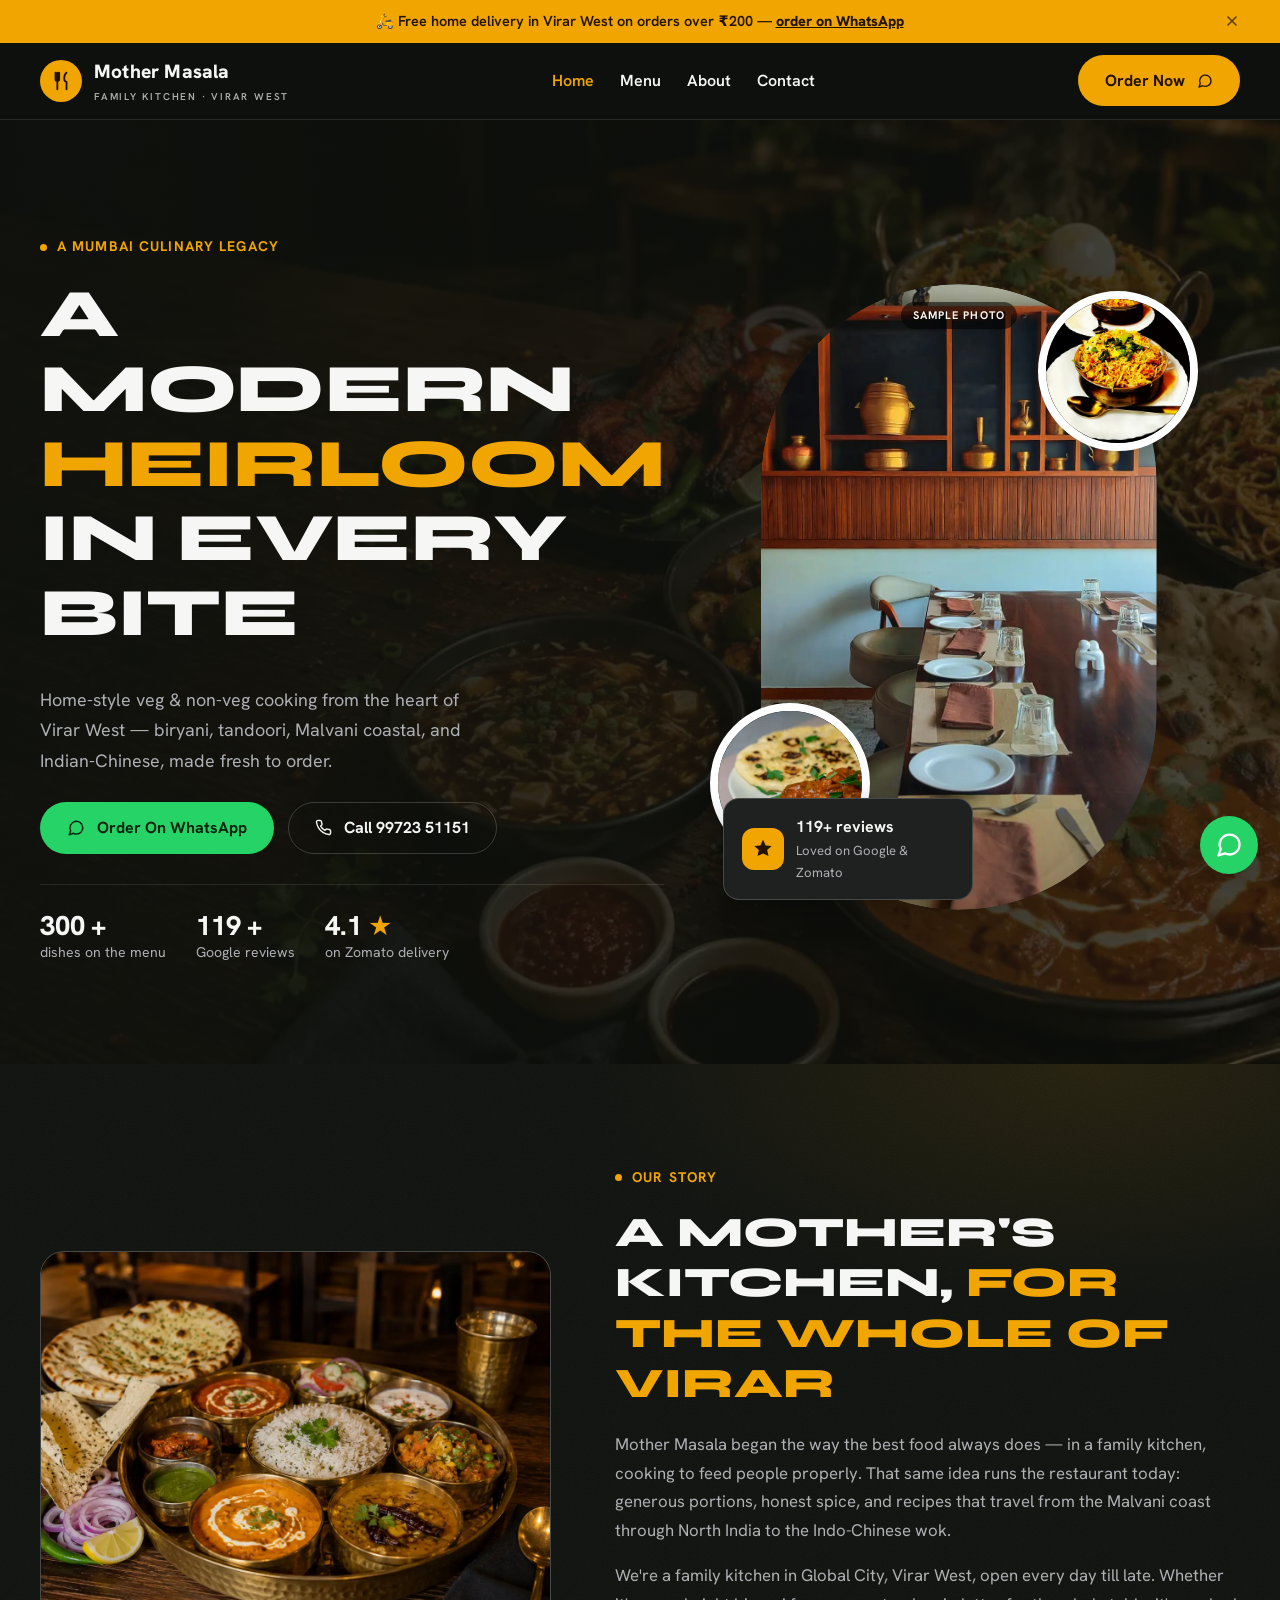
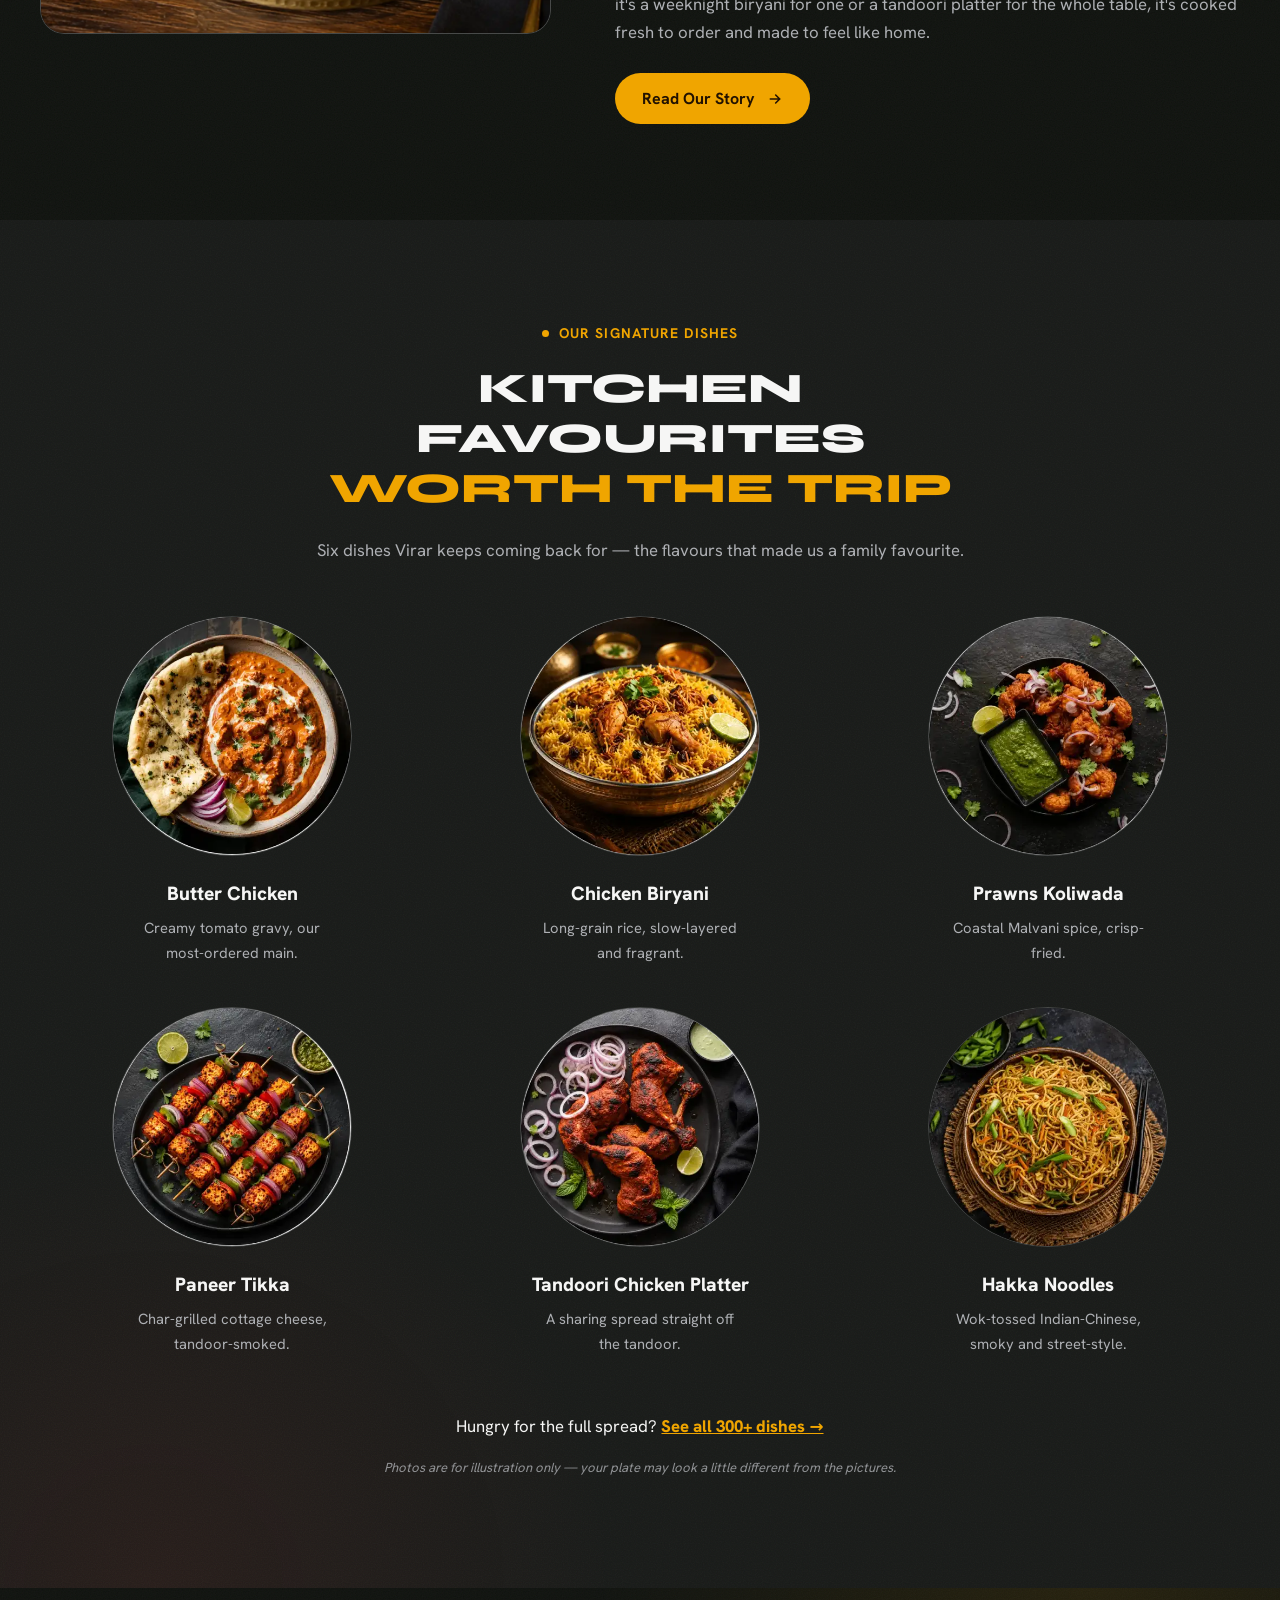
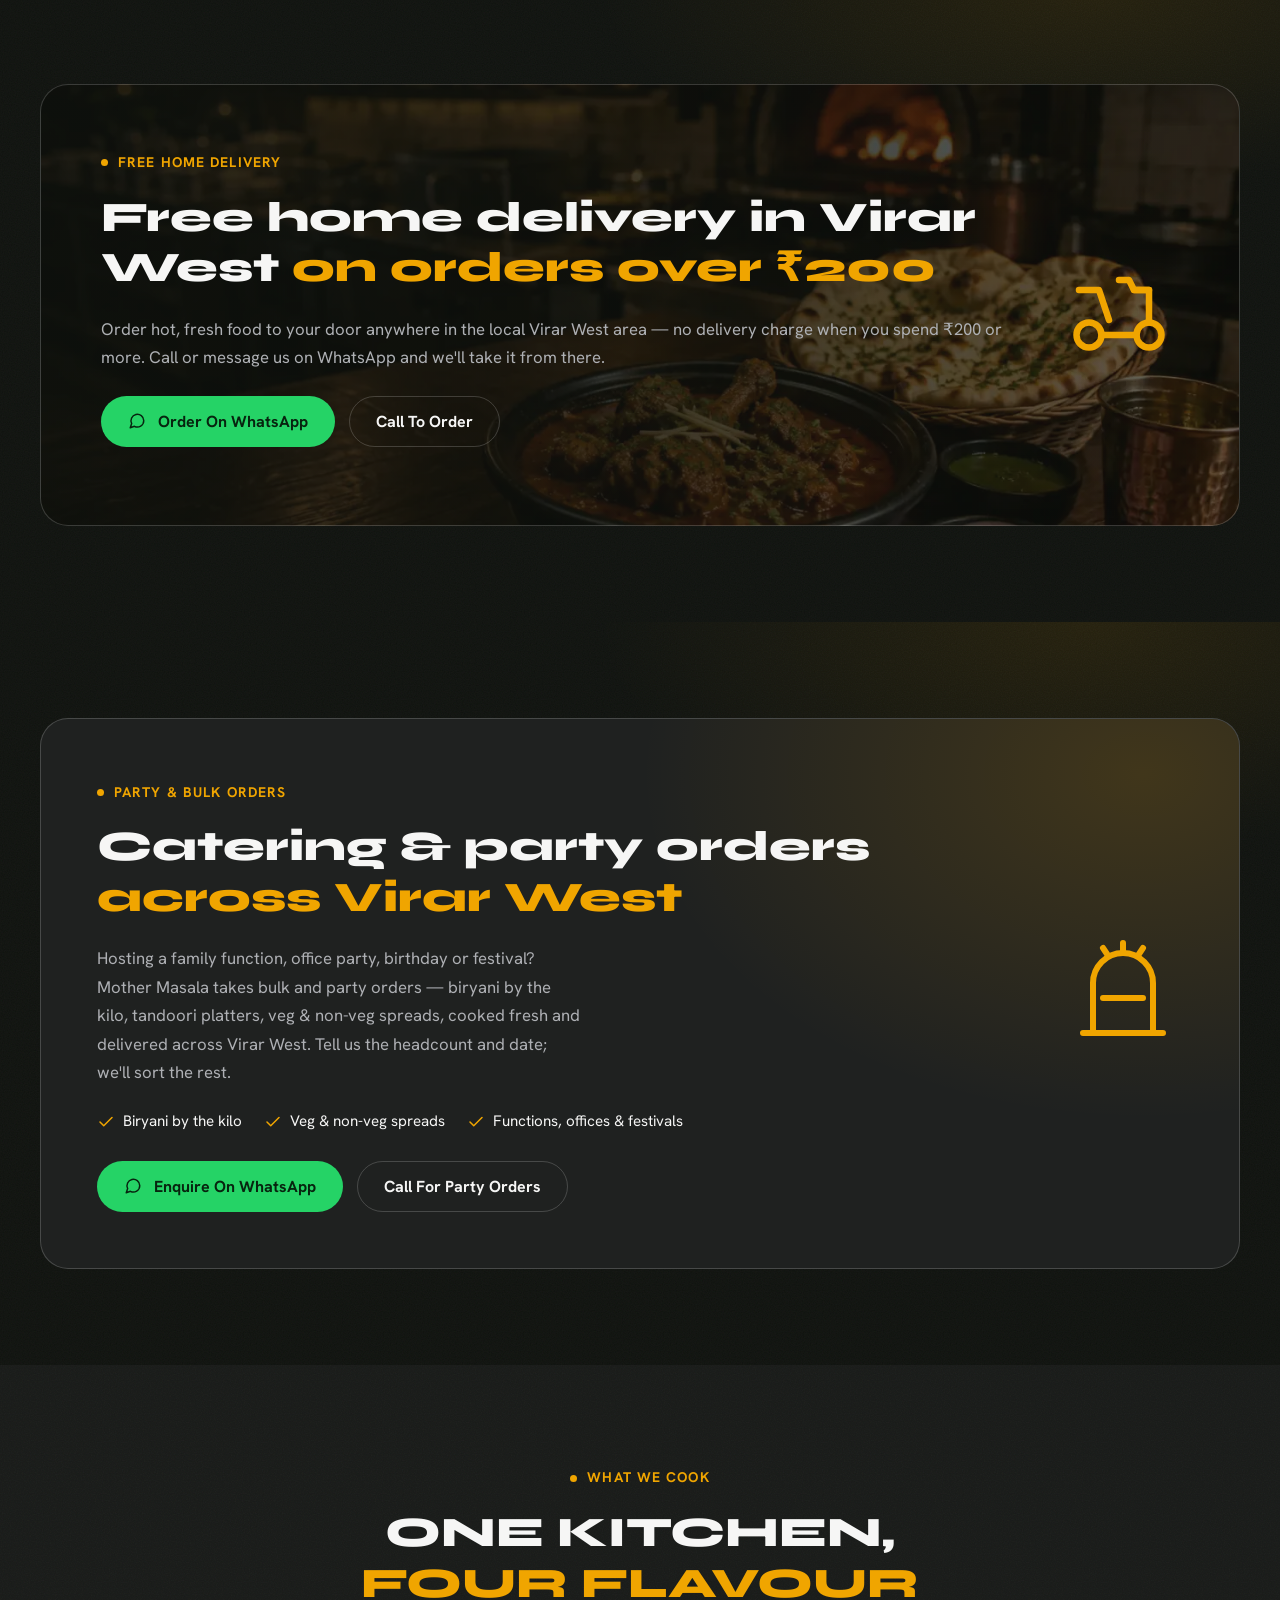
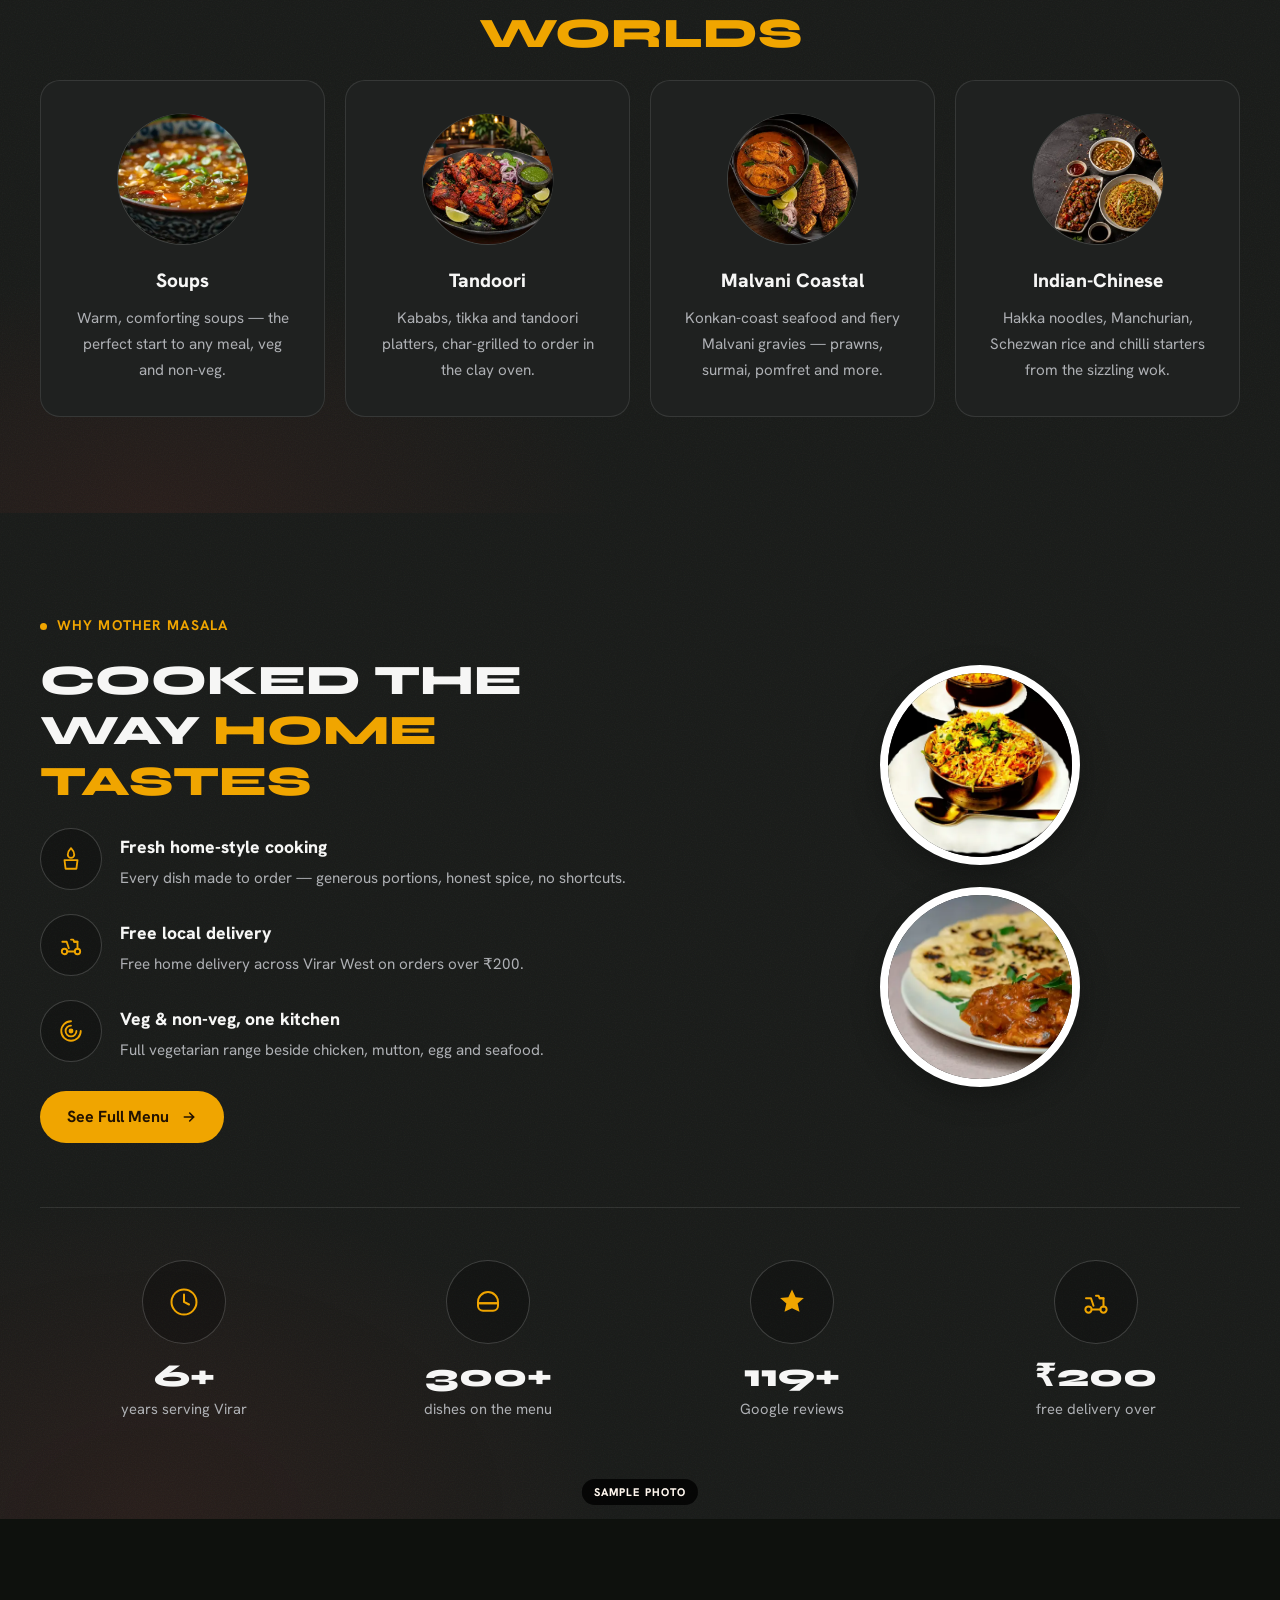
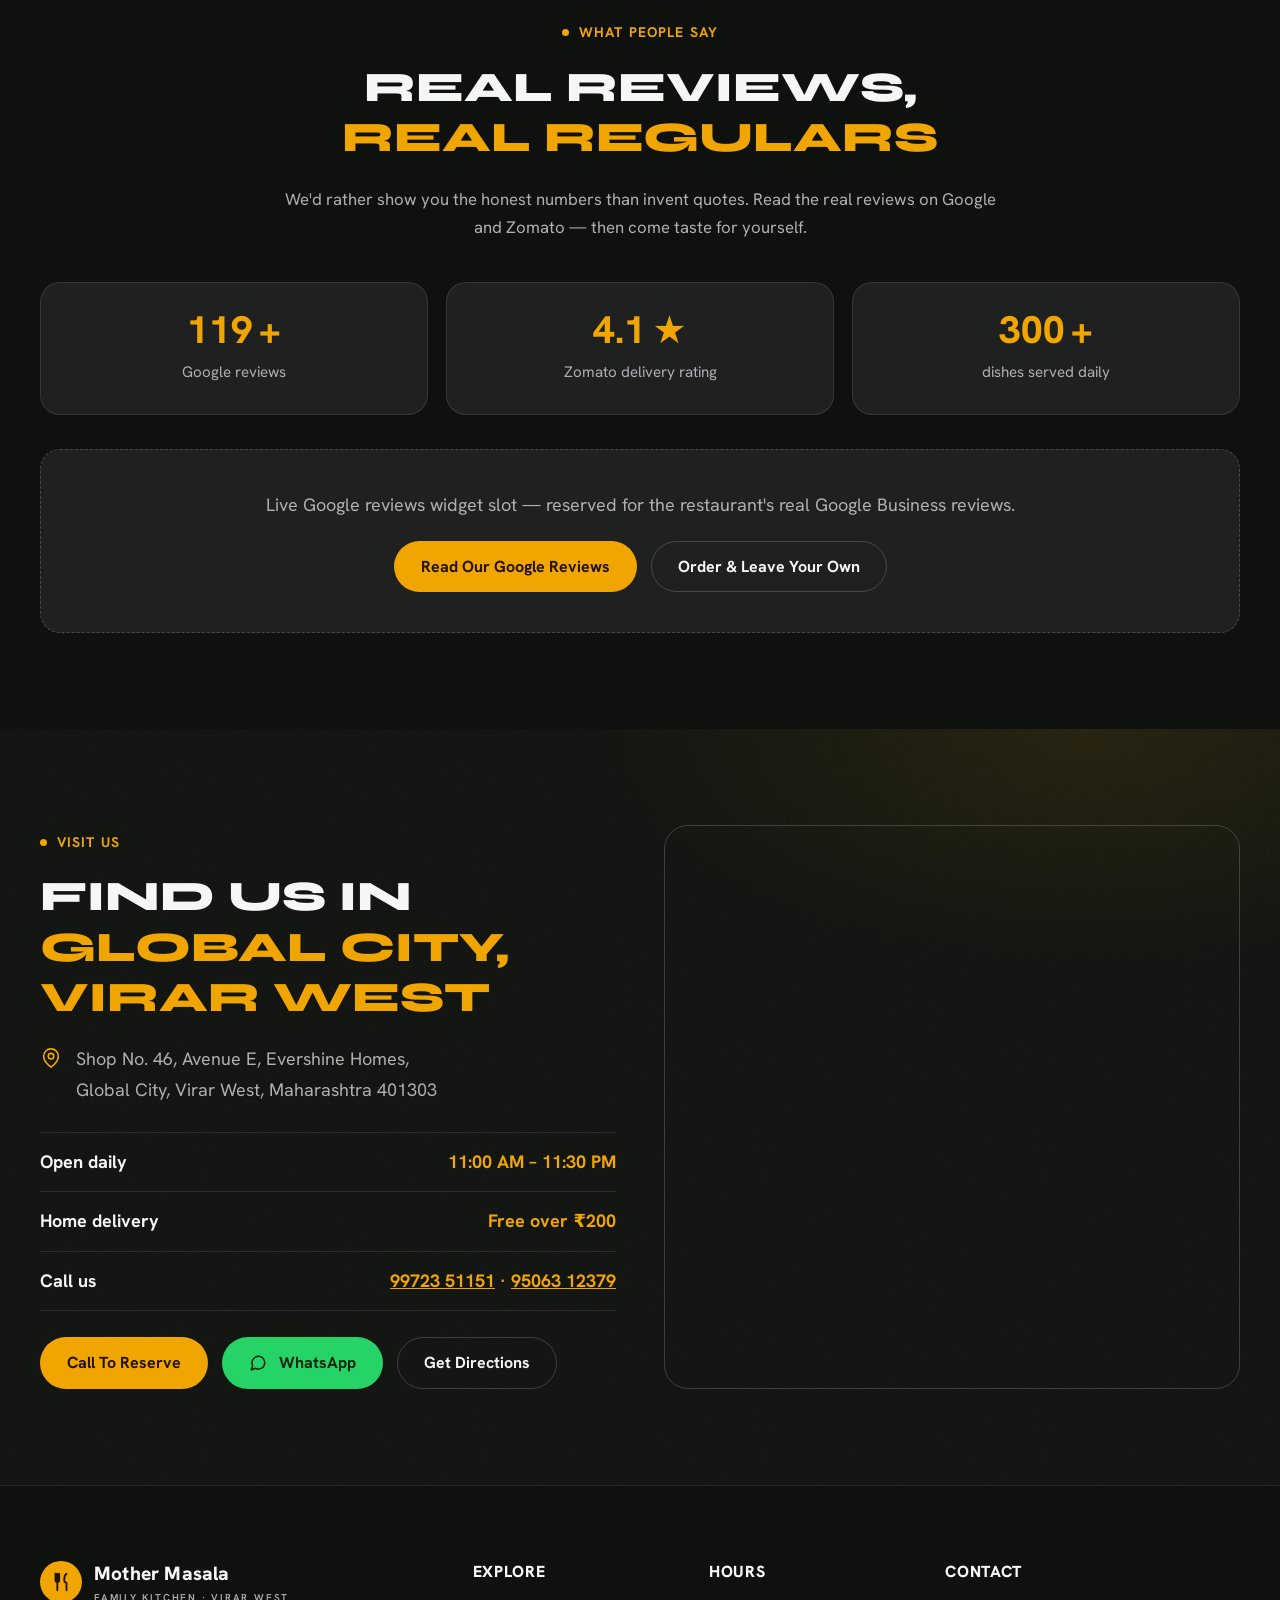
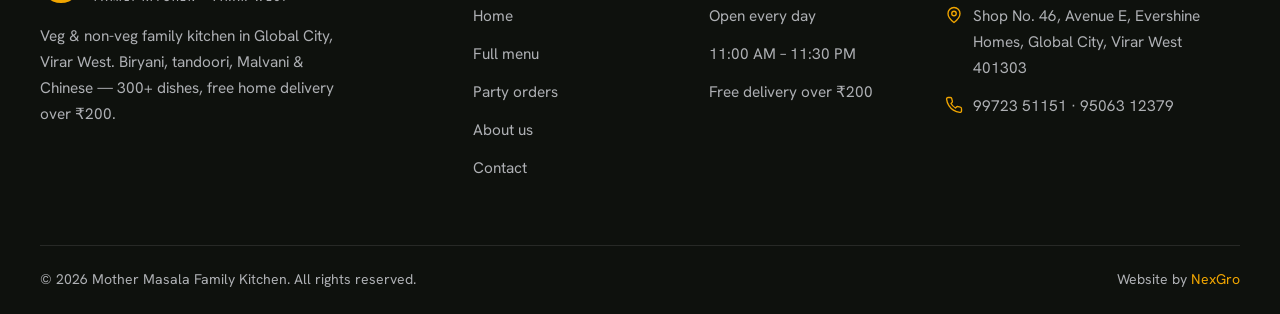
==== commit b07c0c0a: "Self-host fonts, clean image alt text, fix prohibited ARIA Fonts: the Google Fonts setup needed a DN" ====
--- a/index.html
+++ b/index.html
@@ -23,9 +23,8 @@
   <meta name="theme-color" content="#0e110d">
   <link rel="icon" type="image/png" href="assets/logo.png">
   <script>document.documentElement.classList.add('js')</script>
-  <link rel="preconnect" href="https://fonts.googleapis.com">
-  <link rel="preconnect" href="https://fonts.gstatic.com" crossorigin>
-  <link href="https://fonts.googleapis.com/css2?family=Hanken+Grotesk:wght@400..800&family=Syne:wght@700..800&display=swap" rel="stylesheet">
+  <link rel="preload" href="assets/fonts/syne-latin.woff2" as="font" type="font/woff2" crossorigin>
+  <link rel="preload" href="assets/fonts/hanken-grotesk-latin.woff2" as="font" type="font/woff2" crossorigin>
   <link rel="stylesheet" href="assets/css/style.css">
   <script type="application/ld+json">
   {
@@ -125,7 +124,7 @@
           </div>
           <div class="hero-visual">
             <figure class="hero-pill photo-slot" data-reveal>
-              <img src="assets/img/interior-pill.webp" width="444" height="702" alt="Restaurant interior — sample photo, real photos coming soon" fetchpriority="high">
+              <img src="assets/img/interior-pill.webp" width="444" height="702" alt="Dining area at Mother Masala Family Kitchen, Virar West" fetchpriority="high">
             </figure>
             <figure class="hero-circle hc-1" data-fade><img src="assets/img/circle-biryani.webp" width="160" height="160" alt="" loading="lazy"></figure>
             <figure class="hero-circle hc-2" data-fade style="--stagger:.25s"><img src="assets/img/circle-curry.webp" width="160" height="160" alt="" loading="lazy"></figure>
@@ -166,37 +165,37 @@
         </div>
         <div class="dish-grid" data-fade-group="3">
           <article class="dish-item">
-            <figure class="dish-orb" data-reveal><span class="nonveg-mark" aria-label="Non-veg"></span><img src="assets/img/dish-butter-chicken.webp" width="520" height="520" loading="lazy" alt="Butter chicken — sample photo, real dish photo coming"></figure>
+            <figure class="dish-orb" data-reveal><span class="nonveg-mark" role="img" aria-label="Non-veg"></span><img src="assets/img/dish-butter-chicken.webp" width="520" height="520" loading="lazy" alt="Butter chicken at Mother Masala Family Kitchen, Virar West"></figure>
             <h3>Butter Chicken</h3>
             <p class="dish-desc">Creamy tomato gravy, our most-ordered main.</p>
             
           </article>
           <article class="dish-item">
-            <figure class="dish-orb" data-reveal><span class="nonveg-mark" aria-label="Non-veg"></span><img src="assets/img/dish-biryani.webp" width="520" height="520" loading="lazy" alt="Chicken biryani — sample photo, real dish photo coming"></figure>
+            <figure class="dish-orb" data-reveal><span class="nonveg-mark" role="img" aria-label="Non-veg"></span><img src="assets/img/dish-biryani.webp" width="520" height="520" loading="lazy" alt="Chicken biryani at Mother Masala Family Kitchen, Virar West"></figure>
             <h3>Chicken Biryani</h3>
             <p class="dish-desc">Long-grain rice, slow-layered and fragrant.</p>
             
           </article>
           <article class="dish-item">
-            <figure class="dish-orb" data-reveal><span class="nonveg-mark" aria-label="Non-veg"></span><img src="assets/img/dish-prawns.webp" width="520" height="520" loading="lazy" alt="Prawns dish — sample photo, real dish photo coming"></figure>
+            <figure class="dish-orb" data-reveal><span class="nonveg-mark" role="img" aria-label="Non-veg"></span><img src="assets/img/dish-prawns.webp" width="520" height="520" loading="lazy" alt="Prawns koliwada at Mother Masala Family Kitchen, Virar West"></figure>
             <h3>Prawns Koliwada</h3>
             <p class="dish-desc">Coastal Malvani spice, crisp-fried.</p>
             
           </article>
           <article class="dish-item">
-            <figure class="dish-orb" data-reveal><span class="veg-mark" aria-label="Veg"></span><img src="assets/img/dish-paneer-tikka.webp" width="520" height="520" loading="lazy" alt="Paneer tikka skewers — sample photo, real dish photo coming"></figure>
+            <figure class="dish-orb" data-reveal><span class="veg-mark" role="img" aria-label="Veg"></span><img src="assets/img/dish-paneer-tikka.webp" width="520" height="520" loading="lazy" alt="Paneer tikka skewers at Mother Masala Family Kitchen, Virar West"></figure>
             <h3>Paneer Tikka</h3>
             <p class="dish-desc">Char-grilled cottage cheese, tandoor-smoked.</p>
             
           </article>
           <article class="dish-item">
-            <figure class="dish-orb" data-reveal><span class="nonveg-mark" aria-label="Non-veg"></span><img src="assets/img/dish-tandoori.webp" width="520" height="520" loading="lazy" alt="Tandoori chicken platter — sample photo, real dish photo coming"></figure>
+            <figure class="dish-orb" data-reveal><span class="nonveg-mark" role="img" aria-label="Non-veg"></span><img src="assets/img/dish-tandoori.webp" width="520" height="520" loading="lazy" alt="Tandoori chicken platter at Mother Masala Family Kitchen, Virar West"></figure>
             <h3>Tandoori Chicken Platter</h3>
             <p class="dish-desc">A sharing spread straight off the tandoor.</p>
             
           </article>
           <article class="dish-item">
-            <figure class="dish-orb" data-reveal><span class="veg-mark" aria-label="Veg"></span><img src="assets/img/dish-noodles.webp" width="520" height="520" loading="lazy" alt="Hakka noodles — sample photo, real dish photo coming"></figure>
+            <figure class="dish-orb" data-reveal><span class="veg-mark" role="img" aria-label="Veg"></span><img src="assets/img/dish-noodles.webp" width="520" height="520" loading="lazy" alt="Hakka noodles at Mother Masala Family Kitchen, Virar West"></figure>
             <h3>Hakka Noodles</h3>
             <p class="dish-desc">Wok-tossed Indian-Chinese, smoky and street-style.</p>
             
@@ -312,8 +311,8 @@
             </div>
           </div>
           <div class="whyus-visual" data-fade>
-            <figure class="hero-circle photo-slot"><img src="assets/img/circle-biryani.webp" width="200" height="200" loading="lazy" alt="Biryani plates — sample photo"></figure>
-            <figure class="hero-circle photo-slot"><img src="assets/img/circle-curry.webp" width="200" height="200" loading="lazy" alt="Curry with roti — sample photo"></figure>
+            <figure class="hero-circle photo-slot"><img src="assets/img/circle-biryani.webp" width="200" height="200" loading="lazy" alt="Biryani served at Mother Masala Family Kitchen, Virar West"></figure>
+            <figure class="hero-circle photo-slot"><img src="assets/img/circle-curry.webp" width="200" height="200" loading="lazy" alt="Curry with roti at Mother Masala Family Kitchen, Virar West"></figure>
           </div>
         </div>
         <div class="stats-strip" data-fade-group="4">
--- a/assets/css/style.css
+++ b/assets/css/style.css
@@ -2,6 +2,45 @@
    Warm Indian-restaurant palette on a dark premium base.
    Structure measured from Spicyhunt (Awaiken); all code original, recolored warm.
    Two hero color options: :root = Option A (saffron-led). body.palette-b = Option B (chili-red-led). */
+
+/* ============================== FONTS (self-hosted) ==============================
+   Served from our own origin instead of fonts.googleapis.com: the Google setup
+   cost an extra DNS+TLS handshake and a render-blocking CSS round-trip before the
+   font files were even discovered, so the face landed ~4.9s in and reflowed the
+   hero h1 (CLS 0.144). Latin + latin-ext subsets only; the rupee sign U+20B9 is
+   absent from every Google subset and falls back to a system glyph either way. */
+@font-face {
+  font-family: 'Hanken Grotesk';
+  font-style: normal;
+  font-weight: 400 800;
+  font-display: swap;
+  src: url('../fonts/hanken-grotesk-latin-ext.woff2') format('woff2');
+  unicode-range: U+0100-02BA, U+02BD-02C5, U+02C7-02CC, U+02CE-02D7, U+02DD-02FF, U+0304, U+0308, U+0329, U+1D00-1DBF, U+1E00-1E9F, U+1EF2-1EFF, U+2020, U+20A0-20AB, U+20AD-20C0, U+2113, U+2C60-2C7F, U+A720-A7FF;
+}
+@font-face {
+  font-family: 'Hanken Grotesk';
+  font-style: normal;
+  font-weight: 400 800;
+  font-display: swap;
+  src: url('../fonts/hanken-grotesk-latin.woff2') format('woff2');
+  unicode-range: U+0000-00FF, U+0131, U+0152-0153, U+02BB-02BC, U+02C6, U+02DA, U+02DC, U+0304, U+0308, U+0329, U+2000-206F, U+20AC, U+2122, U+2191, U+2193, U+2212, U+2215, U+FEFF, U+FFFD;
+}
+@font-face {
+  font-family: 'Syne';
+  font-style: normal;
+  font-weight: 700 800;
+  font-display: swap;
+  src: url('../fonts/syne-latin-ext.woff2') format('woff2');
+  unicode-range: U+0100-02BA, U+02BD-02C5, U+02C7-02CC, U+02CE-02D7, U+02DD-02FF, U+0304, U+0308, U+0329, U+1D00-1DBF, U+1E00-1E9F, U+1EF2-1EFF, U+2020, U+20A0-20AB, U+20AD-20C0, U+2113, U+2C60-2C7F, U+A720-A7FF;
+}
+@font-face {
+  font-family: 'Syne';
+  font-style: normal;
+  font-weight: 700 800;
+  font-display: swap;
+  src: url('../fonts/syne-latin.woff2') format('woff2');
+  unicode-range: U+0000-00FF, U+0131, U+0152-0153, U+02BB-02BC, U+02C6, U+02DA, U+02DC, U+0304, U+0308, U+0329, U+2000-206F, U+20AC, U+2122, U+2191, U+2193, U+2212, U+2215, U+FEFF, U+FFFD;
+}
 
 /* ============================== TOKENS ============================== */
 :root {
@@ -403,7 +442,10 @@
   html { scroll-behavior: smooth; }
   .js [data-fade] { opacity: 0; transform: translateY(30px); transition: opacity .6s ease, transform .6s ease; transition-delay: var(--stagger, 0s); }
   .js [data-fade].in-view { opacity: 1; transform: none; }
-  .wr { display: inline-block; max-width: 100%; opacity: 0; transform: translateY(.5em); transition: opacity .5s ease, transform .5s ease; }
+  /* inline-block + max-width caps the box, so a word longer than the line
+     (e.g. "NEIGHBOURHOOD" in an uppercase h2 at 390px) would spill past it and
+     widen the document — hyphenate, and hard-break anything hyphens can't fix. */
+  .wr { display: inline-block; max-width: 100%; overflow-wrap: break-word; hyphens: auto; opacity: 0; transform: translateY(.5em); transition: opacity .5s ease, transform .5s ease; }
   .wr-in { opacity: 1; transform: none; }
   .js [data-reveal] { clip-path: inset(0 100% 0 0 round var(--reveal-r, 24px)); transition: clip-path 1s cubic-bezier(.65,0,.25,1); }
   .js [data-reveal].in-view { clip-path: inset(0 0 0 0 round var(--reveal-r, 24px)); }
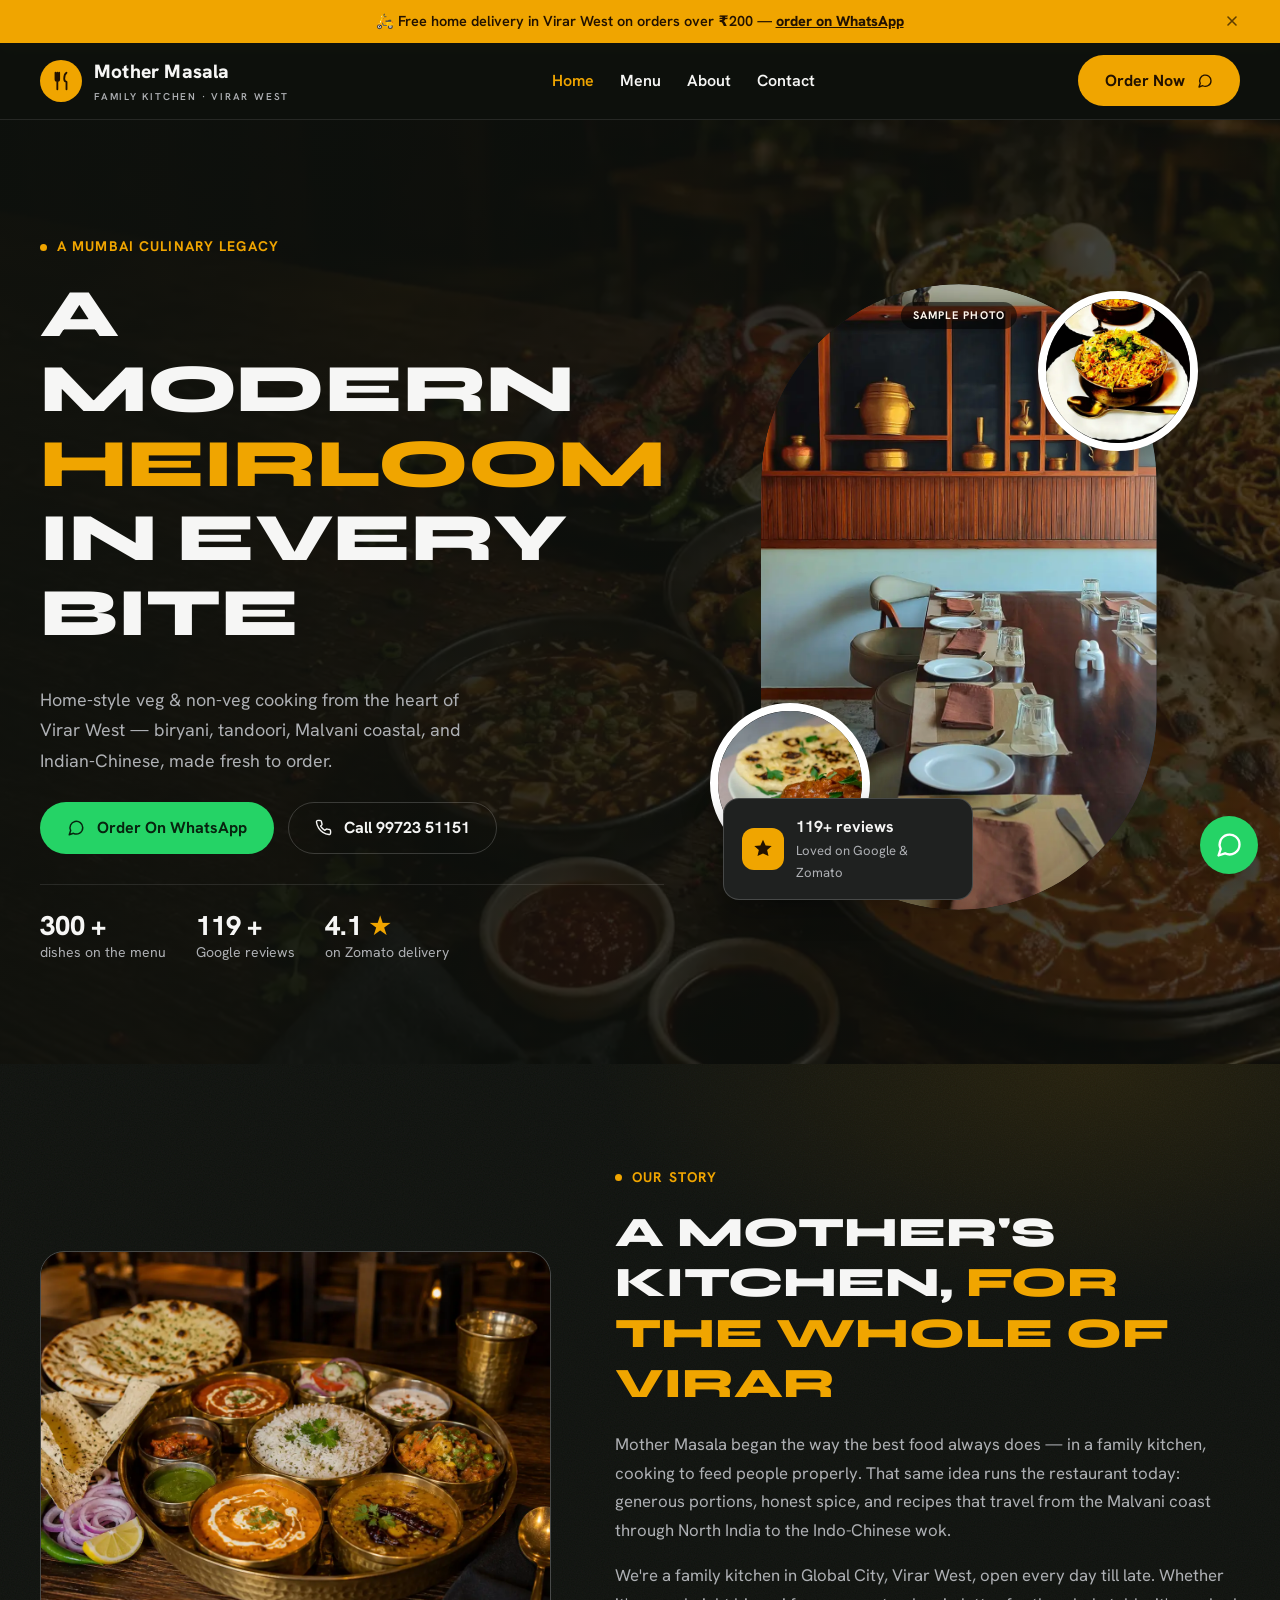
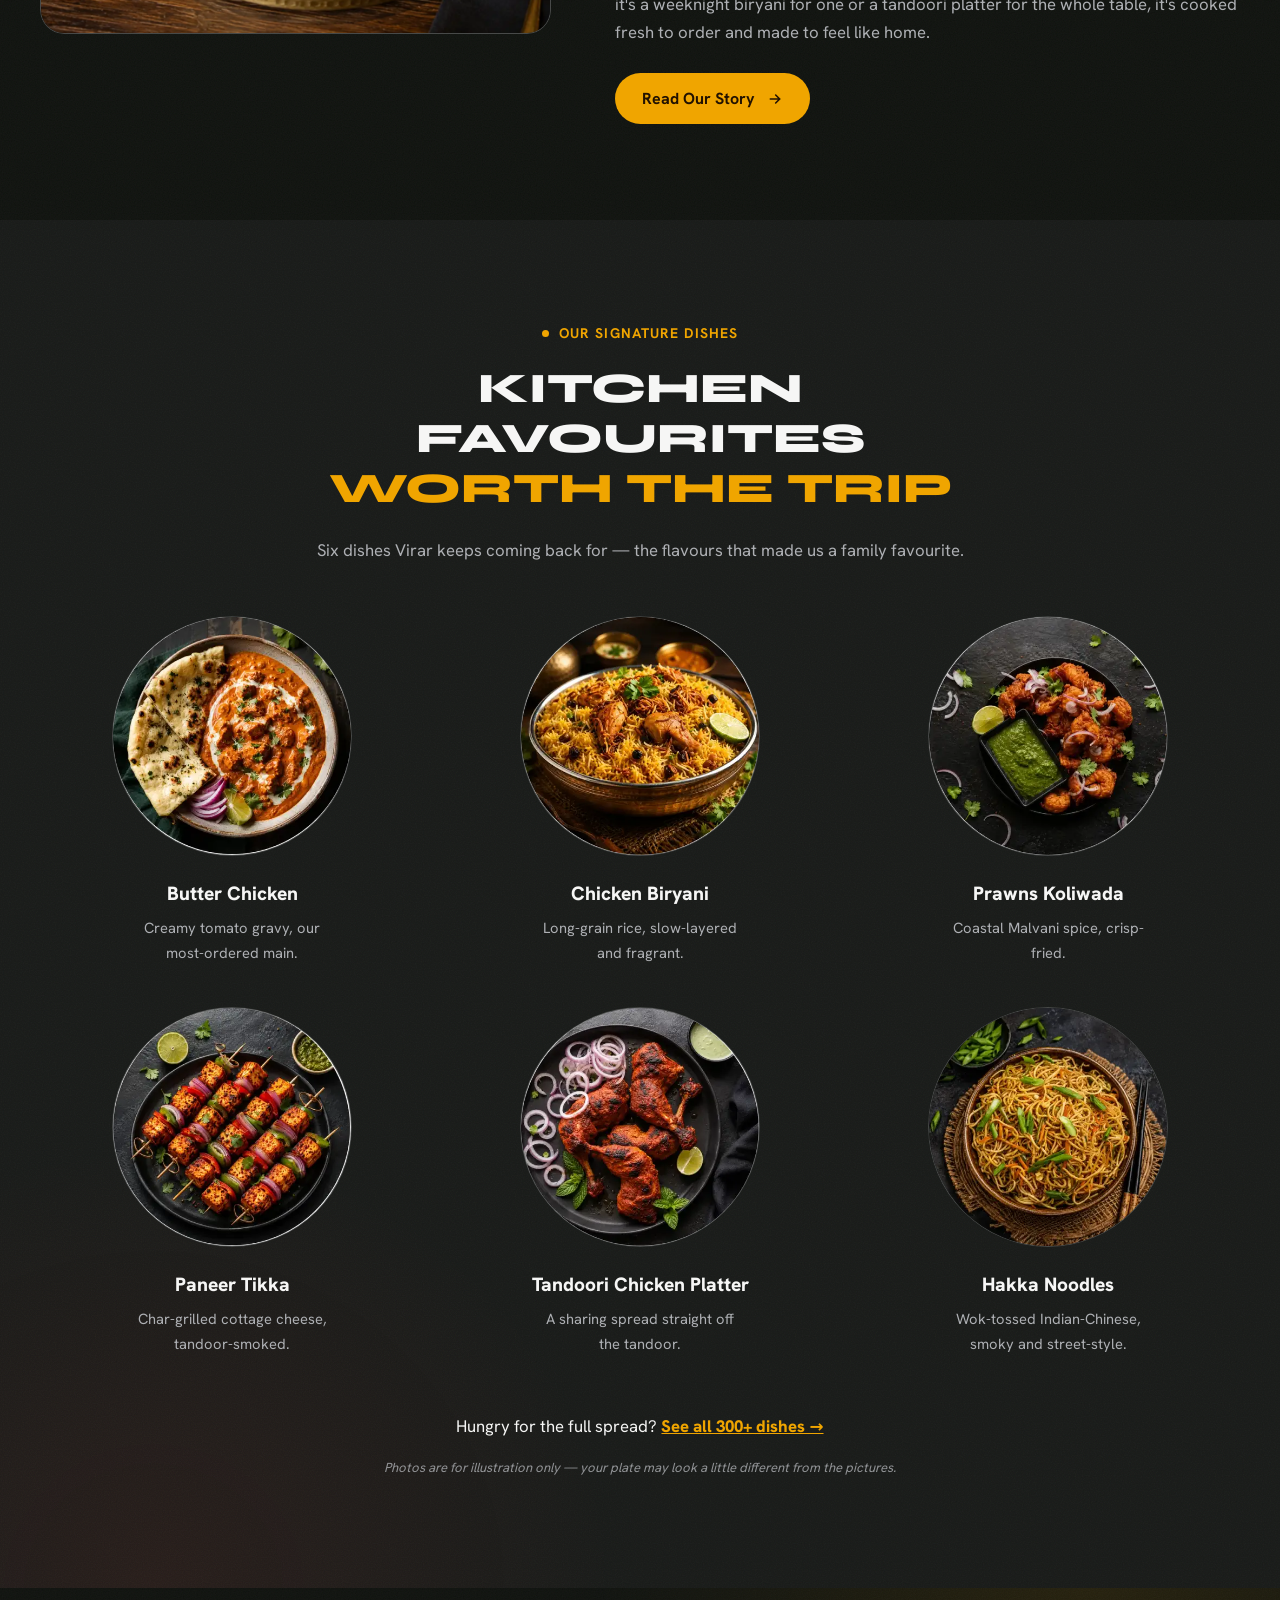
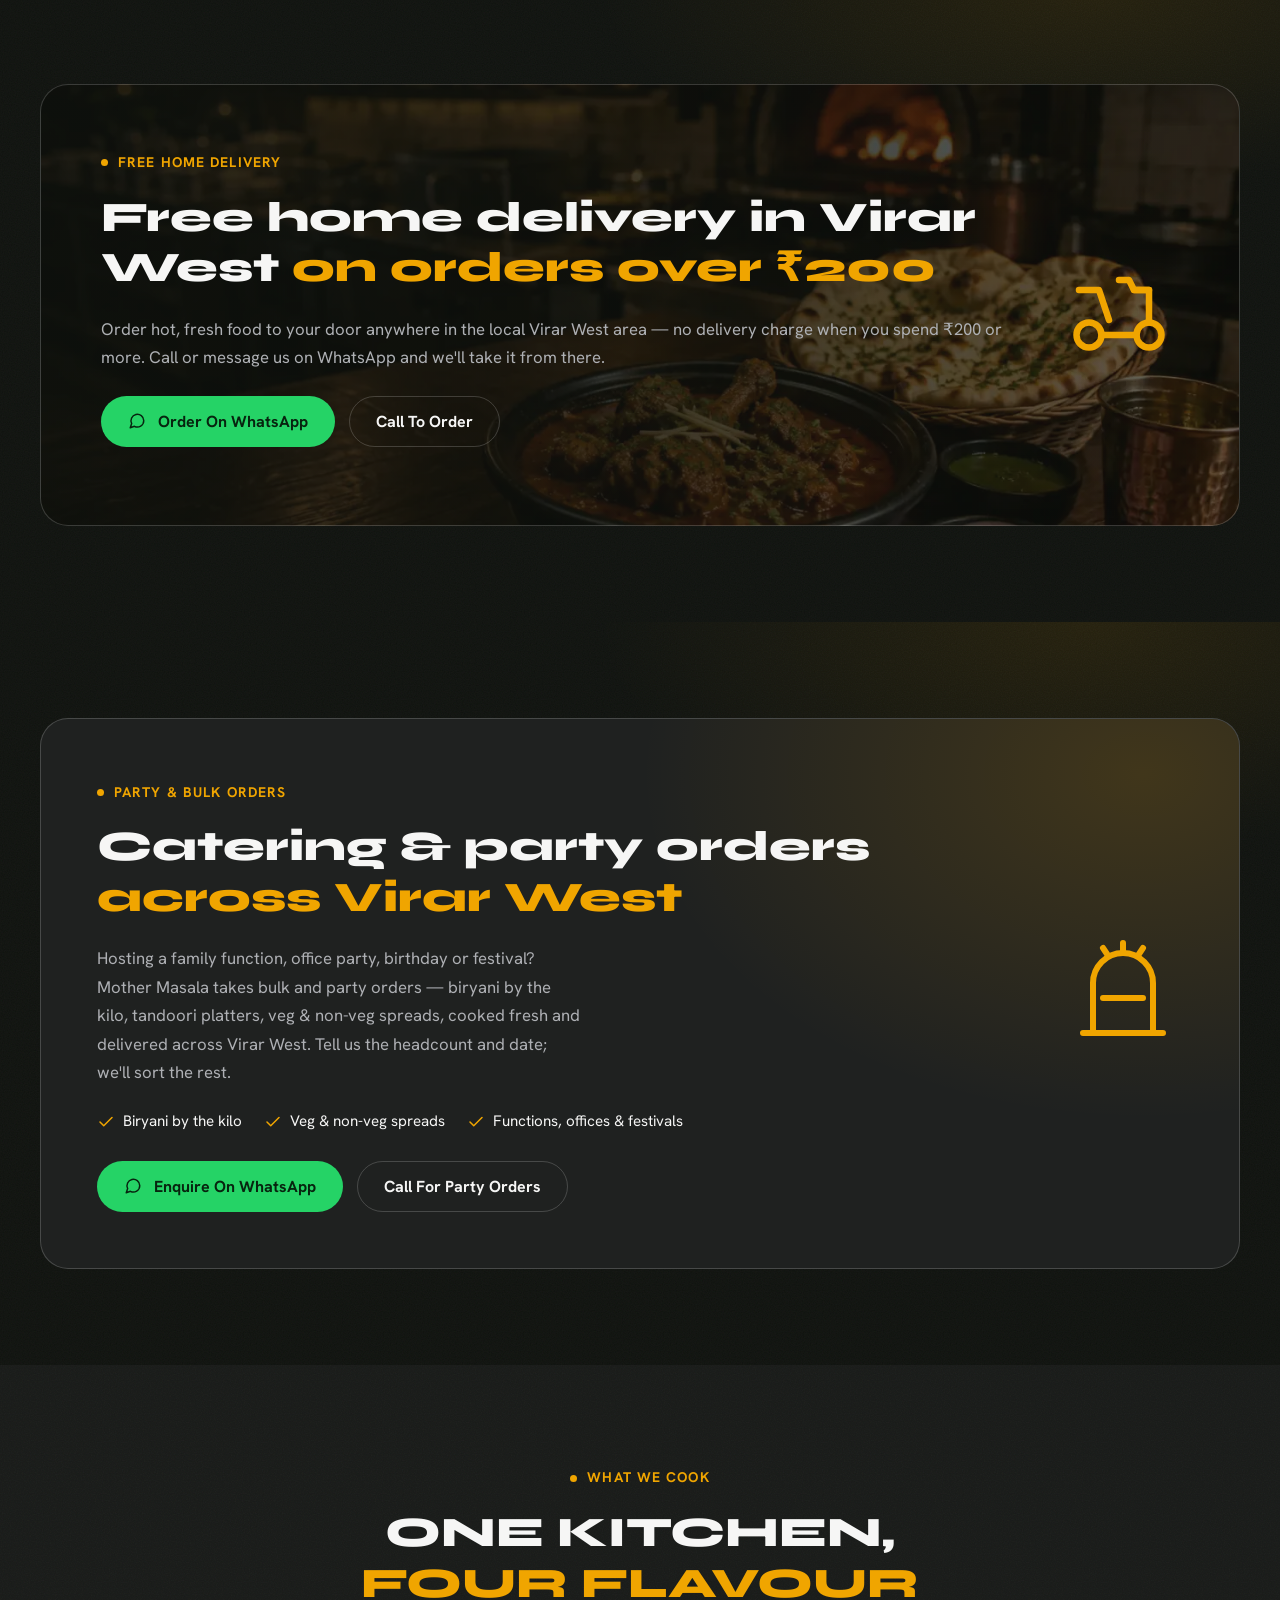
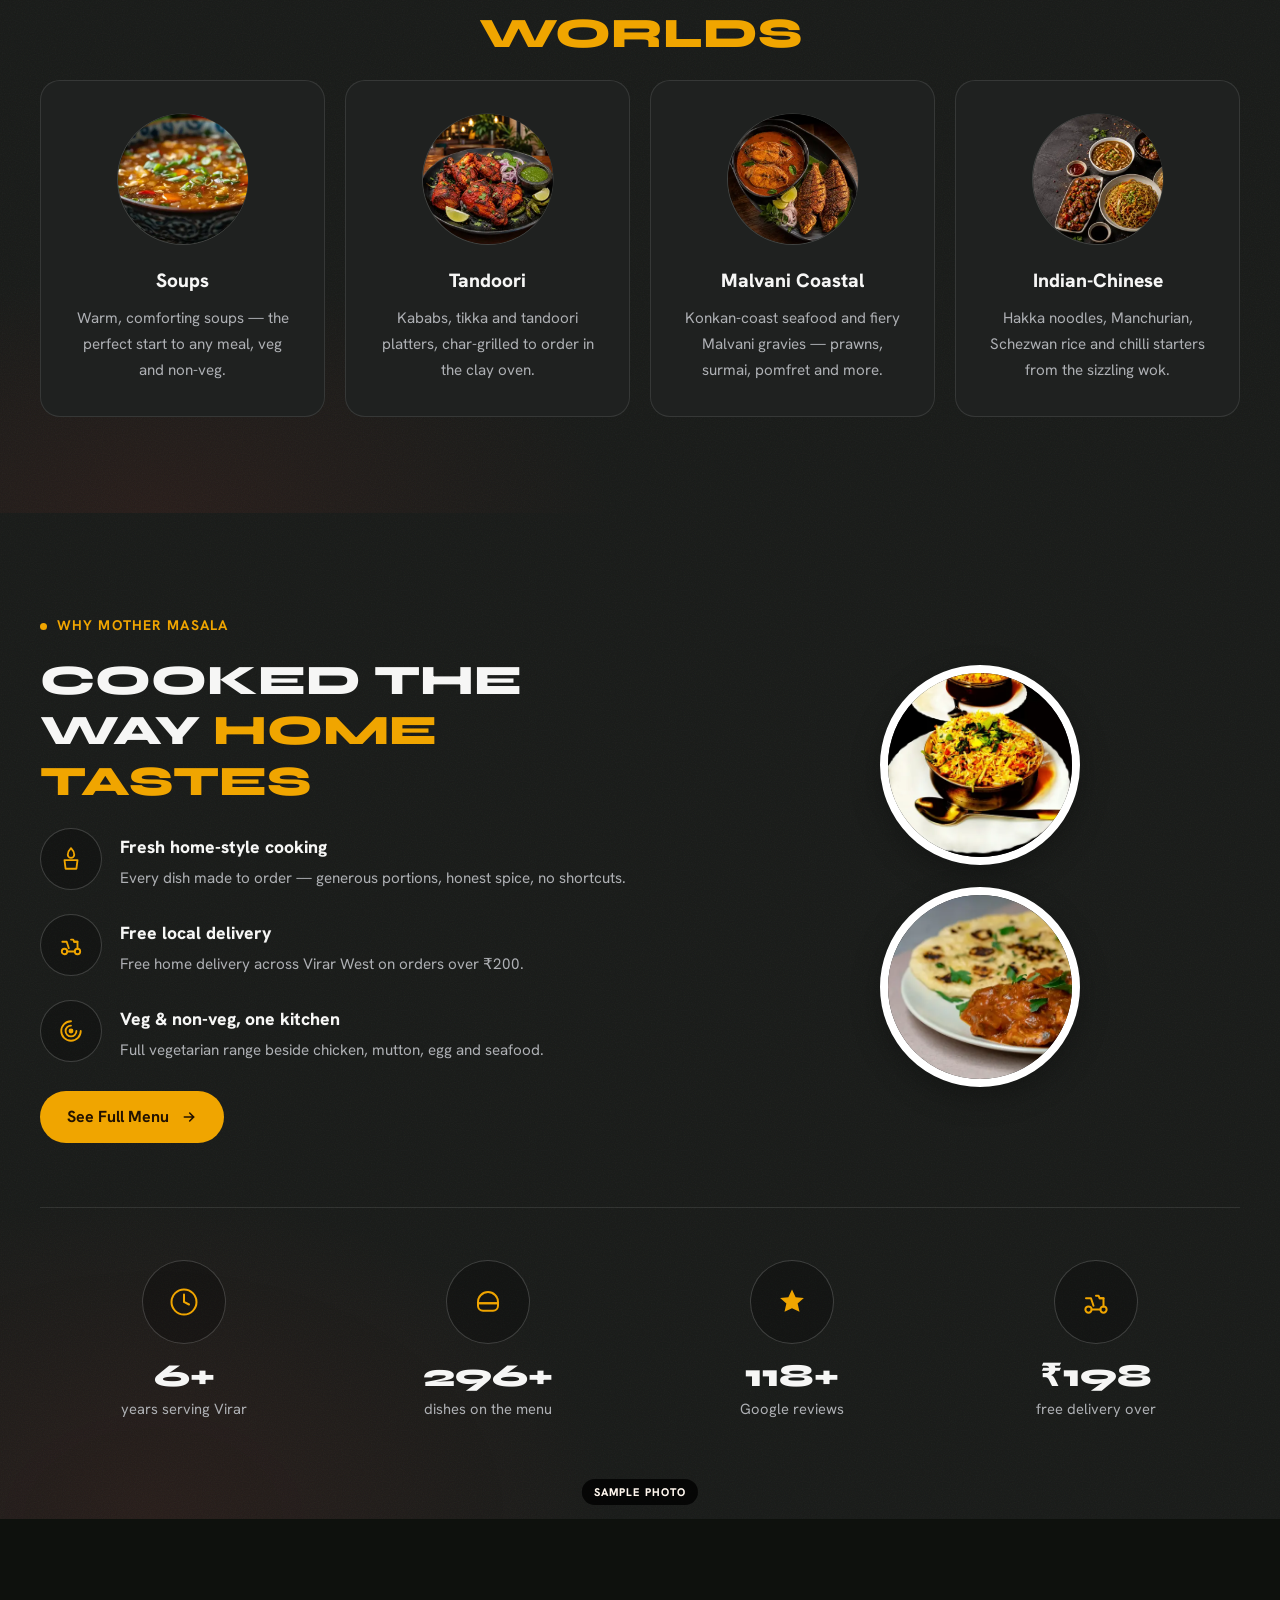
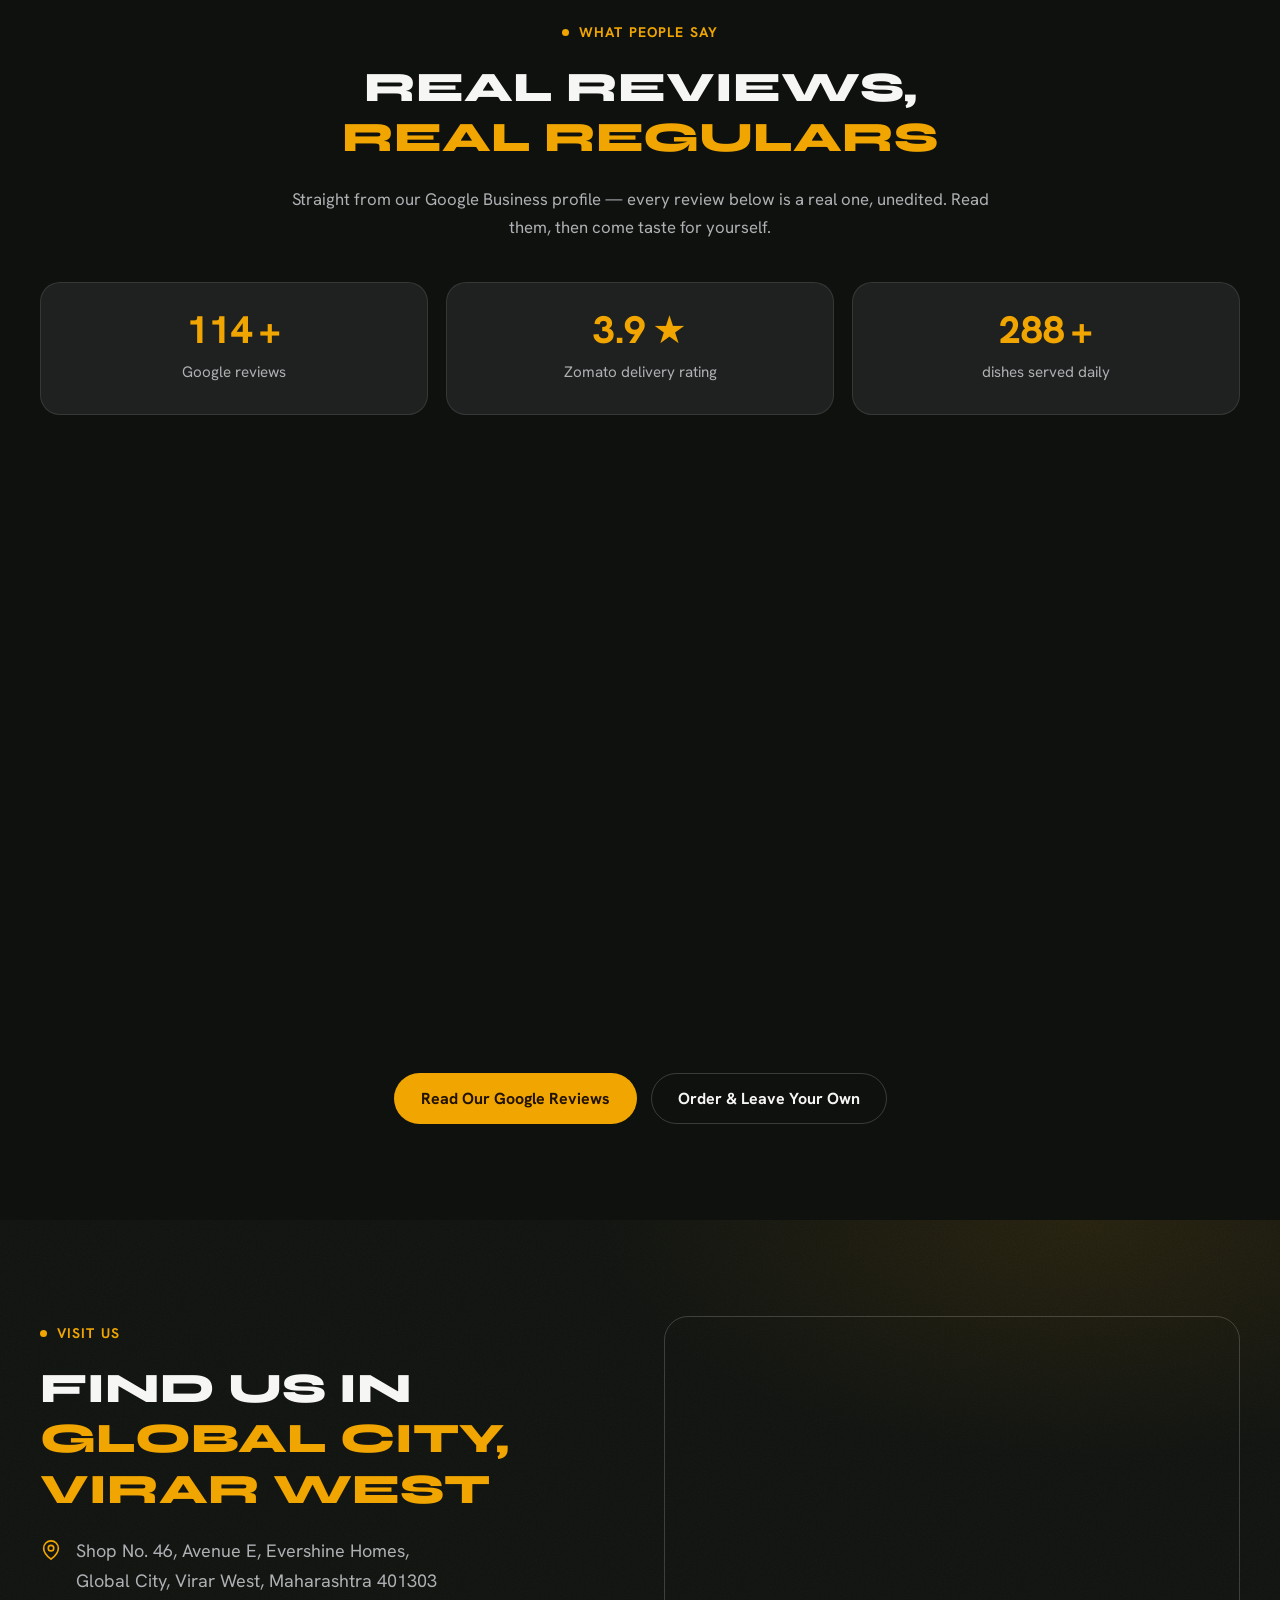
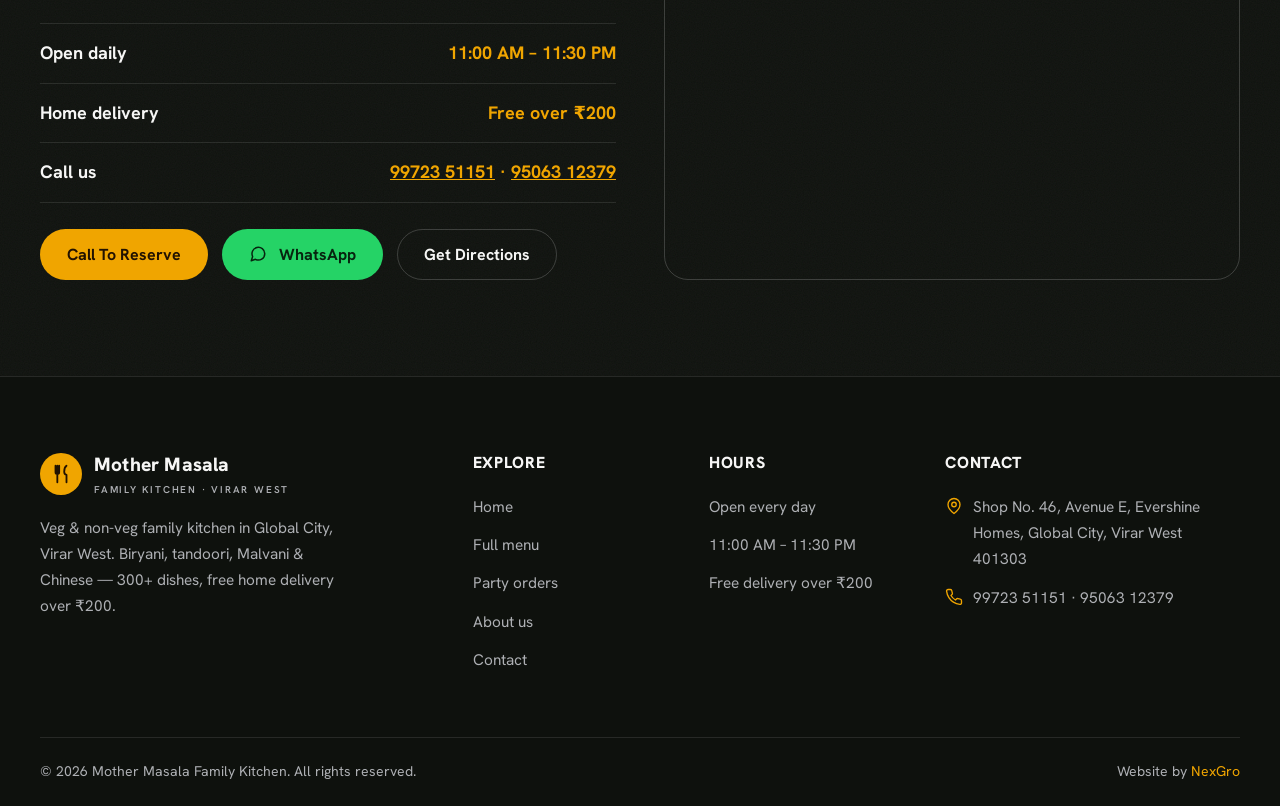
==== commit 465ab3ad: "Add Elfsight Google Reviews widget to home and about Replaces the dashed placeholder slot on the hom" ====
--- a/index.html
+++ b/index.html
@@ -342,19 +342,21 @@
         <div class="section-head center">
           <span class="eyebrow">What people say</span>
           <h2 data-word-reveal="scroll">Real reviews, <span class="accent-word">real regulars</span></h2>
-          <p>We'd rather show you the honest numbers than invent quotes. Read the real reviews on Google and Zomato — then come taste for yourself.</p>
+          <p>Straight from our Google Business profile — every review below is a real one, unedited. Read them, then come taste for yourself.</p>
         </div>
         <div class="review-stats" data-fade-group="3">
           <div class="stat-card"><span class="stat-num"><span data-count="119">0</span>+</span><span class="stat-lbl">Google reviews</span></div>
           <div class="stat-card"><span class="stat-num"><span data-count="4.1" data-decimals="1">0</span>★</span><span class="stat-lbl">Zomato delivery rating</span></div>
           <div class="stat-card"><span class="stat-num"><span data-count="300">0</span>+</span><span class="stat-lbl">dishes served daily</span></div>
         </div>
-        <div class="reviews-embed" data-fade>
-          <p>Live Google reviews widget slot — reserved for the restaurant's real Google Business reviews.</p>
-          <div class="reviews-cta">
-            <a class="btn btn-accent" href="https://www.google.com/maps/search/Mother+Masala+Family+Kitchen+Virar+West">Read our Google reviews</a>
-            <a class="btn btn-outline" href="https://wa.me/919972351151?text=Hi%2C%20I%27d%20like%20to%20order%20from%20Mother%20Masala%3A%20">Order &amp; leave your own</a>
-          </div>
+        <!-- Elfsight Google Reviews — real reviews pulled from the Google Business
+             profile. data-elfsight-app-lazy keeps it from loading until scrolled to. -->
+        <div class="reviews-widget" data-fade>
+          <div class="elfsight-app-8d48b7c0-699c-4741-833d-2c6f1a08a9bf" data-elfsight-app-lazy></div>
+        </div>
+        <div class="reviews-cta" data-fade>
+          <a class="btn btn-accent" href="https://www.google.com/maps/search/Mother+Masala+Family+Kitchen+Virar+West">Read our Google reviews</a>
+          <a class="btn btn-outline" href="https://wa.me/919972351151?text=Hi%2C%20I%27d%20like%20to%20order%20from%20Mother%20Masala%3A%20">Order &amp; leave your own</a>
         </div>
       </div>
     </section>
@@ -450,5 +452,9 @@
       if (close) close.addEventListener('click', function () { document.body.classList.add('banner-dismissed'); });
     })();
   </script>
+
+  <!-- Elfsight platform — loads the reviews widget above. Async so it never blocks
+       render; the widget's own data-elfsight-app-lazy defers the fetch until scroll. -->
+  <script src="https://elfsightcdn.com/platform.js" async></script>
 </body>
 </html>
--- a/assets/css/style.css
+++ b/assets/css/style.css
@@ -391,11 +391,18 @@
 .stat-card { background: var(--card); border: 1px solid var(--line); border-radius: 20px; padding: 28px; text-align: center; }
 .stat-card .stat-num { font-size: 2.4rem; font-weight: 800; color: var(--accent); line-height: 1; display: inline-flex; align-items: center; gap: 6px; }
 .stat-card .stat-lbl { display: block; margin-top: 8px; color: var(--text); font-size: .95rem; }
-.reviews-embed {
-  background: var(--card); border: 1px dashed var(--line-strong); border-radius: 20px;
-  padding: 40px 28px; text-align: center;
-}
-.reviews-embed p { color: var(--text); margin-bottom: 20px; }
+/* Elfsight reviews widget container.
+   min-height reserves the slot before the lazy widget injects itself, so its arrival
+   does not push the rest of the page down (the site is at CLS 0 — keep it there).
+   Elfsight styles its own cards; we only own the box they sit in. */
+.reviews-widget {
+  max-width: 100%;
+  /* measured 551-588px across 360-1280px; reserve the tallest so the widget never
+     grows into the CTAs below it when it lazy-loads */
+  min-height: 590px;
+  margin-bottom: 34px;
+}
+.reviews-widget > div { max-width: 100%; }
 .reviews-cta { display: flex; flex-wrap: wrap; gap: 14px; justify-content: center; }
 
 /* ============================== LOCATION / MAP ============================== */
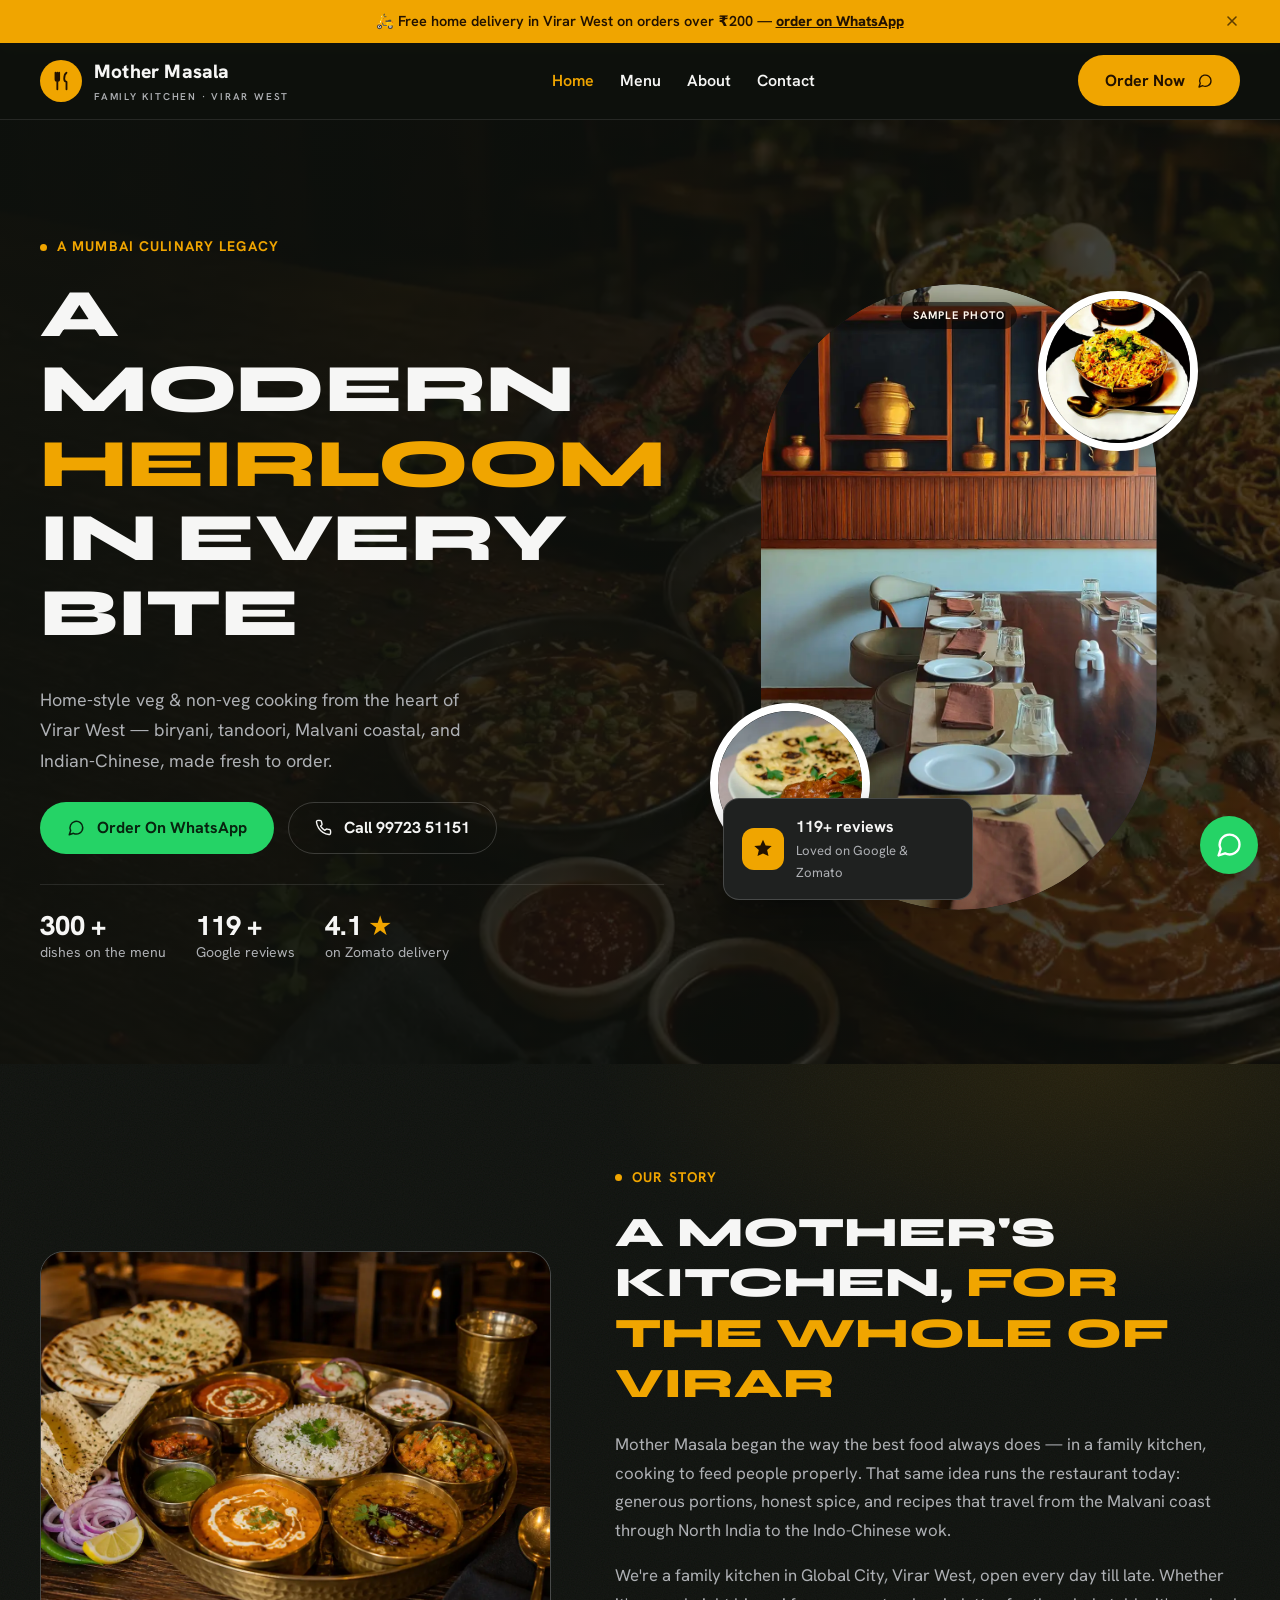
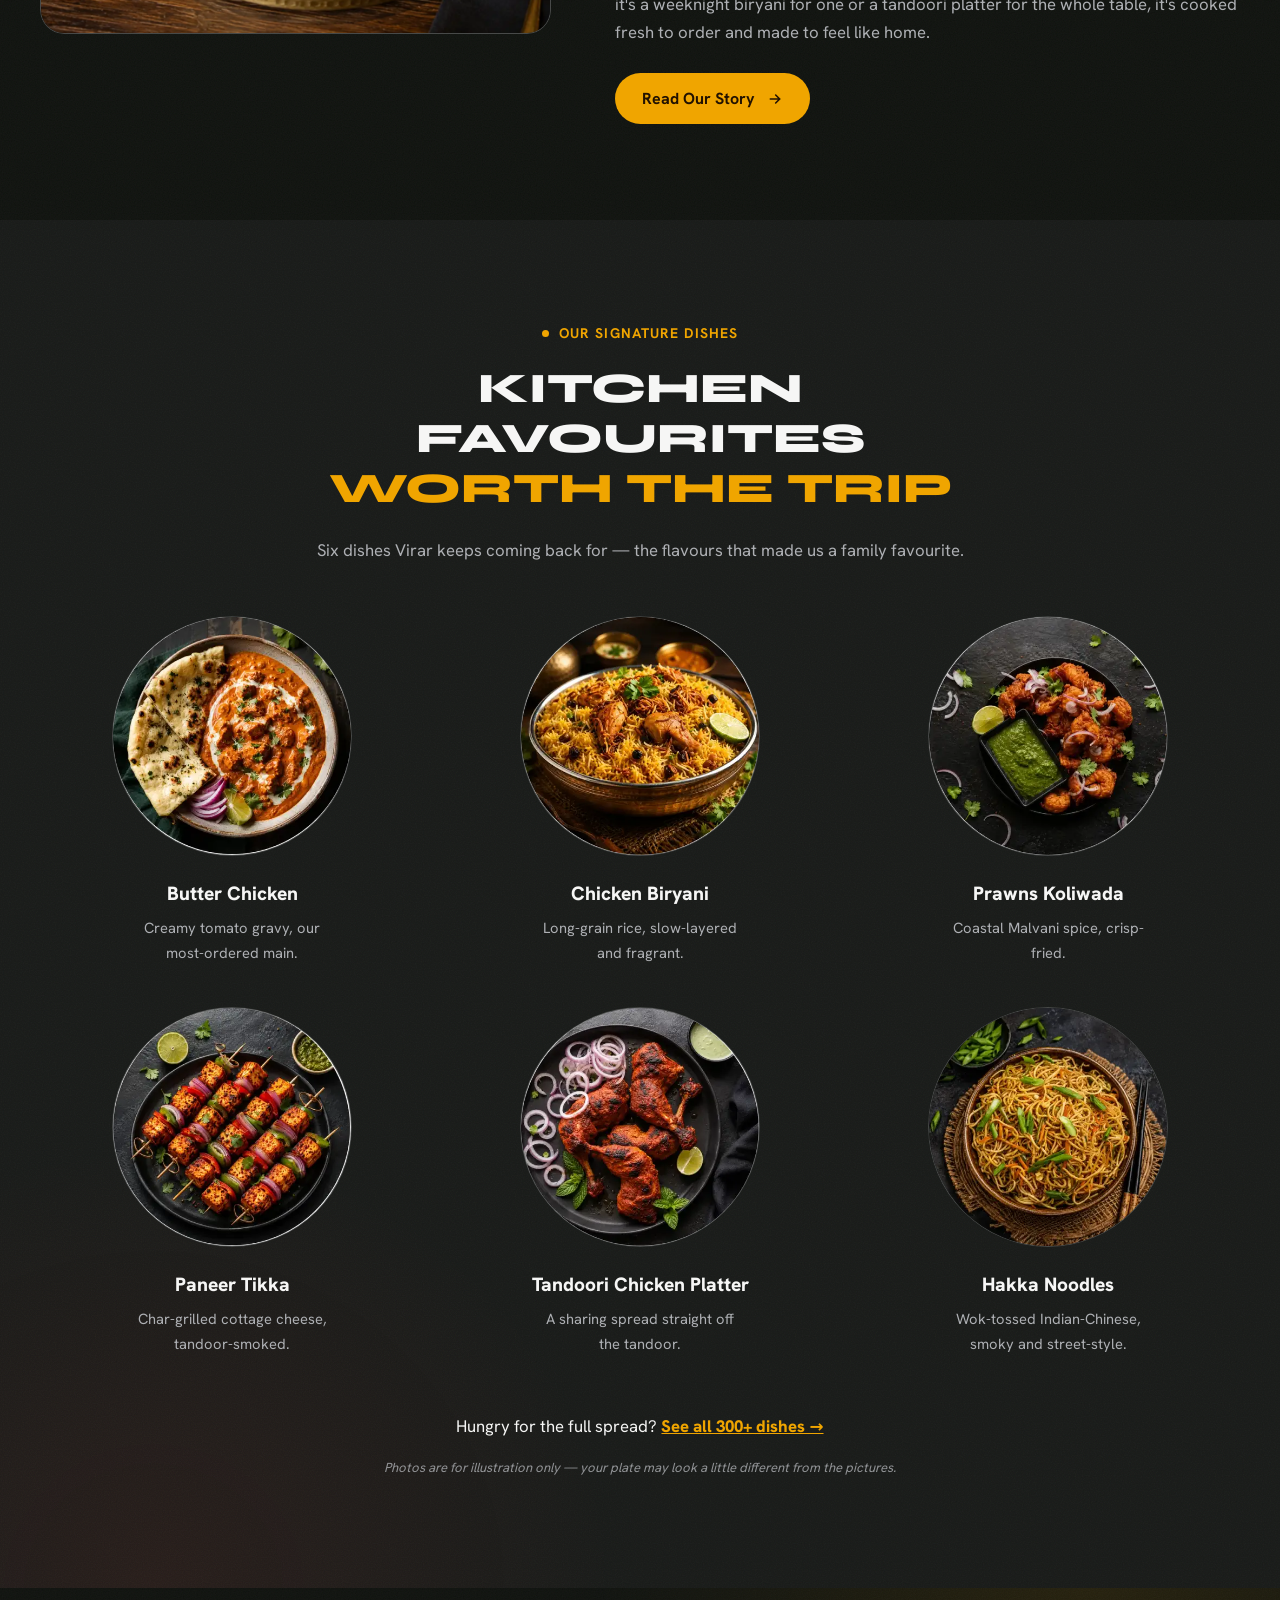
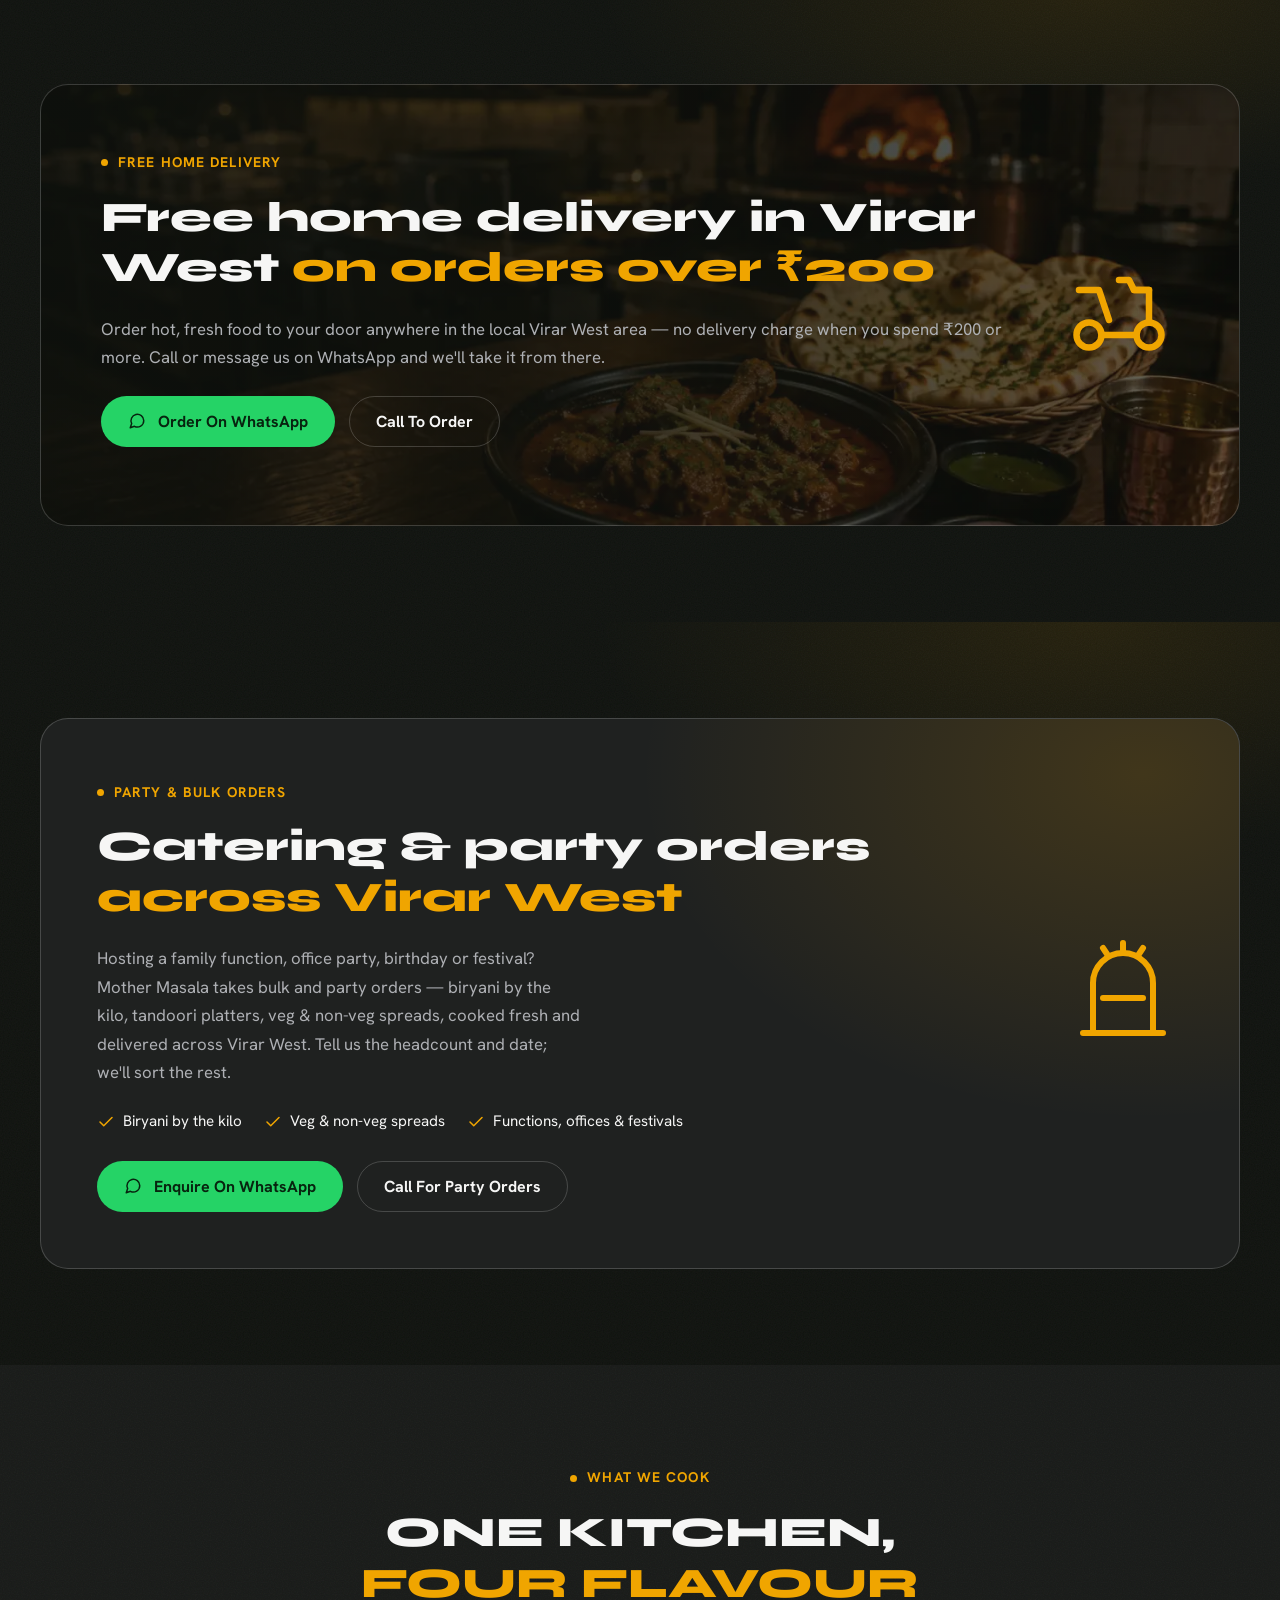
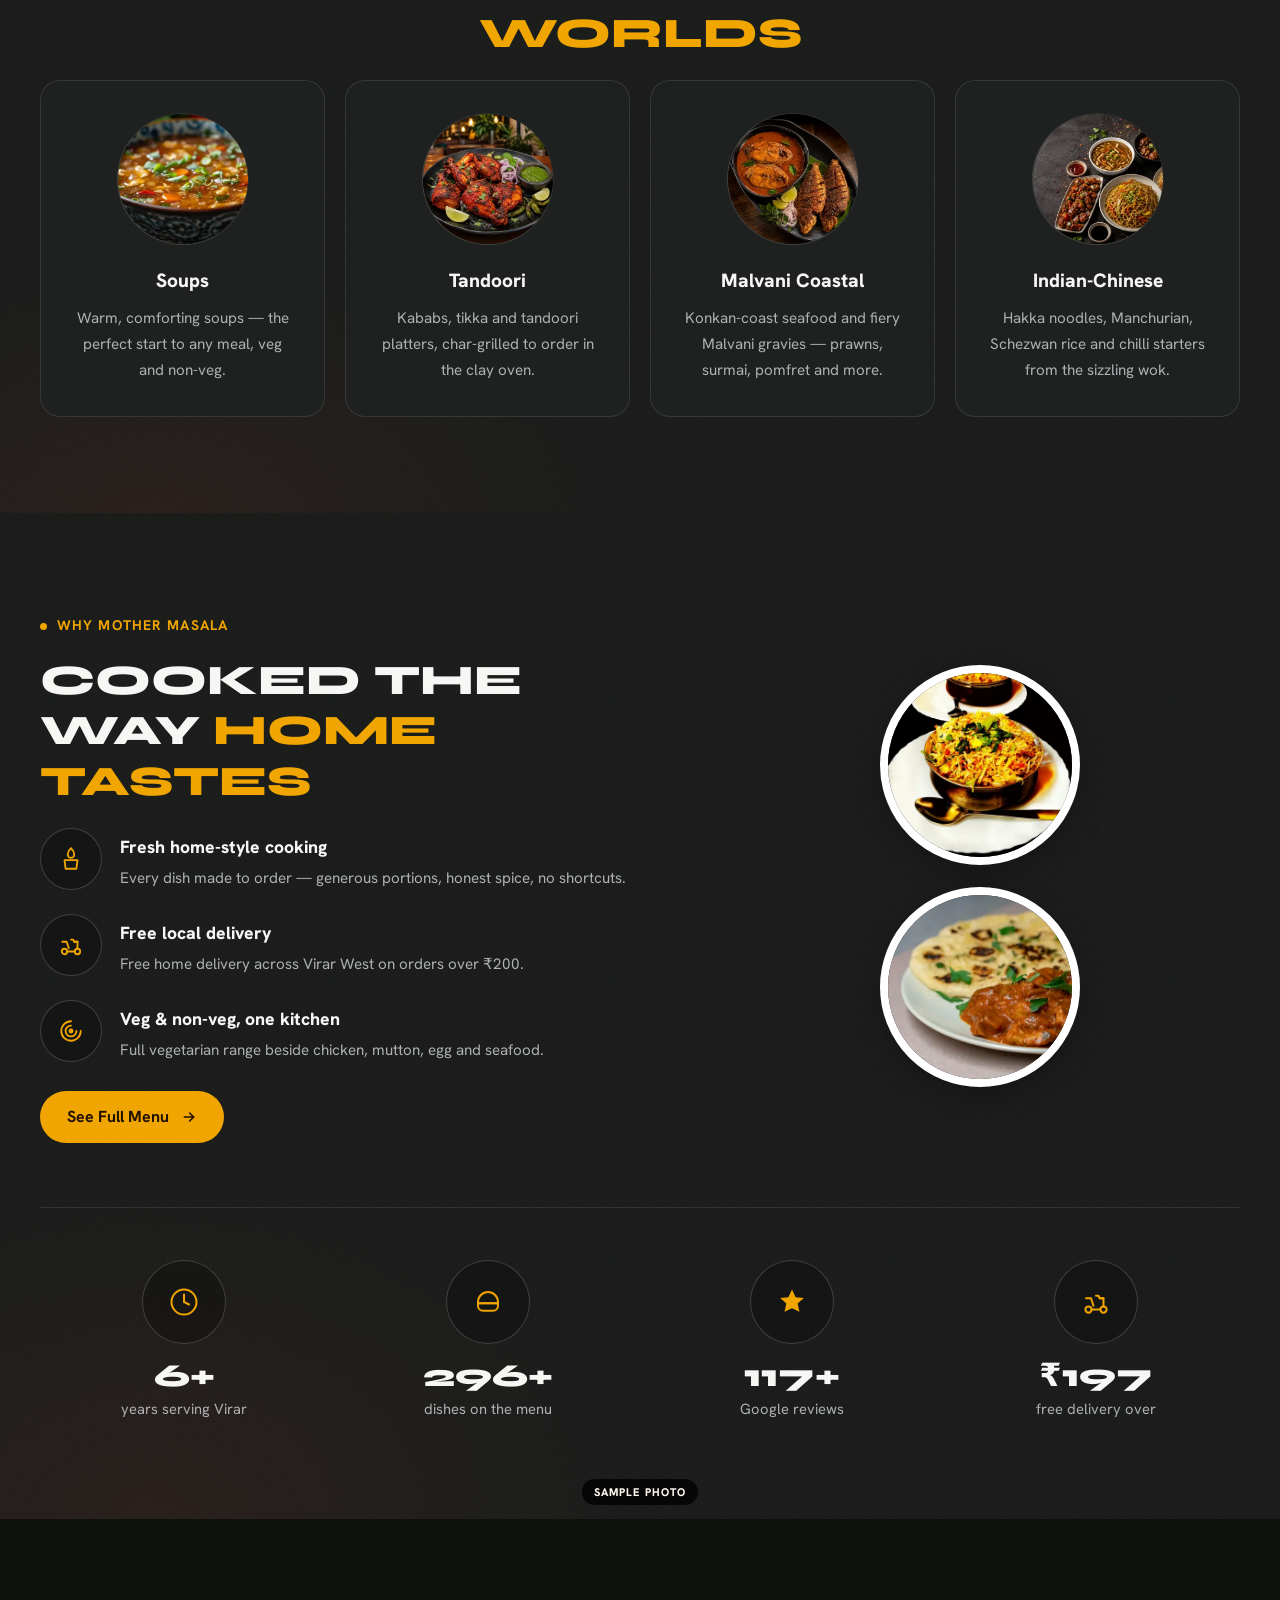
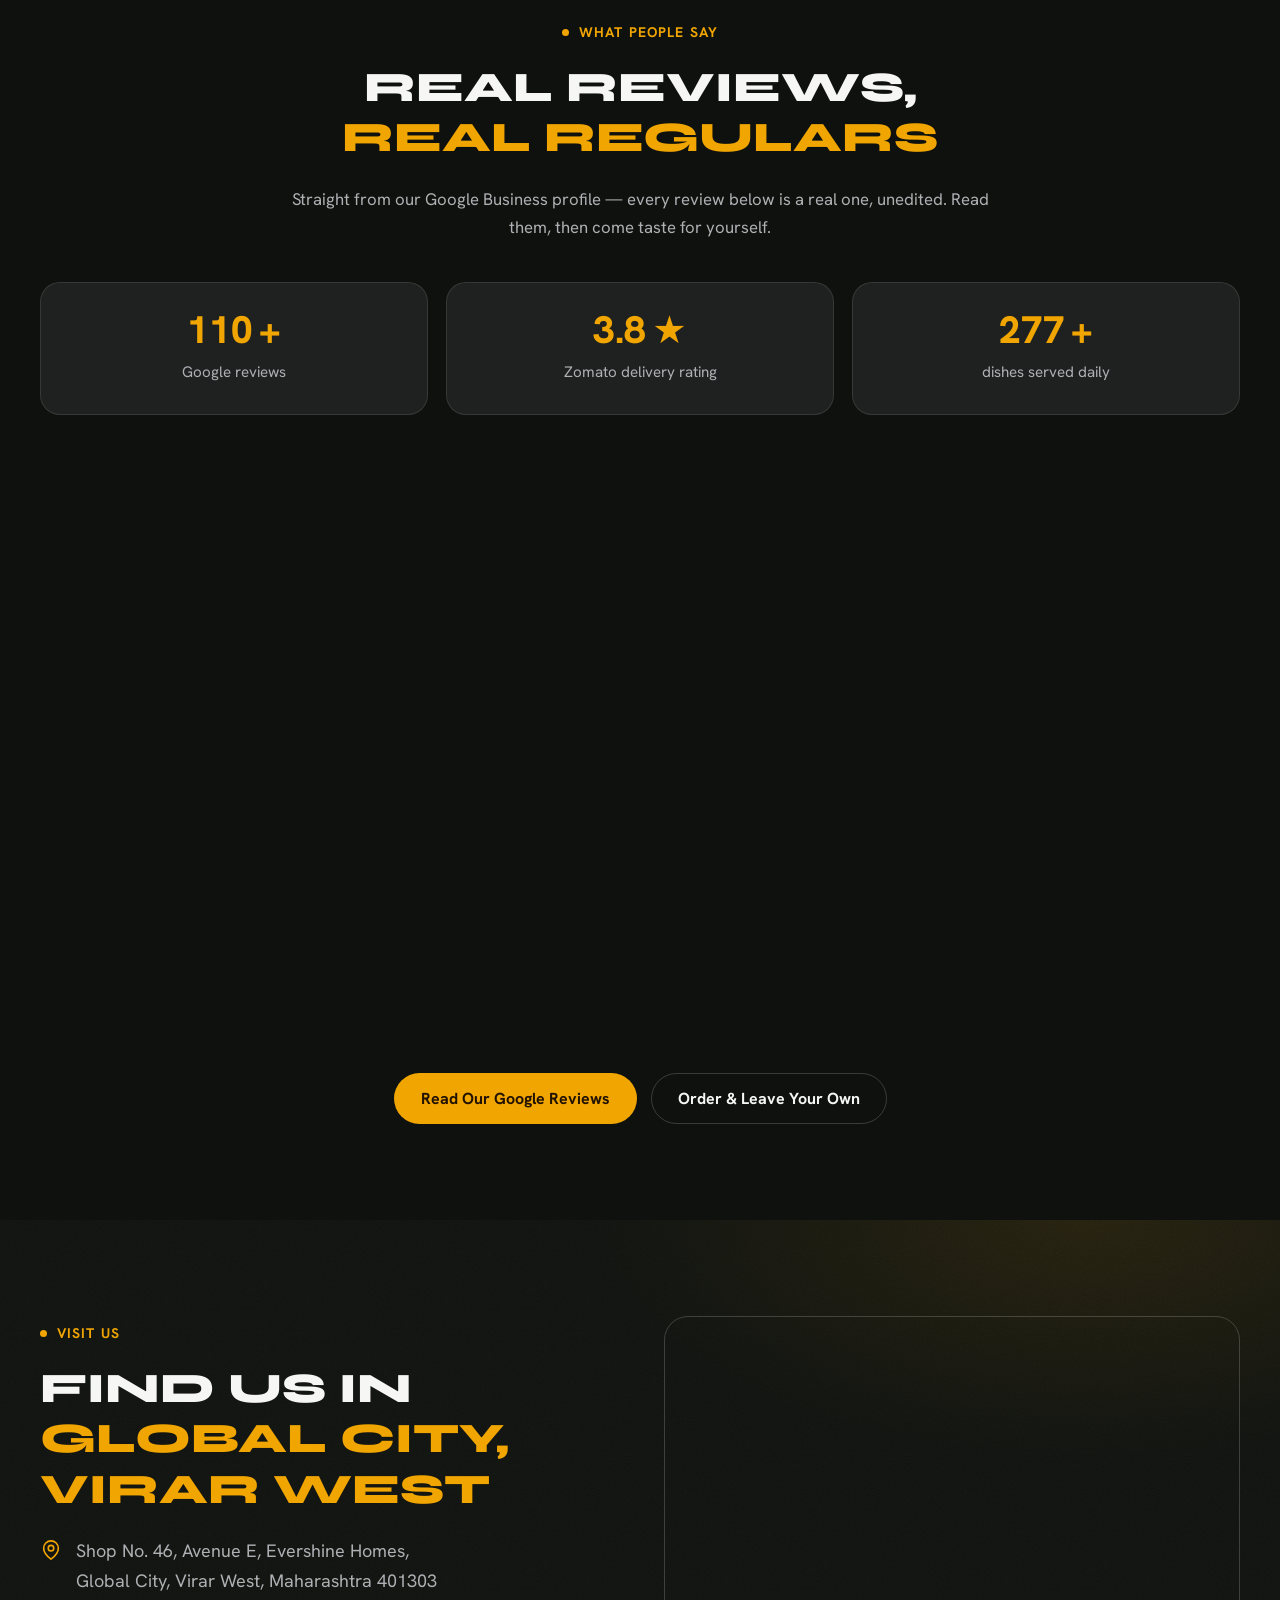
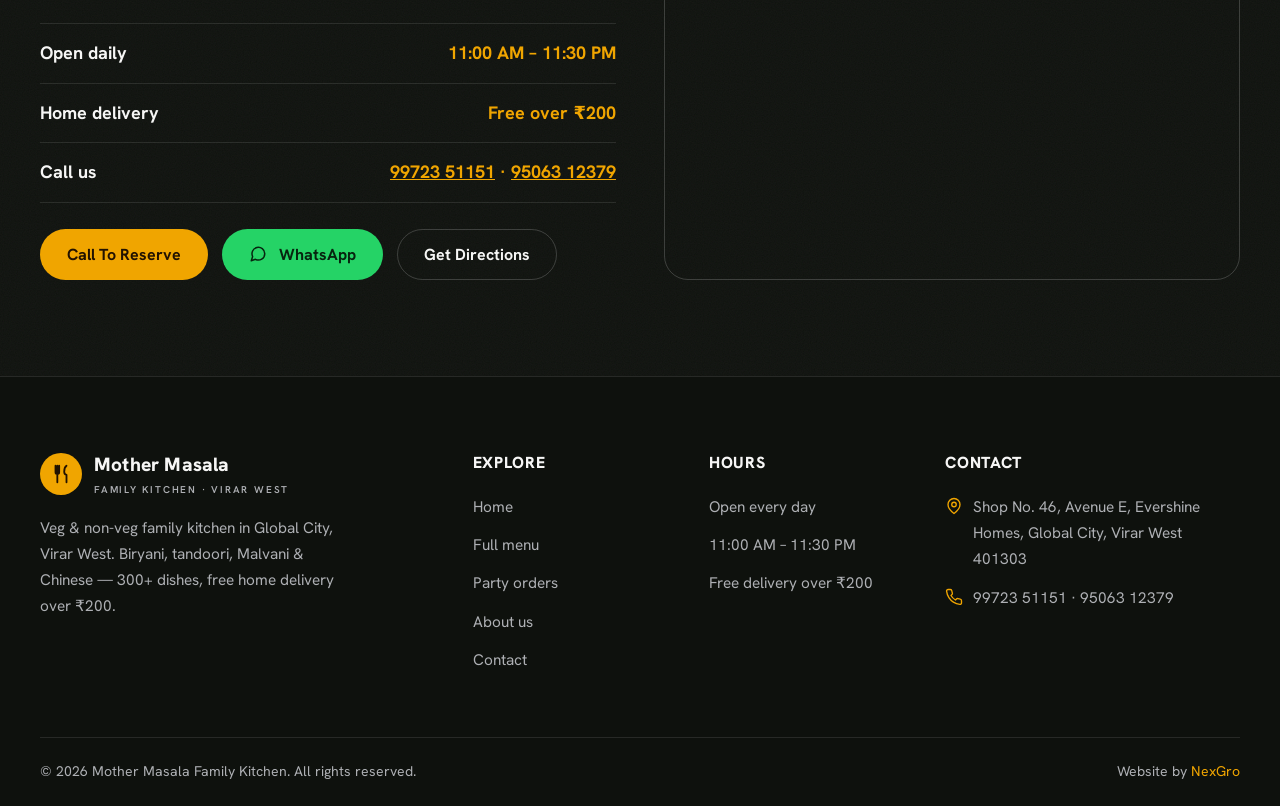
==== commit 189adda5: "Load Elfsight platform on first scroll instead of at page load async + data-elfsight-app-lazy only d" ====
--- a/index.html
+++ b/index.html
@@ -453,8 +453,41 @@
     })();
   </script>
 
-  <!-- Elfsight platform — loads the reviews widget above. Async so it never blocks
-       render; the widget's own data-elfsight-app-lazy defers the fetch until scroll. -->
-  <script src="https://elfsightcdn.com/platform.js" async></script>
+  <!-- Elfsight platform, kept off the initial page load.
+       data-elfsight-app-lazy defers the widget's data fetch but not platform.js
+       itself, which still parsed and executed on load and cost ~290ms of blocking
+       time (homepage Performance 93 -> 80). This injects it on the reader's first
+       scroll instead, so the cost lands after the page is interactive.
+
+       First scroll rather than "section in view": the widget needs ~3.5s from
+       injection to paint on a throttled phone, and the reviews block sits several
+       screens down. Waiting until it is nearly on screen left the reserved box
+       empty when the reader arrived. Any scroll is the earliest honest signal of
+       intent, and it still keeps the whole cost out of the load window.
+       .reviews-widget reserves the height either way, so a slow paint shows empty
+       space rather than shifting the page. -->
+  <script>
+    (function () {
+      var slot = document.querySelector('.reviews-widget');
+      if (!slot) return;
+      var done = false;
+      function load() {
+        if (done) return;
+        done = true;
+        window.removeEventListener('scroll', load);
+        window.removeEventListener('touchstart', load);
+        window.removeEventListener('pointerdown', load);
+        var s = document.createElement('script');
+        s.src = 'https://elfsightcdn.com/platform.js';
+        s.async = true;
+        document.body.appendChild(s);
+      }
+      window.addEventListener('scroll', load, { passive: true, once: true });
+      window.addEventListener('touchstart', load, { passive: true, once: true });
+      window.addEventListener('pointerdown', load, { passive: true, once: true });
+      // already on screen (short page or large viewport): nothing to wait for
+      if (slot.getBoundingClientRect().top < window.innerHeight + 200) load();
+    })();
+  </script>
 </body>
 </html>
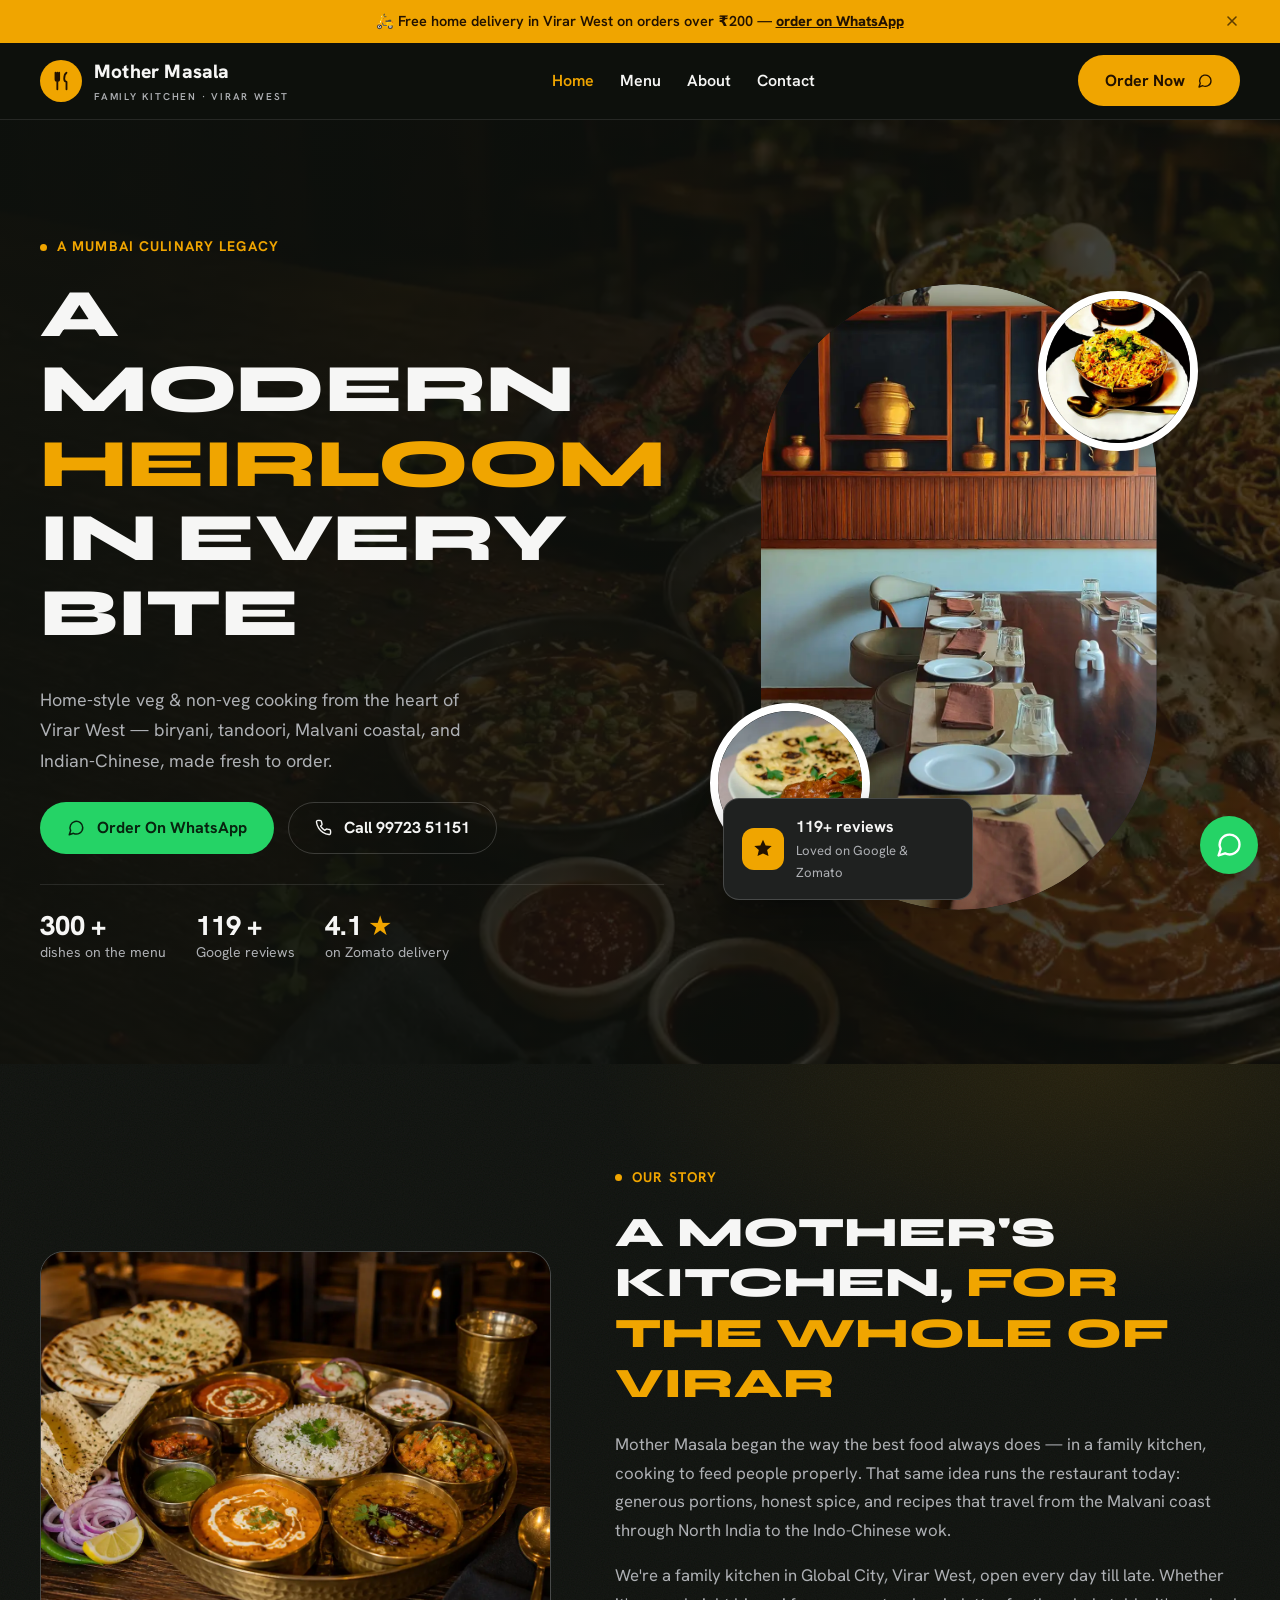
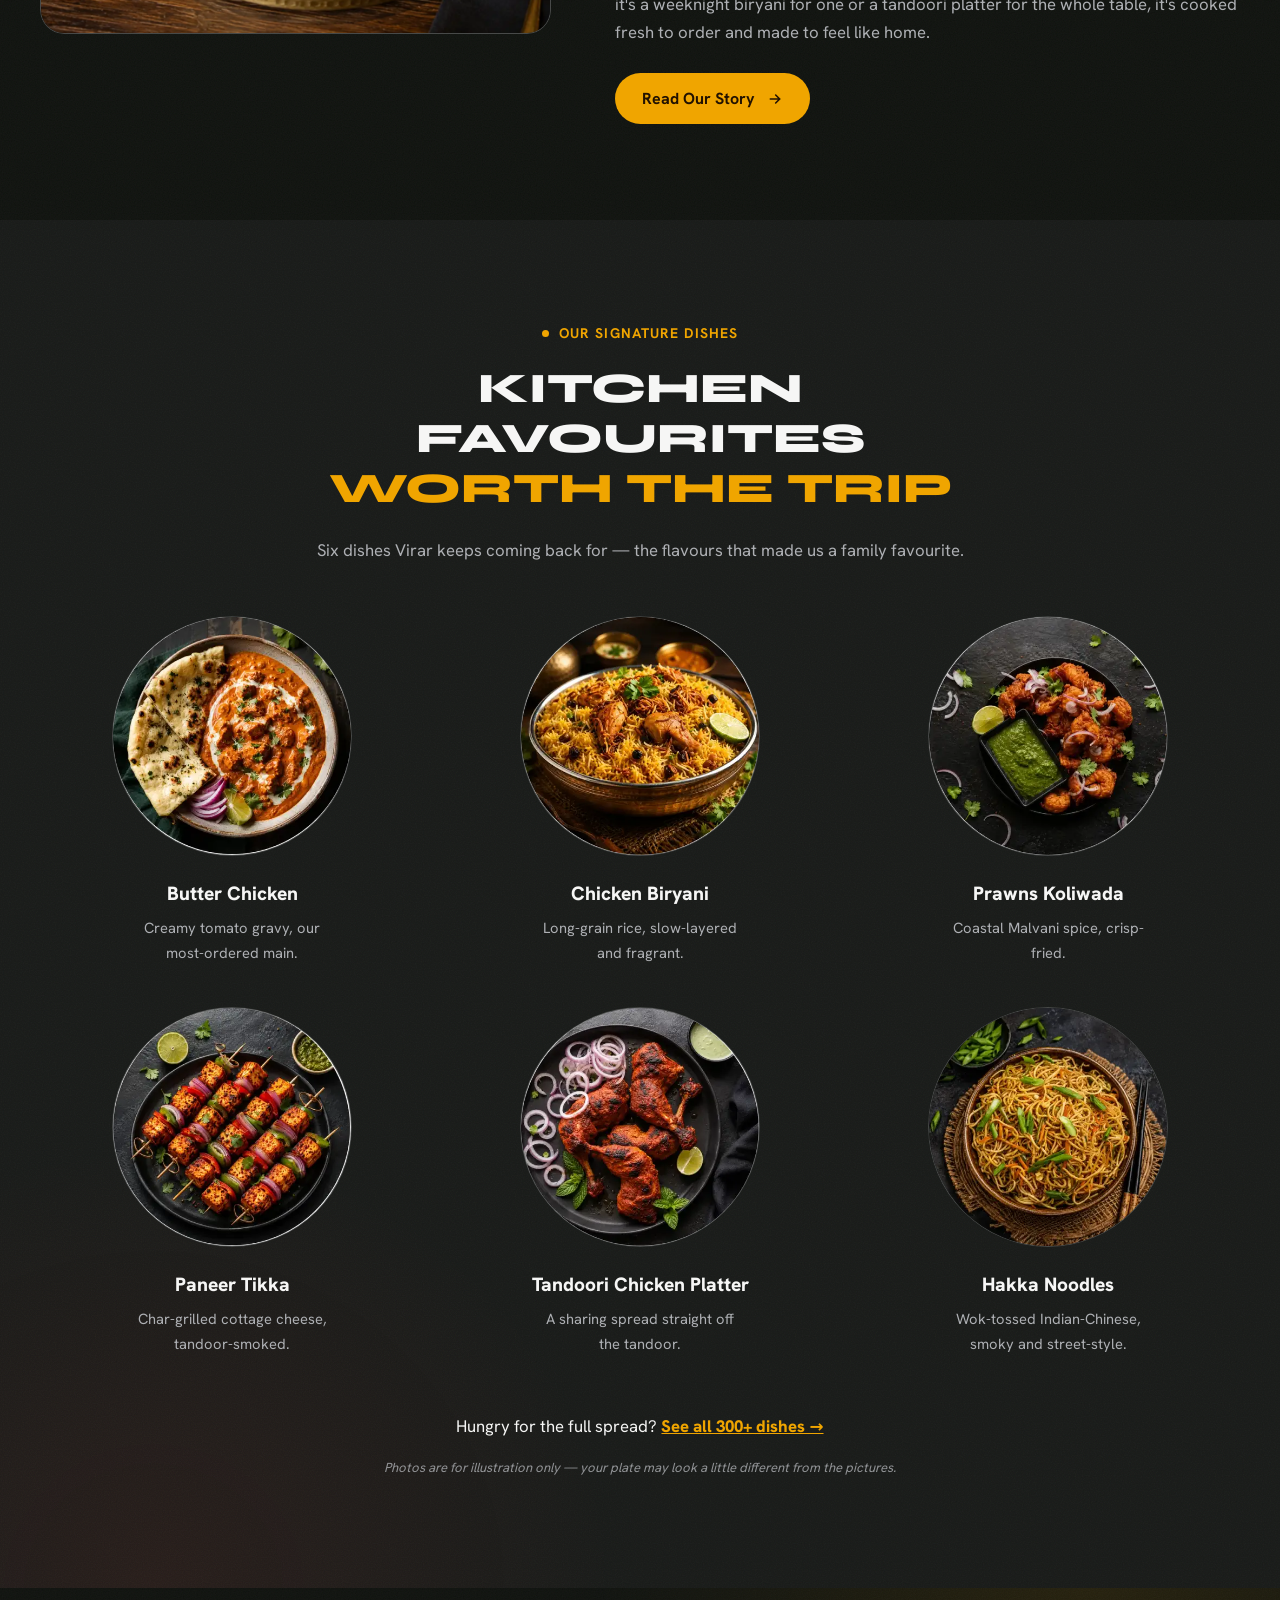
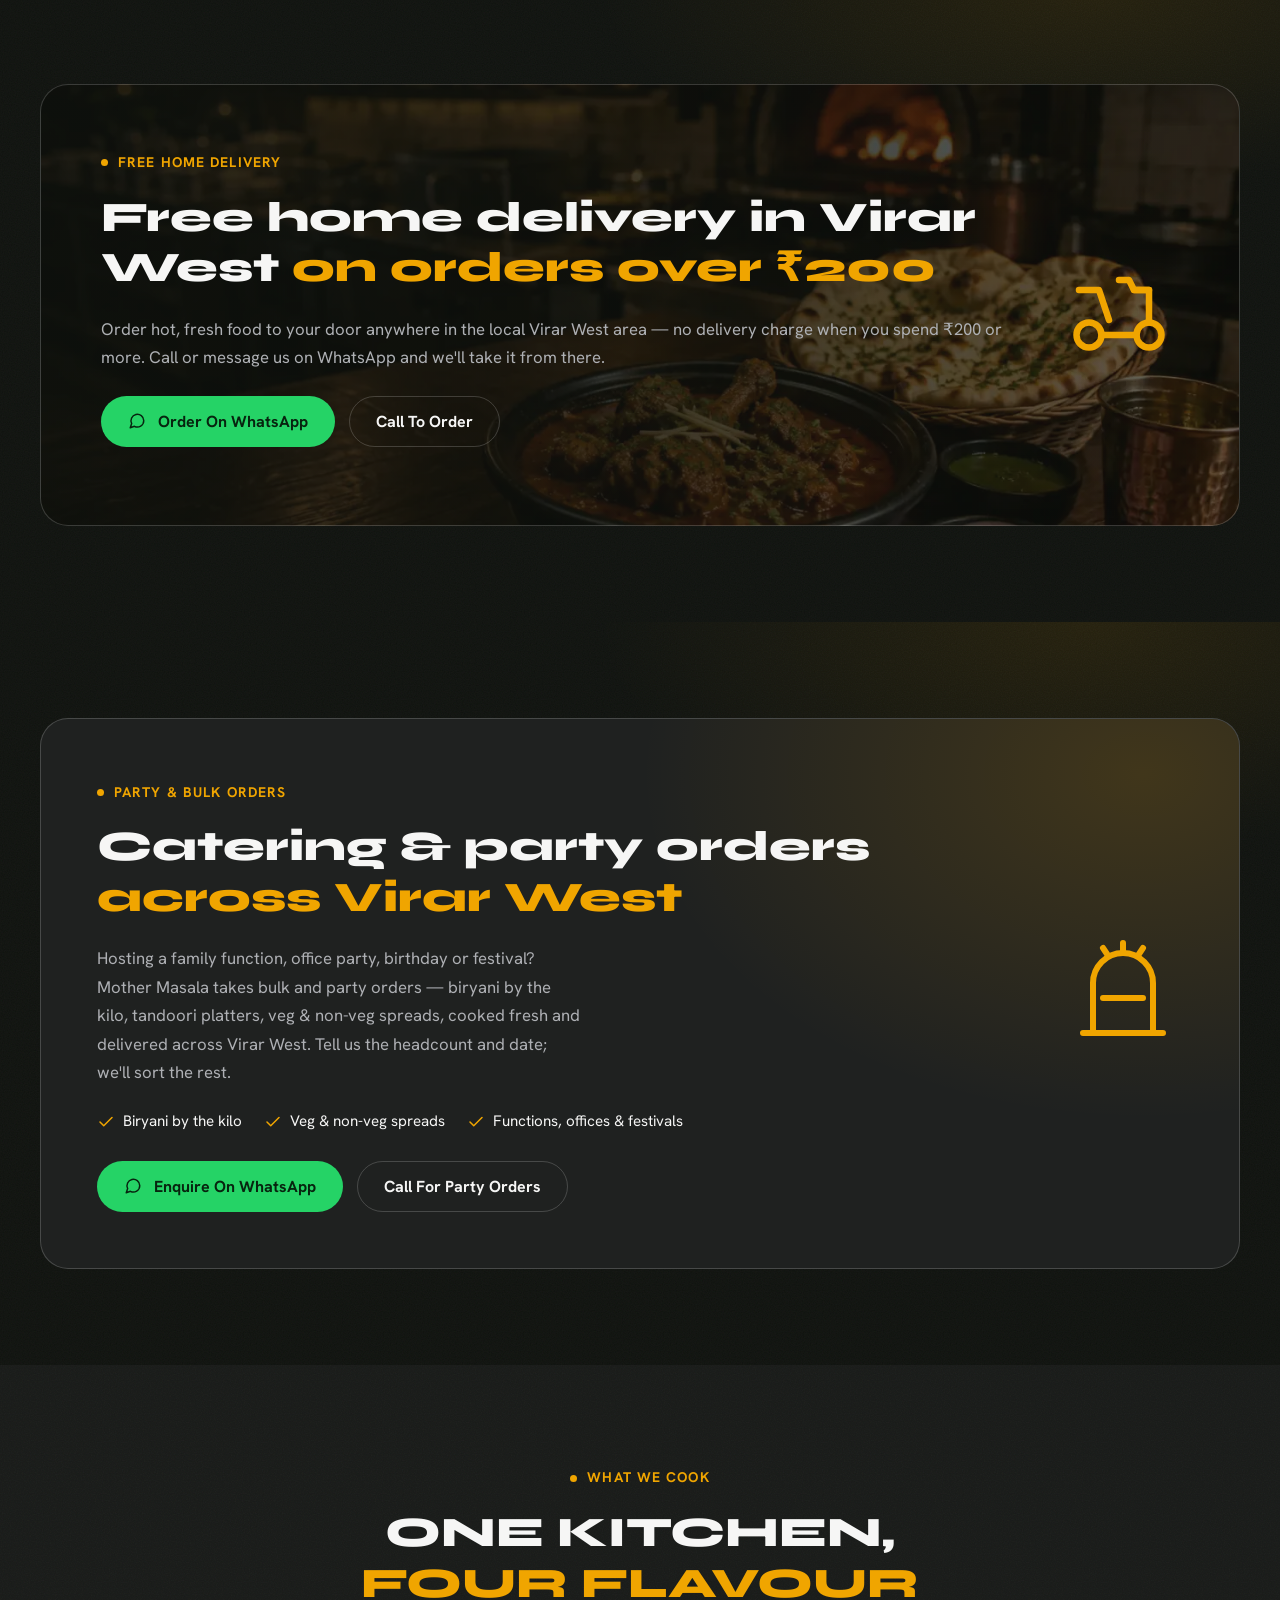
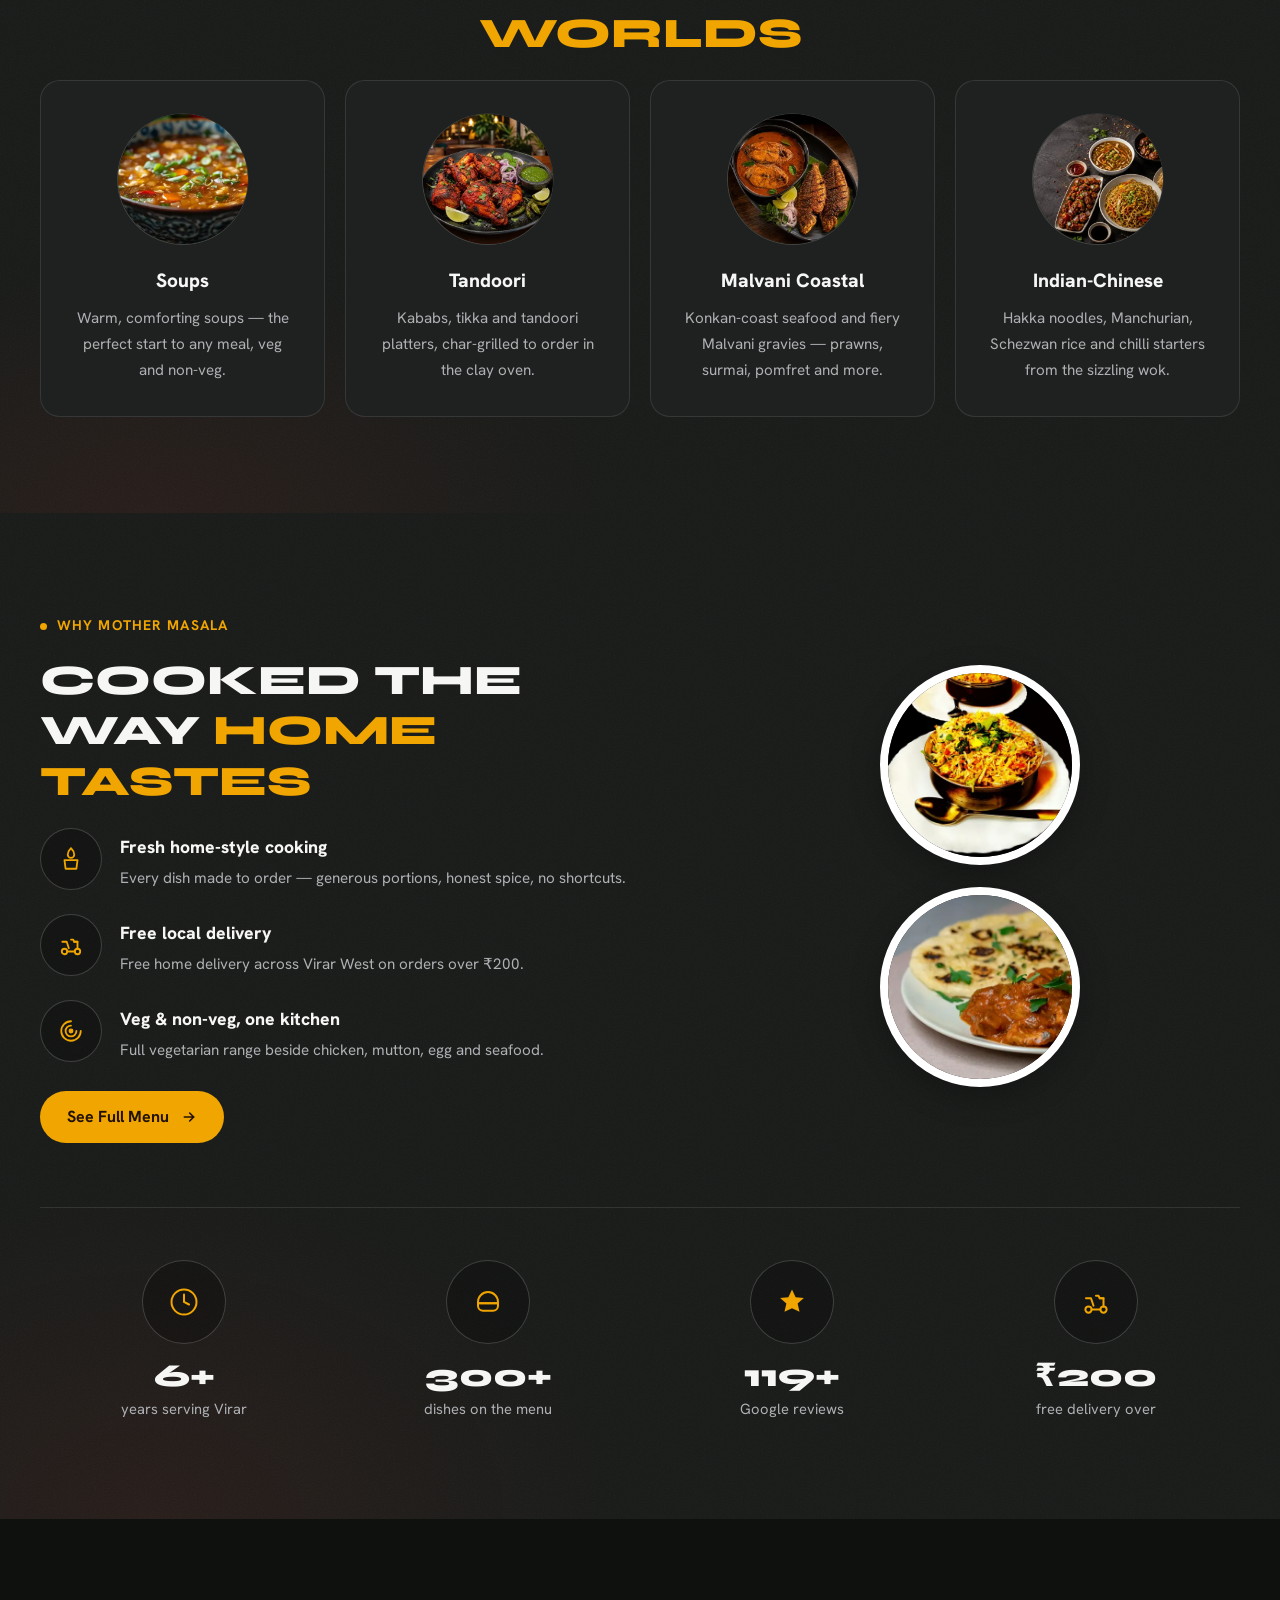
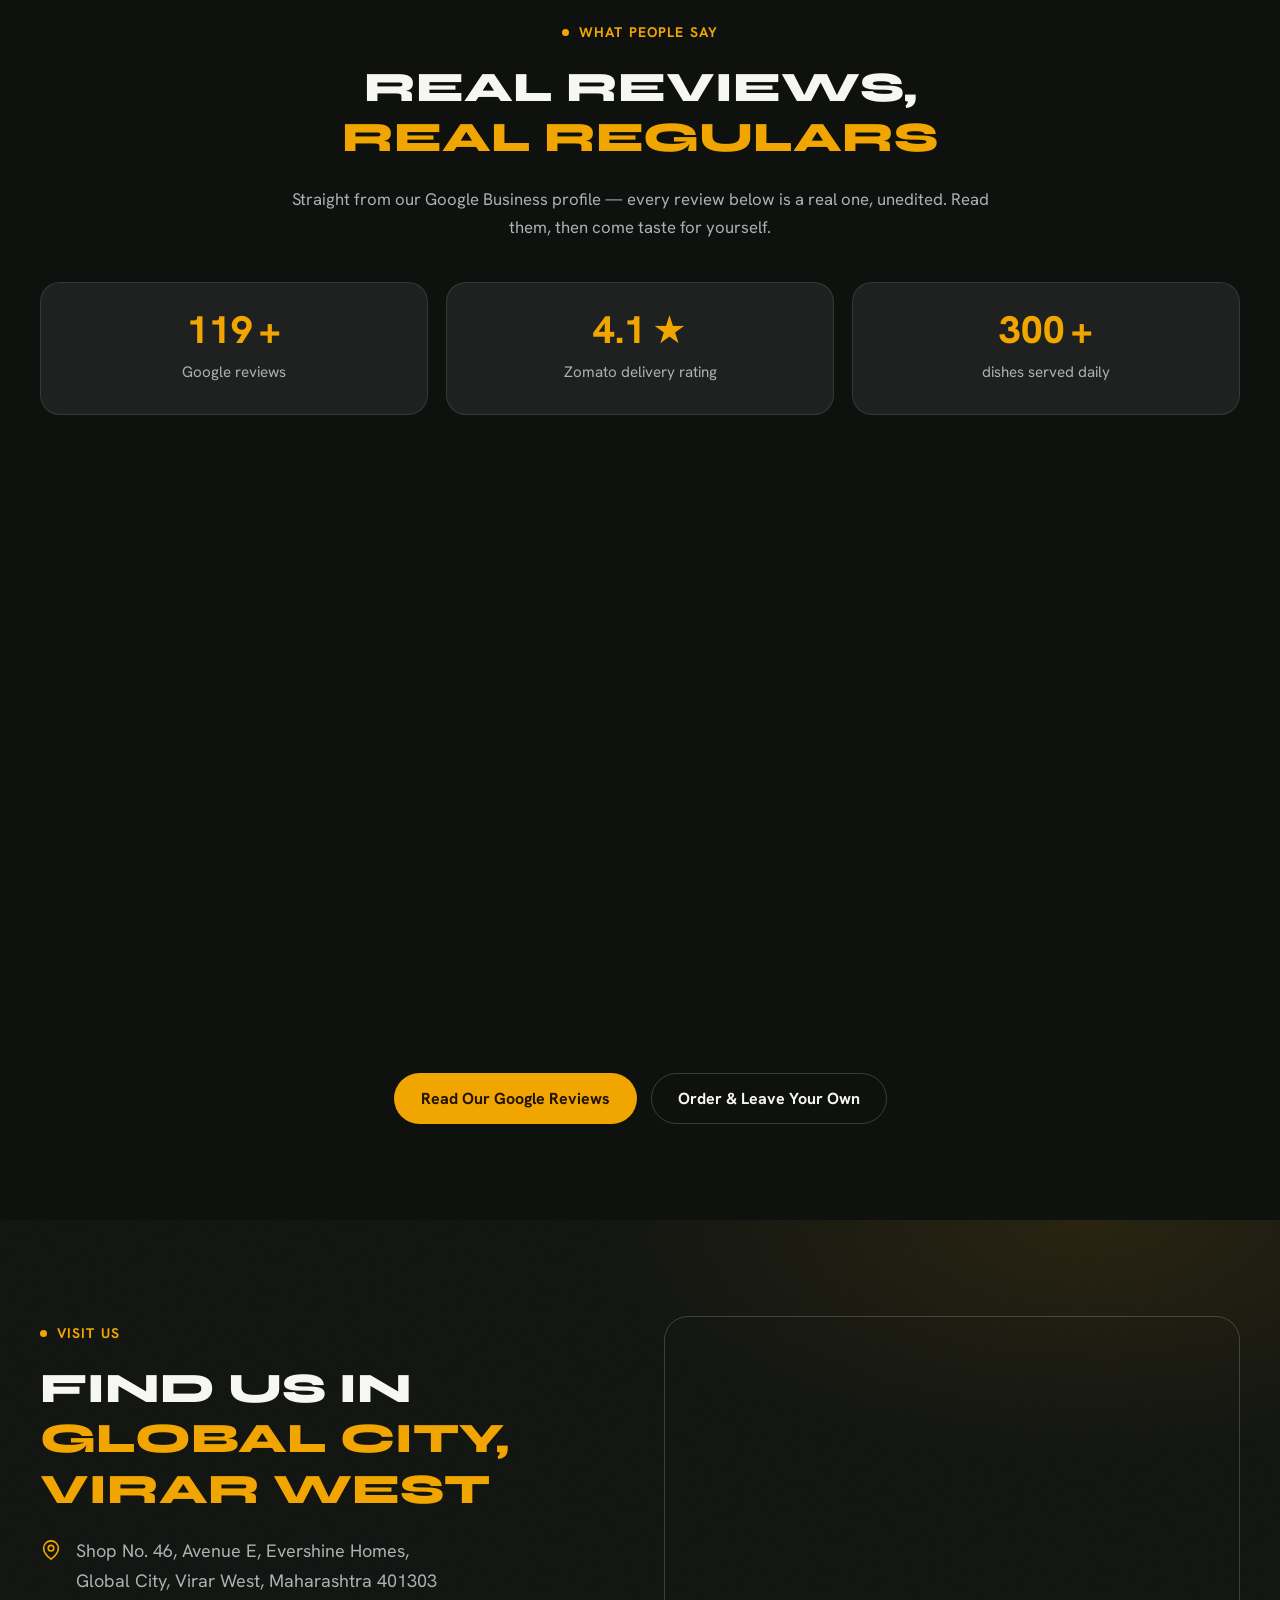
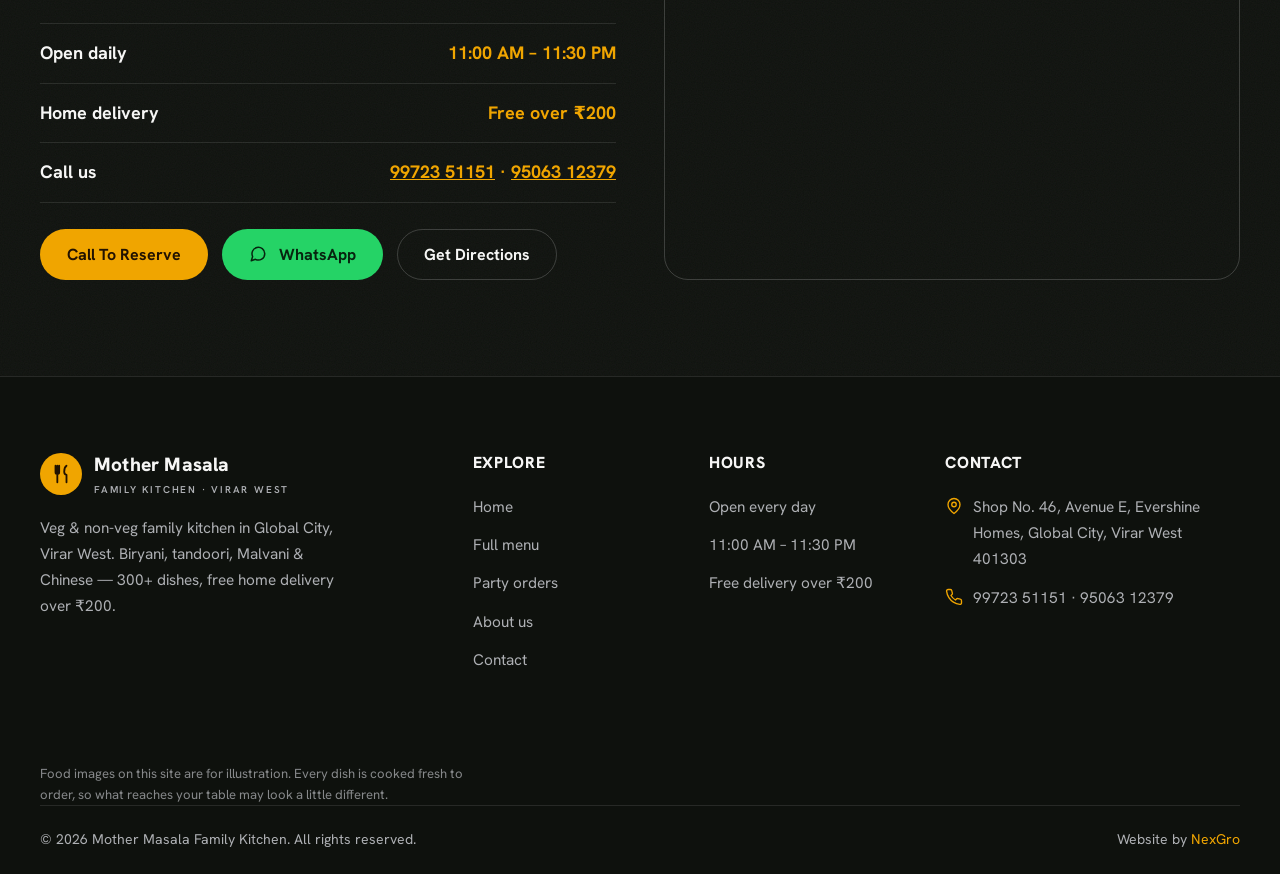
==== commit 197f2c01: "Replace per-image "Sample photo" badges with one footer disclaimer The badges were stamped on three " ====
--- a/index.html
+++ b/index.html
@@ -123,7 +123,7 @@
             </div>
           </div>
           <div class="hero-visual">
-            <figure class="hero-pill photo-slot" data-reveal>
+            <figure class="hero-pill" data-reveal>
               <img src="assets/img/interior-pill.webp" width="444" height="702" alt="Dining area at Mother Masala Family Kitchen, Virar West" fetchpriority="high">
             </figure>
             <figure class="hero-circle hc-1" data-fade><img src="assets/img/circle-biryani.webp" width="160" height="160" alt="" loading="lazy"></figure>
@@ -311,8 +311,8 @@
             </div>
           </div>
           <div class="whyus-visual" data-fade>
-            <figure class="hero-circle photo-slot"><img src="assets/img/circle-biryani.webp" width="200" height="200" loading="lazy" alt="Biryani served at Mother Masala Family Kitchen, Virar West"></figure>
-            <figure class="hero-circle photo-slot"><img src="assets/img/circle-curry.webp" width="200" height="200" loading="lazy" alt="Curry with roti at Mother Masala Family Kitchen, Virar West"></figure>
+            <figure class="hero-circle"><img src="assets/img/circle-biryani.webp" width="200" height="200" loading="lazy" alt="Biryani served at Mother Masala Family Kitchen, Virar West"></figure>
+            <figure class="hero-circle"><img src="assets/img/circle-curry.webp" width="200" height="200" loading="lazy" alt="Curry with roti at Mother Masala Family Kitchen, Virar West"></figure>
           </div>
         </div>
         <div class="stats-strip" data-fade-group="4">
@@ -422,6 +422,7 @@
           </ul>
         </div>
       </div>
+      <p class="footer-note">Food images on this site are for illustration. Every dish is cooked fresh to order, so what reaches your table may look a little different.</p>
       <div class="footer-bottom">
         <p>© 2026 Mother Masala Family Kitchen. All rights reserved.</p>
         <p>Website by <a href="#">NexGro</a></p>
--- a/assets/css/style.css
+++ b/assets/css/style.css
@@ -284,14 +284,8 @@
 .hc-1 { top: 4%; right: -2%; }
 .hc-2 { bottom: 10%; left: -4%; }
 
-/* sample-photo label (stock placeholders awaiting real photos) */
-.photo-slot { position: relative; }
-.photo-slot::after {
-  content: "Sample photo"; position: absolute; left: 50%; bottom: 14px; transform: translateX(-50%);
-  font-size: 11px; font-weight: 700; letter-spacing: .1em; text-transform: uppercase;
-  color: #fff7ee; background: rgba(0, 0, 0, 0.55); padding: 4px 12px; border-radius: 20px; white-space: nowrap; z-index: 2;
-}
-.hero-pill.photo-slot::after { bottom: auto; top: 18px; } /* keep clear of the review badge */
+/* Per-image "Sample photo" badges removed — replaced by the single standing
+   disclaimer in the footer (.footer-note), which covers every image on the site. */
 .review-badge {
   position: absolute; left: -6px; bottom: 30px; z-index: 2;
   background: var(--card); border: 1px solid var(--line-strong); border-radius: 16px;
@@ -430,6 +424,8 @@
 .footer-list li { margin-bottom: 12px; }
 .footer-contact li { display: flex; gap: 10px; margin-bottom: 12px; }
 .footer-contact svg { color: var(--accent); flex: none; margin-top: 3px; }
+/* standing image disclaimer — replaces the old per-image "Sample photo" badges */
+.footer-note { margin: 0; padding-top: 26px; font-size: .82rem; line-height: 1.6; color: var(--text); opacity: .75; max-width: 62ch; }
 .footer-bottom { border-top: 1px solid var(--line); padding: 22px 0; display: flex; flex-wrap: wrap; gap: 8px 24px; justify-content: space-between; font-size: .88rem; }
 .footer-bottom p { margin: 0; }
 .footer-bottom a { color: var(--accent); }
